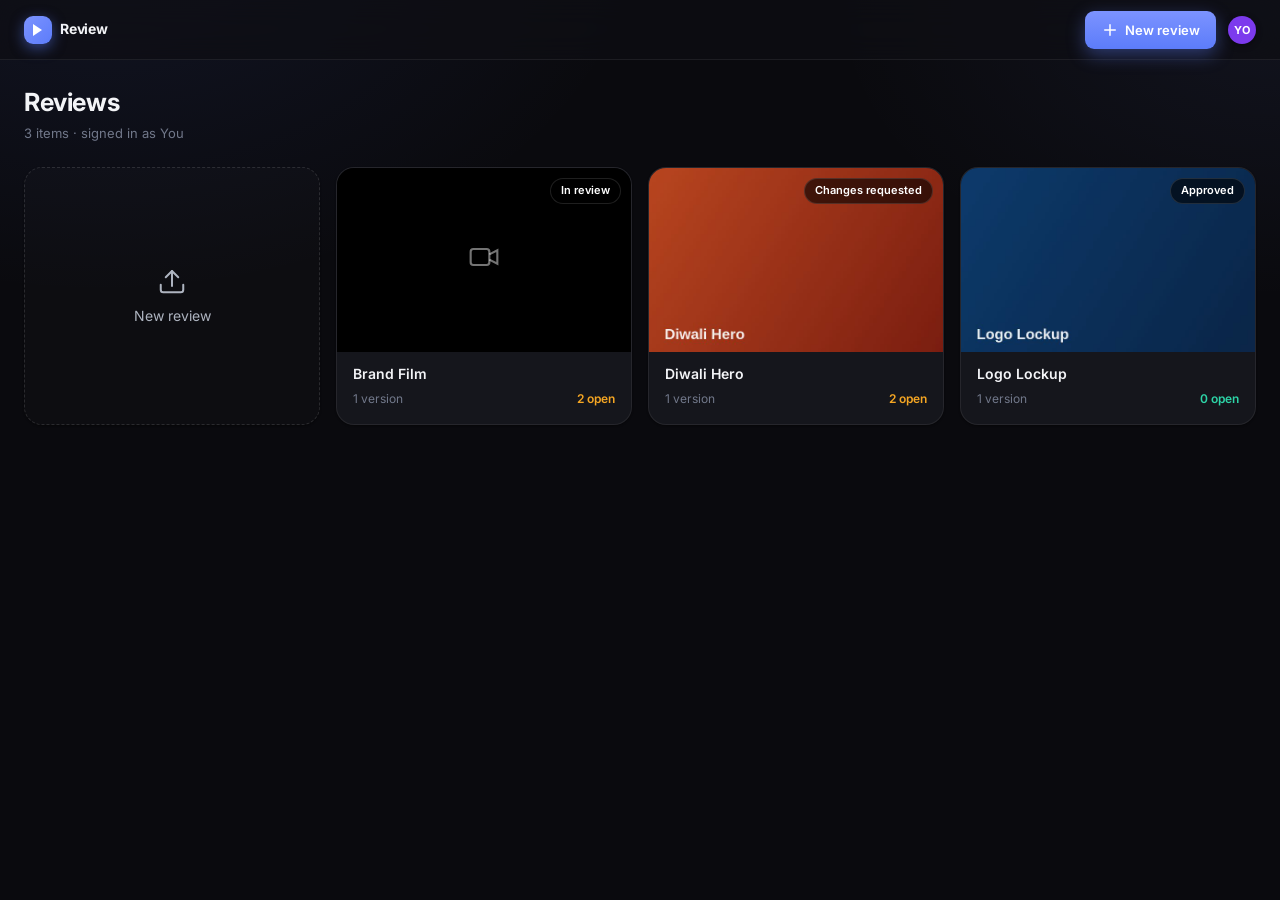
==== index.html @ 48eca4a6 "Add files via upload" ====
<!DOCTYPE html>
<html lang="en">
<head>
<meta charset="UTF-8" />
<meta name="viewport" content="width=device-width, initial-scale=1.0" />
<title>Review — collect feedback on every frame</title>
<link rel="preconnect" href="https://fonts.googleapis.com" />
<link rel="preconnect" href="https://fonts.gstatic.com" crossorigin />
<link href="https://fonts.googleapis.com/css2?family=Inter:wght@400;500;600;700&display=swap" rel="stylesheet" />
<link rel="stylesheet" href="app.css" />
</head>
<body>

<header class="topbar">
  <div class="tb-left">
    <button id="backBtn" class="icon-btn" hidden aria-label="Back"></button>
    <div class="brand"><span class="brand-mark" aria-hidden="true"></span><span class="brand-name">Review</span></div>
    <span id="crumb" class="crumb"></span>
  </div>
  <div class="tb-right">
    <div id="presence" class="presence" hidden></div>
    <div id="reviewActions" class="review-actions" hidden>
      <span id="statusBadge" class="status-badge"></span>
      <button id="shareBtn" class="btn btn-ghost"></button>
      <button id="requestBtn" class="btn btn-soft"></button>
      <button id="approveBtn" class="btn btn-primary"></button>
    </div>
    <button id="newBtn" class="btn btn-primary"></button>
    <div class="user-wrap">
      <button id="userBtn" class="avatar-btn" aria-haspopup="true"></button>
      <div id="userMenu" class="menu" hidden></div>
    </div>
  </div>
</header>

<!-- ============ Library ============ -->
<main id="libraryView" class="view">
  <div class="lib-head">
    <div><h1>Reviews</h1><p id="libSub" class="muted"></p></div>
  </div>
  <div id="libGrid" class="lib-grid"></div>
  <div id="libEmpty" class="empty" hidden></div>
</main>

<!-- ============ Review ============ -->
<main id="reviewView" class="view review" hidden>
  <div class="rv-grid">
    <section class="stage-col">
      <div class="version-bar">
        <div id="versionTabs" class="version-tabs"></div>
        <div class="vbar-right">
          <button id="compareBtn" class="chip-btn" hidden></button>
          <label class="chip-btn" id="addVersionLabel"><input id="addVersionInput" type="file" accept="image/*,video/*" hidden /><span></span></label>
        </div>
      </div>

      <div id="stageRow" class="stage-row">
        <div class="stage-cell">
          <div id="stage" class="stage"></div>
        </div>
        <div class="stage-cell" id="stage2Cell" hidden>
          <div id="stage2" class="stage"></div>
          <div class="stage2-label" id="stage2Label"></div>
        </div>
      </div>

      <div id="controls" class="controls" hidden>
        <button id="playBtn" class="ctl" aria-label="Play / pause"></button>
        <span id="timecode" class="timecode">00:00:00:00</span>
        <div id="timeline" class="timeline" role="slider" tabindex="0" aria-label="Timeline" aria-valuemin="0">
          <div id="timeProgress" class="time-progress"></div>
          <div id="markers" class="markers"></div>
          <div id="playhead" class="playhead"></div>
          <div id="timeHover" class="time-hover" hidden></div>
        </div>
        <button id="frameBack" class="ctl" aria-label="Previous frame" title="Previous frame (,)"></button>
        <button id="frameFwd" class="ctl" aria-label="Next frame" title="Next frame (.)"></button>
        <button id="speedBtn" class="ctl ctl-text" aria-label="Playback speed">1×</button>
        <button id="muteBtn" class="ctl" aria-label="Mute"></button>
        <input id="volume" class="volume" type="range" min="0" max="1" step="0.05" value="1" aria-label="Volume" />
        <button id="loopBtn" class="ctl" aria-label="Loop" title="Loop"></button>
        <button id="fsBtn" class="ctl" aria-label="Fullscreen"></button>
      </div>
    </section>

    <aside class="comments-col">
      <div class="comments-head">
        <div id="filters" class="filters" role="tablist"></div>
        <button id="exportBtn" class="icon-btn" aria-label="Export feedback" title="Export feedback"></button>
      </div>
      <div id="threadList" class="thread-list"></div>
      <div class="composer">
        <div class="composer-tools">
          <span id="pinChip" class="pin-chip" hidden></span>
          <button id="pinToggle" class="tool-btn" title="Pin a spot on the frame"></button>
          <button id="drawToggle" class="tool-btn" title="Draw on the frame"></button>
          <button id="rangeToggle" class="tool-btn" title="Mark an in → out range"></button>
        </div>
        <div class="composer-box">
          <textarea id="commentInput" rows="2" placeholder="Leave a comment… @ to mention"></textarea>
          <div id="mentionMenu" class="mention-menu" hidden></div>
        </div>
        <div class="composer-foot">
          <span class="hint">⌘/Ctrl + Enter</span>
          <button id="postBtn" class="btn btn-primary btn-sm" disabled>Comment</button>
        </div>
      </div>
    </aside>
  </div>
</main>

<div id="modalRoot" class="modal-root" hidden>
  <div class="modal-scrim" data-close></div>
  <div id="modalCard" class="modal-card" role="dialog" aria-modal="true"></div>
</div>
<div id="toastHost" class="toast-host" aria-live="polite"></div>

<script src="app.js"></script>
</body>
</html>
---- app.css ----
/* ============================================================
   Review — premium dark theme (Frame.io-inspired)
   ============================================================ */
:root{
  --bg:#0A0A0E;
  --bg-2:#0F0F14;
  --panel:#15161C;
  --panel-2:#1B1C24;
  --panel-3:#23252F;
  --line:rgba(255,255,255,.07);
  --line-2:rgba(255,255,255,.12);
  --ink:#F3F4F7;
  --ink-2:#AEB4C0;
  --muted:#71788A;
  --accent:#5C7CFA;
  --accent-2:#7C93FF;
  --accent-ink:#0A0E1F;
  --accent-soft:rgba(92,124,250,.16);
  --ok:#2DD4A7; --ok-soft:rgba(45,212,167,.14);
  --warn:#F5A623; --warn-soft:rgba(245,166,35,.14);
  --danger:#FF5C5C; --danger-soft:rgba(255,92,92,.14);
  --stage:#000;

  --r-sm:9px; --r:13px; --r-lg:18px; --r-pill:999px;
  --s1:4px; --s2:8px; --s3:12px; --s4:16px; --s5:24px; --s6:32px;
  --shadow-sm:0 1px 2px rgba(0,0,0,.4);
  --shadow:0 8px 28px rgba(0,0,0,.45);
  --shadow-lg:0 24px 70px rgba(0,0,0,.6);
  --glow:0 0 0 1px rgba(92,124,250,.4),0 8px 24px rgba(92,124,250,.35);
  --font:'Inter',-apple-system,BlinkMacSystemFont,'Segoe UI',Roboto,sans-serif;
  --ease:cubic-bezier(.4,0,.2,1);
}
*{box-sizing:border-box;}
[hidden]{display:none !important;}
html,body{height:100%;}
body{margin:0;font-family:var(--font);font-size:14px;line-height:1.45;color:var(--ink);-webkit-font-smoothing:antialiased;
  background:
    radial-gradient(1000px 700px at 8% -10%, rgba(92,124,250,.10), transparent 55%),
    radial-gradient(900px 600px at 100% 0%, rgba(124,147,255,.07), transparent 50%),
    var(--bg);
  background-attachment:fixed;}
h1{font-size:25px;font-weight:700;letter-spacing:-.4px;margin:0;}
p{margin:0;} .muted{color:var(--muted);font-size:13px;}
button{font-family:inherit;}
:focus-visible{outline:2px solid var(--accent);outline-offset:2px;border-radius:6px;}
::selection{background:rgba(92,124,250,.32);}
::-webkit-scrollbar{width:10px;height:10px;} ::-webkit-scrollbar-thumb{background:var(--panel-3);border-radius:8px;border:2px solid transparent;background-clip:content-box;} ::-webkit-scrollbar-track{background:transparent;}

@keyframes fadeUp{from{opacity:0;transform:translateY(12px);}to{opacity:1;transform:none;}}
@keyframes pop{from{opacity:0;transform:scale(.92);}to{opacity:1;transform:none;}}
@keyframes pinDrop{0%{opacity:0;transform:translate(-50%,-130%) scale(.6);}60%{transform:translate(-50%,-95%) scale(1.08);}100%{opacity:1;transform:translate(-50%,-100%) scale(1);}}
@keyframes pulse{0%,100%{box-shadow:0 0 0 0 rgba(92,124,250,.5);}50%{box-shadow:0 0 0 10px rgba(92,124,250,0);}}
@keyframes shimmer{from{background-position:-400px 0;}to{background-position:400px 0;}}

/* buttons */
.btn{display:inline-flex;align-items:center;justify-content:center;gap:6px;height:38px;padding:0 16px;border-radius:var(--r-sm);
  border:1px solid var(--line);font-size:13px;font-weight:600;cursor:pointer;transition:.16s var(--ease);white-space:nowrap;
  background:var(--panel-2);color:var(--ink);}
.btn:hover{transform:translateY(-1px);border-color:var(--line-2);}
.btn:active{transform:translateY(0);}
.btn-sm{height:32px;padding:0 12px;}
.btn-primary{background:linear-gradient(180deg,var(--accent-2),var(--accent));color:#fff;border:none;box-shadow:0 6px 18px rgba(92,124,250,.4);}
.btn-primary:hover{box-shadow:0 10px 26px rgba(92,124,250,.55);filter:brightness(1.05);}
.btn-primary:disabled{opacity:.45;cursor:not-allowed;box-shadow:none;transform:none;}
.btn-ghost{background:rgba(255,255,255,.03);color:var(--ink-2);}
.btn-ghost:hover{background:rgba(255,255,255,.07);color:var(--ink);}
.btn-soft{background:var(--panel-2);color:var(--ink-2);}
.btn-soft:hover{background:var(--panel-3);color:var(--ink);}
.btn svg,.icon-btn svg,.ctl svg{width:18px;height:18px;display:block;}

.icon-btn{display:inline-flex;align-items:center;justify-content:center;width:38px;height:38px;border-radius:var(--r-sm);
  background:transparent;border:1px solid transparent;color:var(--ink-2);cursor:pointer;transition:.16s var(--ease);}
.icon-btn:hover{background:rgba(255,255,255,.06);color:var(--ink);}
.icon-btn:active{transform:scale(.93);}

.avatar{width:28px;height:28px;border-radius:50%;display:inline-flex;align-items:center;justify-content:center;font-size:11px;font-weight:700;color:#fff;flex:none;box-shadow:0 2px 6px rgba(0,0,0,.4);}
.avatar-sm{width:22px;height:22px;font-size:10px;}
.avatar-btn{padding:0;border:none;background:none;cursor:pointer;border-radius:50%;transition:.16s;}
.avatar-btn:hover{transform:scale(1.06);}

/* topbar */
.topbar{display:flex;align-items:center;justify-content:space-between;height:60px;padding:0 var(--s5);
  background:rgba(15,15,20,.72);backdrop-filter:blur(14px);border-bottom:1px solid var(--line);position:sticky;top:0;z-index:30;}
.tb-left,.tb-right{display:flex;align-items:center;gap:var(--s3);}
.brand{display:flex;align-items:center;gap:var(--s2);font-weight:700;letter-spacing:-.2px;}
.brand-mark{width:28px;height:28px;border-radius:9px;background:linear-gradient(135deg,var(--accent-2),var(--accent));position:relative;box-shadow:0 4px 14px rgba(92,124,250,.5);}
.brand-mark::after{content:"";position:absolute;left:9px;top:8px;width:0;height:0;border-left:9px solid #fff;border-top:6px solid transparent;border-bottom:6px solid transparent;}
.crumb{color:var(--ink-2);font-size:14px;font-weight:500;padding-left:var(--s3);border-left:1px solid var(--line);}
.review-actions{display:flex;align-items:center;gap:var(--s2);}
.presence{display:flex;align-items:center;}
.presence .avatar{margin-left:-7px;box-shadow:0 0 0 2px var(--bg-2);}
.presence .avatar:first-child{margin-left:0;}

.status-badge{display:inline-flex;align-items:center;gap:6px;height:30px;padding:0 13px;border-radius:var(--r-pill);font-size:12px;font-weight:600;border:1px solid transparent;}
.status-badge .dot{width:7px;height:7px;border-radius:50%;box-shadow:0 0 8px currentColor;}
.st-review{background:var(--accent-soft);color:var(--accent-2);border-color:rgba(92,124,250,.3);}
.st-changes{background:var(--warn-soft);color:var(--warn);border-color:rgba(245,166,35,.3);}
.st-approved{background:var(--ok-soft);color:var(--ok);border-color:rgba(45,212,167,.3);}

.user-wrap{position:relative;}
.menu{position:absolute;right:0;top:calc(100% + 8px);background:var(--panel);border:1px solid var(--line-2);border-radius:var(--r);box-shadow:var(--shadow-lg);width:230px;overflow:hidden;z-index:40;animation:pop .15s var(--ease);}
.menu-head{padding:10px 14px;font-size:11px;text-transform:uppercase;letter-spacing:.5px;color:var(--muted);border-bottom:1px solid var(--line);}
.menu-row{display:flex;align-items:center;gap:8px;padding:9px 14px;cursor:pointer;font-size:13px;transition:.12s;}
.menu-row:hover{background:var(--panel-2);}
.menu-row.active{color:var(--accent-2);font-weight:600;}

/* views */
.view{max-width:1340px;margin:0 auto;padding:var(--s5);}
.lib-head{margin-bottom:var(--s5);animation:fadeUp .35s var(--ease) both;}
.lib-head .muted{margin-top:4px;}

/* library */
.lib-grid{display:grid;grid-template-columns:repeat(auto-fill,minmax(272px,1fr));gap:var(--s4);}
.lib-card{background:var(--panel);border:1px solid var(--line);border-radius:var(--r-lg);overflow:hidden;cursor:pointer;
  transition:transform .18s var(--ease),box-shadow .18s var(--ease),border-color .18s;box-shadow:var(--shadow-sm);animation:fadeUp .4s var(--ease) both;}
.lib-card:hover{transform:translateY(-4px);box-shadow:var(--shadow);border-color:var(--line-2);}
.lib-card:nth-child(1){animation-delay:.02s}.lib-card:nth-child(2){animation-delay:.06s}.lib-card:nth-child(3){animation-delay:.10s}.lib-card:nth-child(4){animation-delay:.14s}.lib-card:nth-child(5){animation-delay:.18s}.lib-card:nth-child(6){animation-delay:.22s}.lib-card:nth-child(7){animation-delay:.26s}.lib-card:nth-child(8){animation-delay:.30s}
.lib-card.new{border-style:dashed;border-color:var(--line-2);display:flex;align-items:center;justify-content:center;min-height:240px;color:var(--ink-2);flex-direction:column;gap:10px;background:rgba(255,255,255,.015);}
.lib-card.new:hover{border-color:var(--accent);color:var(--accent-2);background:var(--accent-soft);}
.lib-card.new svg{width:30px;height:30px;}
.lc-media{aspect-ratio:16/10;background:var(--stage);position:relative;display:flex;align-items:center;justify-content:center;overflow:hidden;}
.lc-media img{width:100%;height:100%;object-fit:cover;transition:transform .4s var(--ease);}
.lib-card:hover .lc-media img{transform:scale(1.05);}
.lc-media .ph{color:rgba(255,255,255,.45);} .lc-media .ph svg{width:32px;height:32px;}
.lc-badge{position:absolute;top:10px;right:10px;background:rgba(0,0,0,.6);color:#fff;border-radius:var(--r-pill);font-size:11px;font-weight:600;padding:4px 10px;backdrop-filter:blur(6px);border:1px solid rgba(255,255,255,.12);}
.lc-play{position:absolute;left:50%;top:50%;transform:translate(-50%,-50%);width:46px;height:46px;border-radius:50%;background:rgba(0,0,0,.4);display:flex;align-items:center;justify-content:center;color:#fff;border:1px solid rgba(255,255,255,.35);backdrop-filter:blur(4px);transition:.2s;}
.lib-card:hover .lc-play{transform:translate(-50%,-50%) scale(1.1);background:var(--accent);border-color:transparent;}
.lc-play svg{width:18px;height:18px;}
.lc-body{padding:var(--s3) var(--s4) var(--s4);}
.lc-title{font-weight:600;margin-bottom:6px;}
.lc-meta{display:flex;align-items:center;gap:8px;font-size:12px;color:var(--muted);}
.lc-open{margin-left:auto;color:var(--warn);font-weight:600;} .lc-open.zero{color:var(--ok);}

.empty{text-align:center;padding:80px var(--s5);color:var(--muted);}
.empty h3{color:var(--ink);font-size:18px;margin-bottom:8px;}

/* review */
.review{max-width:1500px;}
.rv-grid{display:grid;grid-template-columns:1fr 384px;gap:var(--s5);align-items:start;}
.stage-col{min-width:0;animation:fadeUp .35s var(--ease) both;}
.comments-col{animation:fadeUp .4s var(--ease) both;animation-delay:.06s;}
.version-bar{display:flex;align-items:center;justify-content:space-between;gap:var(--s3);margin-bottom:var(--s3);}
.version-tabs{display:flex;gap:6px;flex-wrap:wrap;}
.vtab{height:32px;padding:0 14px;border-radius:var(--r-pill);border:1px solid var(--line);background:var(--panel);color:var(--ink-2);font-size:12px;font-weight:600;cursor:pointer;display:flex;align-items:center;gap:6px;transition:.15s;}
.vtab:hover{border-color:var(--line-2);color:var(--ink);}
.vtab.active{background:var(--accent);border-color:transparent;color:#fff;box-shadow:0 4px 14px rgba(92,124,250,.4);}
.vtab .vdot{width:6px;height:6px;border-radius:50%;background:var(--warn);box-shadow:0 0 6px var(--warn);}
.vtab.active .vdot{background:#fff;box-shadow:none;}
.vbar-right{display:flex;gap:var(--s2);}
.chip-btn{height:32px;padding:0 12px;border-radius:var(--r-sm);border:1px solid var(--line);background:var(--panel);color:var(--ink-2);font-size:12px;font-weight:600;cursor:pointer;display:inline-flex;align-items:center;gap:6px;transition:.15s;}
.chip-btn:hover{background:var(--panel-2);color:var(--ink);border-color:var(--line-2);}
.chip-btn.active{background:var(--accent-soft);border-color:var(--accent);color:var(--accent-2);}
.chip-btn svg{width:15px;height:15px;}

.stage-row{display:flex;gap:var(--s3);}
.stage-cell{flex:1;min-width:0;position:relative;}
.stage2-label{position:absolute;top:10px;left:10px;background:rgba(0,0,0,.6);color:#fff;font-size:11px;font-weight:600;padding:4px 10px;border-radius:var(--r-pill);backdrop-filter:blur(6px);}
.stage{position:relative;background:var(--stage);border-radius:var(--r);overflow:hidden;display:flex;align-items:center;justify-content:center;aspect-ratio:16/9;border:1px solid var(--line);box-shadow:var(--shadow);}
.stage::after{content:"";position:absolute;left:0;right:0;bottom:0;height:42%;background:linear-gradient(transparent,rgba(0,0,0,.5));opacity:0;transition:.25s;pointer-events:none;}
.stage.has-video:not(.playing)::after{opacity:1;}
.stage.is-canvas{cursor:crosshair;}
.stage img,.stage video{max-width:100%;max-height:72vh;display:block;}
.stage-empty{text-align:center;color:rgba(255,255,255,.55);padding:var(--s5);}
.stage-empty .up{width:42px;height:42px;margin:0 auto 12px;opacity:.7;}
.stage-empty .btn{margin-top:16px;}
.upload-row{display:flex;gap:8px;justify-content:center;margin-top:16px;flex-wrap:wrap;}
.drawCanvas{position:absolute;inset:0;width:100%;height:100%;z-index:2;}
.center-play{position:absolute;left:50%;top:50%;transform:translate(-50%,-50%);width:72px;height:72px;border-radius:50%;z-index:3;
  background:rgba(92,124,250,.92);border:none;color:#fff;display:flex;align-items:center;justify-content:center;cursor:pointer;
  box-shadow:0 10px 30px rgba(0,0,0,.5);animation:pop .2s var(--ease);transition:.18s;}
.center-play svg{width:30px;height:30px;margin-left:3px;}
.center-play:hover{transform:translate(-50%,-50%) scale(1.08);background:var(--accent);}
.stage.playing .center-play{display:none;}
.point-pin{position:absolute;transform:translate(-50%,-100%);width:26px;height:26px;border-radius:50% 50% 50% 3px;
  background:var(--accent);color:#fff;display:flex;align-items:center;justify-content:center;font-size:11px;font-weight:700;cursor:pointer;
  box-shadow:0 3px 10px rgba(0,0,0,.5);z-index:4;animation:pinDrop .28s var(--ease) both;transition:transform .14s;}
.point-pin:hover{transform:translate(-50%,-100%) scale(1.14);}
.point-pin.resolved{background:var(--ok);}
.point-pin.pending{background:#fff;color:var(--accent);box-shadow:0 0 0 3px var(--accent-soft),0 3px 10px rgba(0,0,0,.5);}
.stage.has-video video{cursor:pointer;}
.stage.tool-active{cursor:crosshair;}
.stage.tool-active .center-play{display:none;}
.stage.tool-active .point-pin{pointer-events:none;}

/* controls */
.controls{display:flex;align-items:center;gap:var(--s3);margin-top:var(--s3);background:var(--panel);border:1px solid var(--line);border-radius:var(--r);padding:9px 14px;box-shadow:var(--shadow-sm);}
.ctl{width:34px;height:34px;border-radius:var(--r-sm);border:none;background:transparent;color:var(--ink-2);cursor:pointer;display:flex;align-items:center;justify-content:center;transition:.14s;}
.ctl:hover{background:rgba(255,255,255,.07);color:var(--ink);}
.ctl:active{transform:scale(.92);}
.ctl.active{color:var(--accent-2);background:var(--accent-soft);}
.ctl-text{width:auto;padding:0 10px;font-size:12px;font-weight:700;}
.timecode{font-variant-numeric:tabular-nums;font-size:12px;color:var(--ink-2);min-width:96px;font-weight:600;letter-spacing:.3px;}
.timeline{position:relative;flex:1;height:6px;background:rgba(255,255,255,.10);border-radius:var(--r-pill);cursor:pointer;margin:0 4px;transition:height .15s;}
.timeline:hover{height:9px;}
.time-progress{position:absolute;left:0;top:0;bottom:0;background:linear-gradient(90deg,var(--accent),var(--accent-2));border-radius:var(--r-pill);width:0;}
.playhead{position:absolute;top:50%;width:14px;height:14px;border-radius:50%;background:#fff;transform:translate(-50%,-50%);left:0;box-shadow:0 0 0 4px rgba(92,124,250,.4),0 2px 6px rgba(0,0,0,.5);}
.markers{position:absolute;inset:0;}
.marker{position:absolute;top:50%;transform:translate(-50%,-50%);width:13px;height:13px;border-radius:50%;background:var(--accent-2);border:2px solid var(--panel);cursor:pointer;box-shadow:0 0 8px rgba(92,124,250,.6);transition:transform .14s;}
.marker:hover{transform:translate(-50%,-50%) scale(1.3);}
.marker.resolved{background:var(--ok);box-shadow:0 0 8px rgba(45,212,167,.5);}
.marker::after{content:"";position:absolute;inset:-12px;}
.marker .tip{position:absolute;bottom:22px;left:50%;transform:translateX(-50%);white-space:nowrap;background:var(--panel-3);color:#fff;font-size:11px;padding:4px 8px;border-radius:7px;display:none;max-width:220px;overflow:hidden;text-overflow:ellipsis;box-shadow:var(--shadow);border:1px solid var(--line-2);}
.marker:hover .tip{display:block;}
.time-hover{position:absolute;bottom:20px;transform:translateX(-50%);background:var(--panel-3);color:#fff;font-size:11px;font-weight:600;padding:3px 7px;border-radius:6px;pointer-events:none;border:1px solid var(--line-2);font-variant-numeric:tabular-nums;}
.volume{-webkit-appearance:none;appearance:none;width:70px;height:5px;border-radius:var(--r-pill);background:rgba(255,255,255,.14);cursor:pointer;}
.volume::-webkit-slider-thumb{-webkit-appearance:none;width:13px;height:13px;border-radius:50%;background:var(--ink);box-shadow:0 0 0 3px rgba(92,124,250,.3);}
.volume::-moz-range-thumb{width:13px;height:13px;border:none;border-radius:50%;background:var(--ink);}

/* comments */
.comments-col{background:var(--panel);border:1px solid var(--line);border-radius:var(--r-lg);display:flex;flex-direction:column;max-height:calc(100vh - 132px);position:sticky;top:84px;box-shadow:var(--shadow);}
.comments-head{display:flex;align-items:center;gap:var(--s2);padding:12px;border-bottom:1px solid var(--line);}
.filters{display:flex;gap:3px;background:var(--bg-2);border-radius:var(--r-sm);padding:3px;flex:1;border:1px solid var(--line);}
.filter{flex:1;height:28px;border:none;background:none;border-radius:6px;font-size:12px;font-weight:600;color:var(--ink-2);cursor:pointer;display:flex;align-items:center;justify-content:center;gap:5px;transition:.14s;}
.filter:hover{color:var(--ink);}
.filter.active{background:var(--panel-3);color:var(--ink);box-shadow:var(--shadow-sm);}
.filter .cnt{font-size:10px;background:rgba(255,255,255,.1);border-radius:var(--r-pill);padding:0 5px;min-width:16px;}
.filter.active .cnt{background:var(--accent);color:#fff;}

.thread-list{flex:1;overflow:auto;padding:12px;display:flex;flex-direction:column;gap:10px;}
.thread-empty{text-align:center;color:var(--muted);font-size:13px;padding:44px 16px;line-height:1.7;}
.note{border:1px solid var(--line);border-radius:var(--r);padding:12px;transition:.16s var(--ease);background:var(--panel-2);animation:fadeUp .22s var(--ease) both;}
.note:hover{border-color:var(--line-2);background:var(--panel-3);}
.note.active{border-color:var(--accent);box-shadow:var(--glow);}
.note.resolved{opacity:.55;}
.note-top{display:flex;align-items:center;gap:8px;margin-bottom:6px;}
.note-author{font-weight:600;font-size:13px;}
.note-chip{display:inline-flex;align-items:center;gap:4px;background:var(--accent-soft);color:var(--accent-2);border-radius:var(--r-pill);padding:2px 9px;font-size:11px;font-weight:700;cursor:pointer;font-variant-numeric:tabular-nums;transition:.13s;}
.note-chip:hover{background:var(--accent);color:#fff;}
.note-chip svg{width:10px;height:10px;}
.note-chip.point{background:rgba(255,255,255,.07);color:var(--ink-2);}
.note-when{margin-left:auto;font-size:11px;color:var(--muted);}
.note-body{font-size:13px;line-height:1.55;white-space:pre-wrap;word-break:break-word;color:var(--ink);}
.note-body .mention{color:var(--accent-2);font-weight:600;}
.note-thumb{margin-top:8px;border-radius:8px;overflow:hidden;border:1px solid var(--line);max-height:120px;background:#000;}
.note-thumb svg{display:block;width:100%;}
.note-foot{display:flex;align-items:center;gap:10px;margin-top:10px;}
.react-row{display:flex;gap:4px;flex-wrap:wrap;}
.react{border:1px solid var(--line);background:var(--panel);border-radius:var(--r-pill);height:24px;padding:0 8px;font-size:12px;cursor:pointer;display:inline-flex;align-items:center;gap:3px;transition:.13s;color:var(--ink);}
.react:hover{background:var(--panel-3);border-color:var(--line-2);}
.react.on{background:var(--accent-soft);border-color:var(--accent);color:var(--accent-2);}
.react .rc{font-weight:700;}
.add-react{color:var(--muted);}
.note-foot .spacer{flex:1;}
.note-foot button.txt{background:none;border:none;color:var(--ink-2);font-size:12px;font-weight:600;cursor:pointer;display:inline-flex;align-items:center;gap:4px;transition:.13s;}
.note-foot button.txt:hover{color:var(--ink);}
.note-foot .resolve.done{color:var(--ok);}
.note-foot button.txt svg{width:13px;height:13px;}
.replies{margin-top:8px;padding-left:10px;border-left:2px solid var(--line-2);display:flex;flex-direction:column;gap:6px;}
.reply{font-size:12px;color:var(--ink-2);} .reply b{font-weight:600;color:var(--ink);}
.reply-box{display:flex;gap:6px;margin-top:6px;}
.reply-box input{flex:1;border:1px solid var(--line);border-radius:6px;padding:6px 8px;font-size:12px;font-family:inherit;background:var(--bg-2);color:var(--ink);}
.reply-box input:focus{outline:none;border-color:var(--accent);}

/* composer */
.composer{border-top:1px solid var(--line);padding:12px;position:relative;}
.composer-tools{display:flex;align-items:center;gap:6px;margin-bottom:8px;min-height:24px;flex-wrap:wrap;}
.pin-chip{display:inline-flex;align-items:center;gap:6px;font-size:11px;font-weight:600;color:var(--accent-2);background:var(--accent-soft);border-radius:var(--r-pill);padding:4px 11px;animation:pop .15s var(--ease);}
.pin-chip button{background:none;border:none;color:var(--ink-2);text-decoration:underline;cursor:pointer;font-size:11px;}
.tool-btn{height:26px;padding:0 9px;border-radius:var(--r-sm);border:1px solid var(--line);background:var(--panel-2);color:var(--ink-2);font-size:12px;font-weight:600;cursor:pointer;display:inline-flex;align-items:center;gap:5px;transition:.13s;}
.tool-btn:hover{background:var(--panel-3);color:var(--ink);}
.tool-btn.on{background:var(--accent-soft);border-color:var(--accent);color:var(--accent-2);}
.tool-btn svg{width:14px;height:14px;}
.composer-box{position:relative;}
.composer textarea{width:100%;resize:vertical;border:1px solid var(--line);border-radius:var(--r-sm);padding:10px 12px;font-family:inherit;font-size:13px;min-height:54px;outline:none;color:var(--ink);background:var(--bg-2);transition:.15s;}
.composer textarea:focus{border-color:var(--accent);box-shadow:0 0 0 3px var(--accent-soft);}
.composer textarea::placeholder{color:var(--muted);}
.composer-foot{display:flex;align-items:center;justify-content:space-between;margin-top:8px;}
.hint{font-size:11px;color:var(--muted);}
.mention-menu{position:absolute;left:0;right:0;bottom:calc(100% + 4px);background:var(--panel-2);border:1px solid var(--line-2);border-radius:var(--r-sm);box-shadow:var(--shadow-lg);overflow:hidden;z-index:5;max-height:200px;overflow-y:auto;animation:pop .14s var(--ease);}
.mention-opt{display:flex;align-items:center;gap:8px;padding:8px 12px;cursor:pointer;font-size:13px;}
.mention-opt:hover,.mention-opt.active{background:var(--accent-soft);}

/* modal + toast */
.modal-root{position:fixed;inset:0;z-index:60;display:flex;align-items:center;justify-content:center;padding:16px;}
.modal-scrim{position:absolute;inset:0;background:rgba(0,0,0,.6);backdrop-filter:blur(4px);}
.modal-card{position:relative;background:var(--panel);border:1px solid var(--line-2);border-radius:var(--r-lg);width:480px;max-width:100%;box-shadow:var(--shadow-lg);overflow:hidden;animation:pop .18s var(--ease);}
.modal-head{padding:18px 20px;border-bottom:1px solid var(--line);display:flex;justify-content:space-between;align-items:center;font-weight:700;font-size:16px;}
.modal-body{padding:20px;font-size:14px;color:var(--ink-2);line-height:1.6;}
.modal-body .field{margin-bottom:14px;}
.modal-body label{display:block;font-size:12px;font-weight:600;color:var(--ink-2);margin-bottom:5px;}
.modal-body input{width:100%;height:38px;border:1px solid var(--line);border-radius:var(--r-sm);padding:0 12px;font-size:14px;font-family:inherit;background:var(--bg-2);color:var(--ink);}
.modal-body input:focus{outline:none;border-color:var(--accent);}
.share-link{display:flex;gap:8px;} .share-link input{flex:1;}
.modal-foot{padding:16px 20px;border-top:1px solid var(--line);display:flex;justify-content:flex-end;gap:8px;}

.toast-host{position:fixed;bottom:24px;left:50%;transform:translateX(-50%);z-index:80;display:flex;flex-direction:column;gap:8px;align-items:center;}
.toast{display:flex;align-items:center;gap:8px;background:var(--panel-3);color:#fff;border:1px solid var(--line-2);border-radius:var(--r);padding:11px 16px;font-size:13px;box-shadow:var(--shadow-lg);animation:fadeUp .22s var(--ease);}
.toast svg{width:15px;height:15px;color:var(--accent-2);}

@media (max-width:900px){
  .rv-grid{grid-template-columns:1fr;}
  .comments-col{position:static;max-height:none;}
  .stage-row{flex-direction:column;}
}
.fps-row{display:flex;gap:8px;}
.fps-btn{flex:1;height:36px;border:1px solid var(--line);background:var(--panel-2);color:var(--ink-2);border-radius:8px;font-weight:600;font-size:13px;cursor:pointer;font-family:inherit;transition:.13s;}
.fps-btn:hover{color:var(--ink);}
.fps-btn.on{background:var(--accent-soft);border-color:var(--accent);color:var(--accent-2);}
.exp-list{display:flex;flex-direction:column;gap:8px;margin-top:16px;}
.exp-opt{display:flex;align-items:center;justify-content:space-between;gap:12px;padding:12px 14px;border:1px solid var(--line);background:var(--panel-2);border-radius:10px;cursor:pointer;text-align:left;color:var(--ink);font-family:inherit;transition:.13s;}
.exp-opt:hover{border-color:var(--accent);background:var(--panel-3);}
.exp-opt .eo-t{font-weight:600;font-size:14px;}
.exp-opt .eo-h{font-size:12px;color:var(--muted);margin-top:2px;}
.exp-opt>span{color:var(--accent-2);font-weight:700;font-size:16px;}

@media (prefers-reduced-motion:reduce){*{animation-duration:.001ms !important;transition-duration:.001ms !important;}}
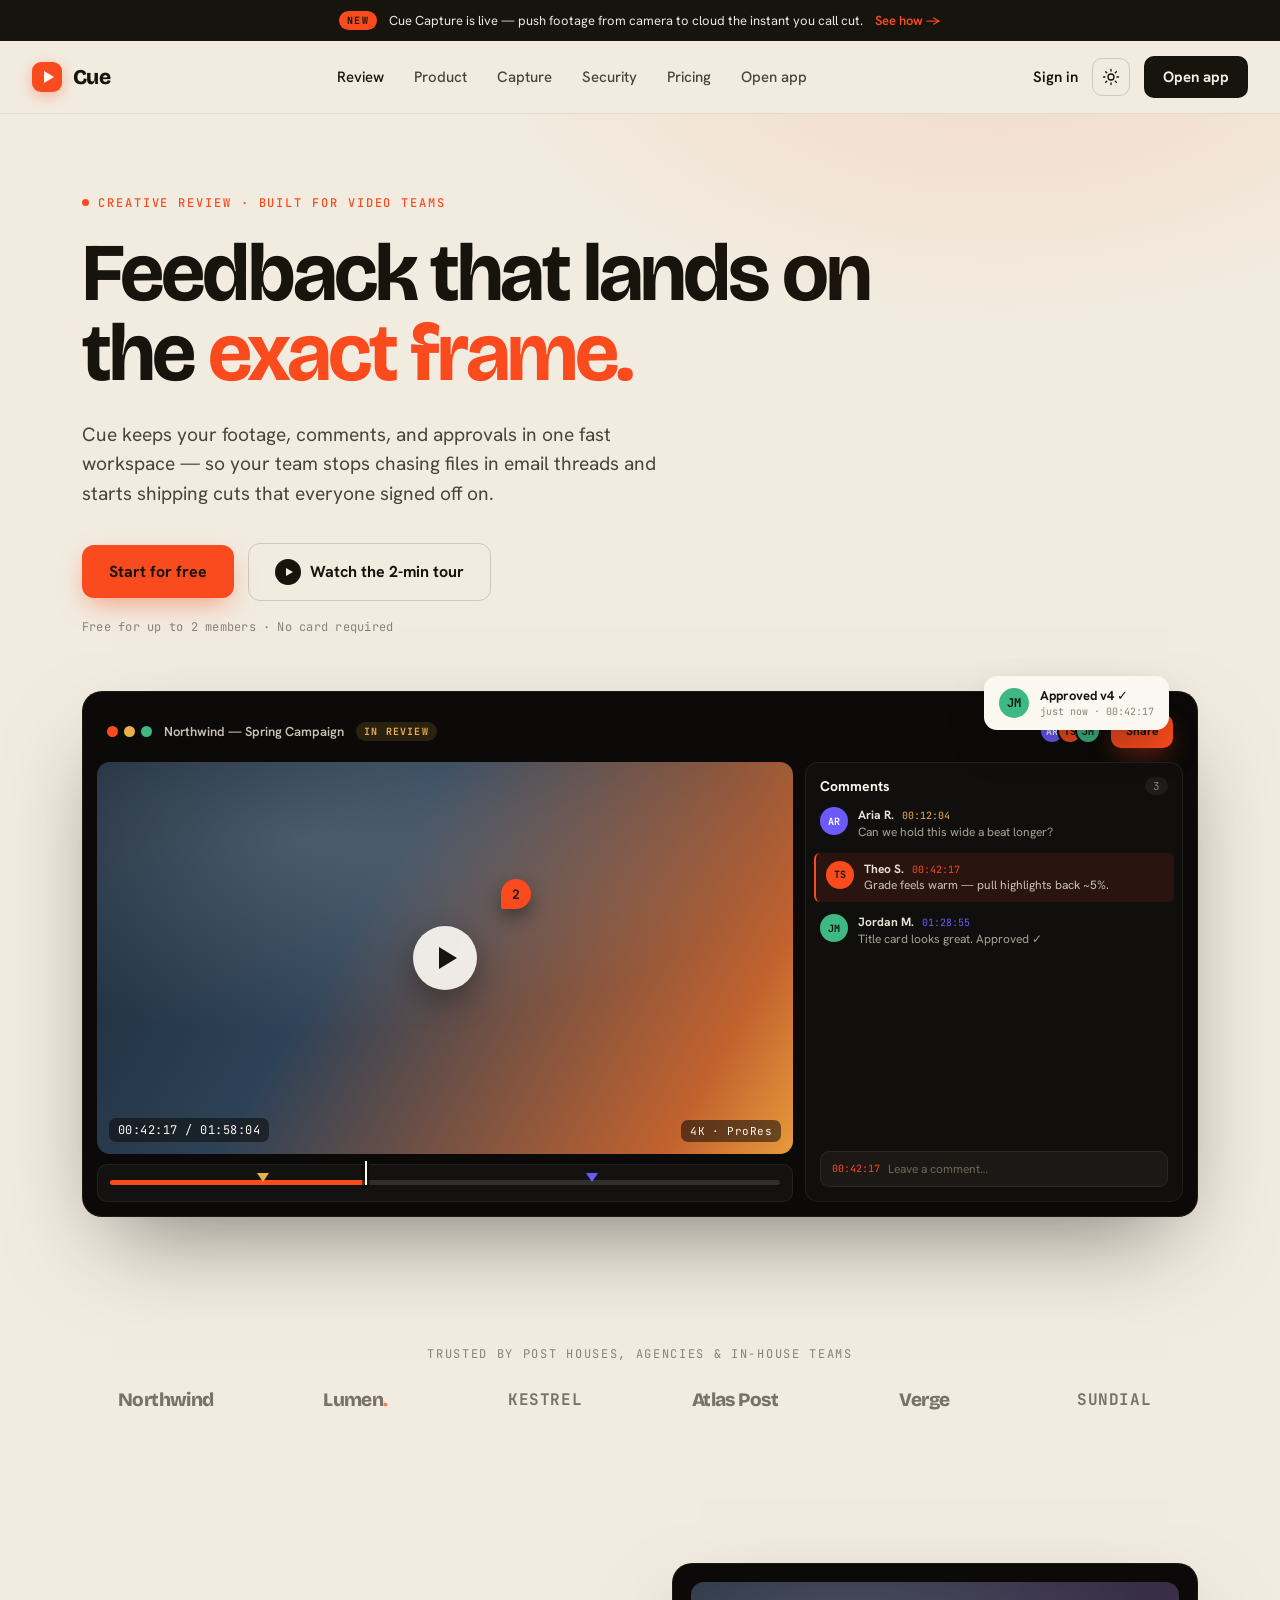
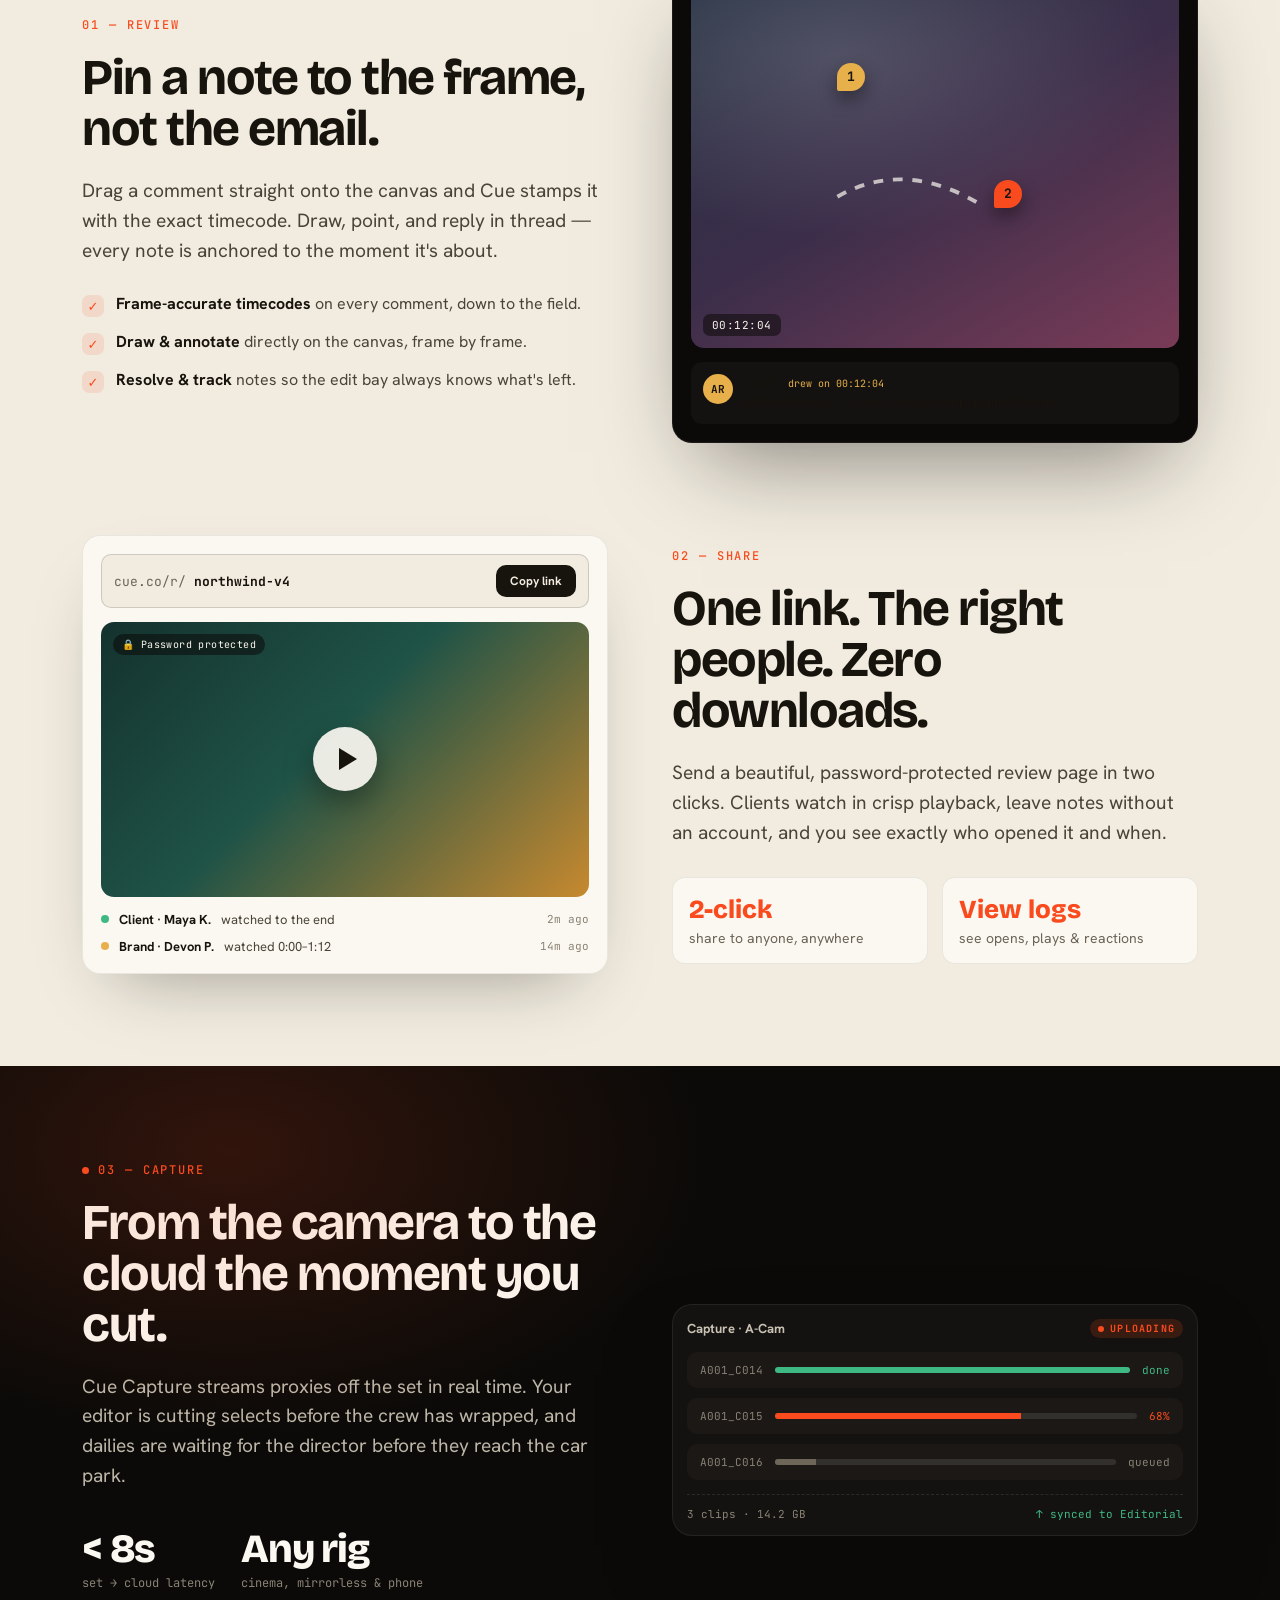
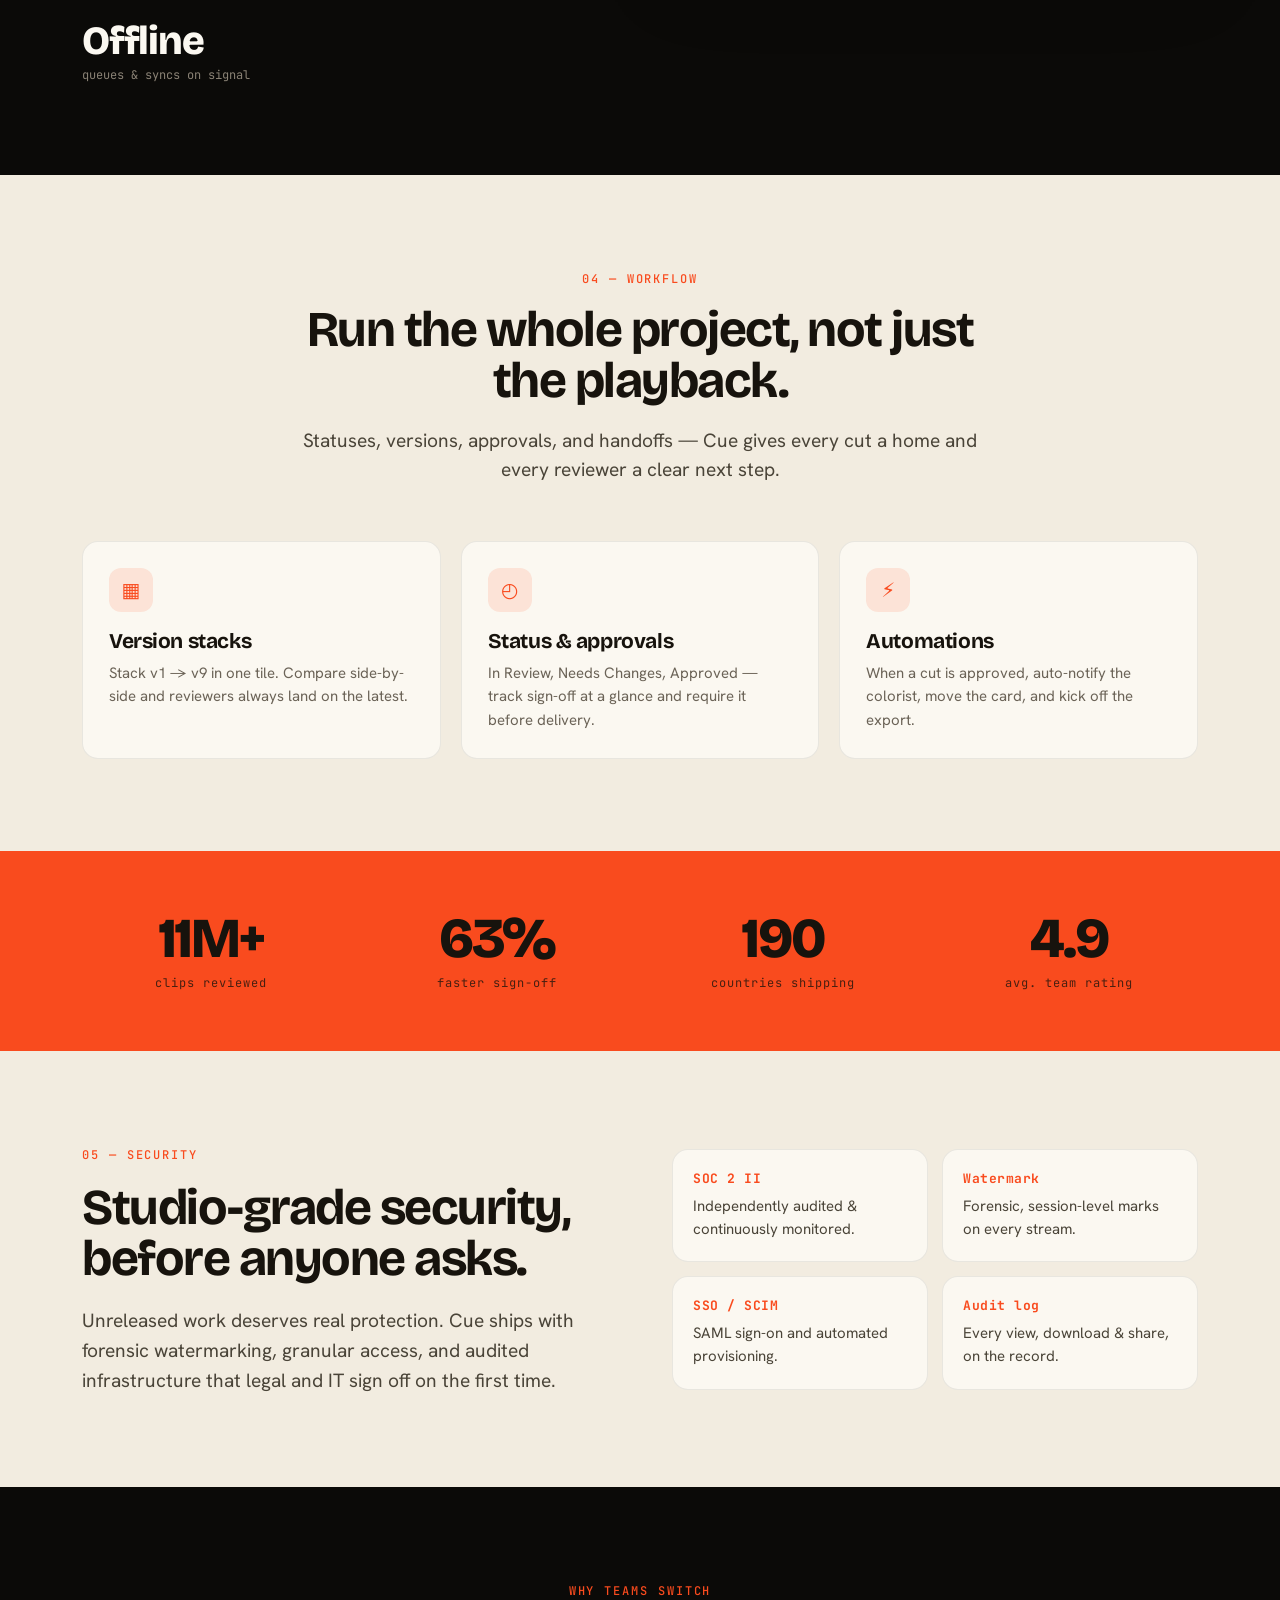
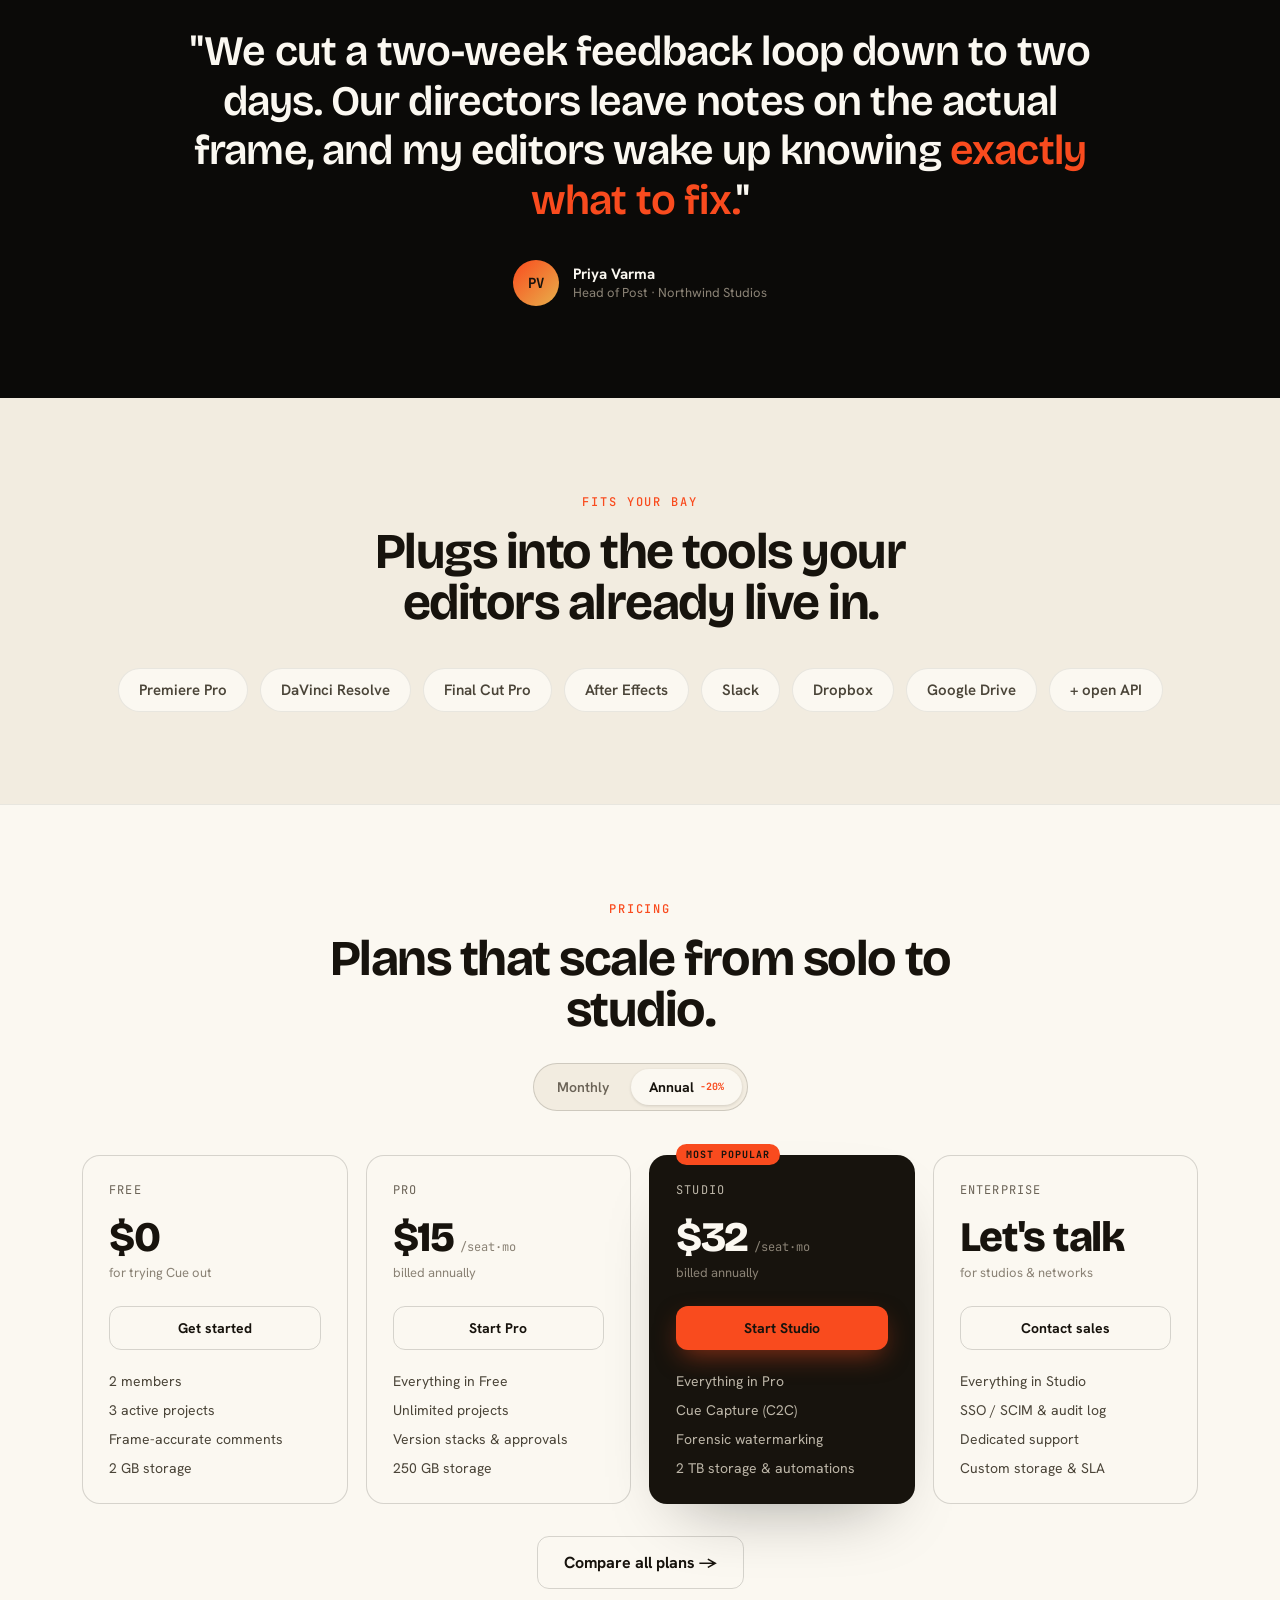
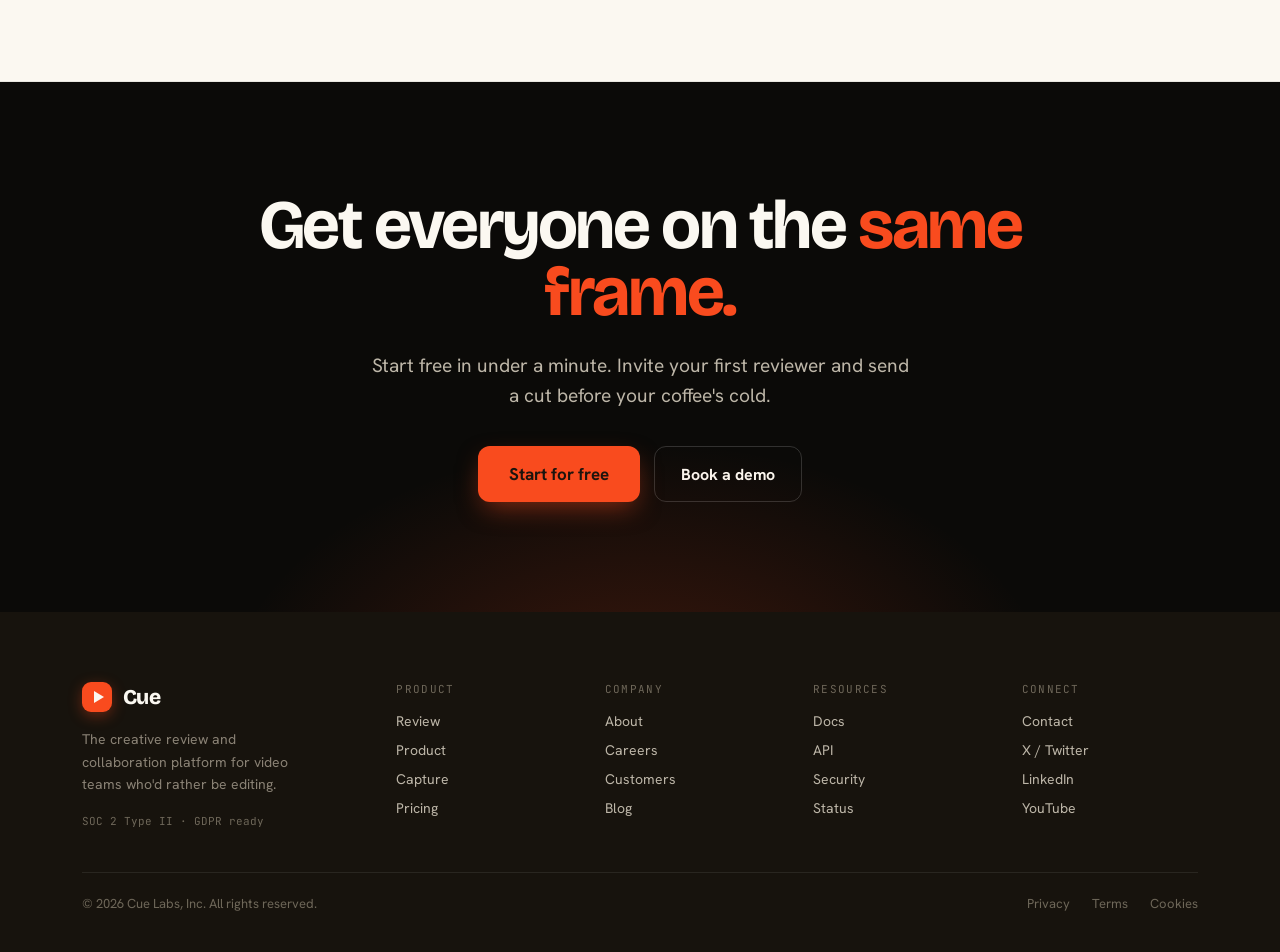
==== commit 1ad4e581: "Add files via upload" ====
--- a/index.html
+++ b/index.html
@@ -1,120 +1,297 @@
 <!DOCTYPE html>
-<html lang="en">
+<html lang="en" data-theme="light">
 <head>
-<meta charset="UTF-8" />
-<meta name="viewport" content="width=device-width, initial-scale=1.0" />
-<title>Review — collect feedback on every frame</title>
+<meta charset="utf-8" />
+<meta name="viewport" content="width=device-width, initial-scale=1" />
+<title>Cue — Feedback that lands on the exact frame</title>
 <link rel="preconnect" href="https://fonts.googleapis.com" />
 <link rel="preconnect" href="https://fonts.gstatic.com" crossorigin />
-<link href="https://fonts.googleapis.com/css2?family=Inter:wght@400;500;600;700&display=swap" rel="stylesheet" />
-<link rel="stylesheet" href="app.css" />
+<link href="https://fonts.googleapis.com/css2?family=Bricolage+Grotesque:opsz,wght@12..96,500;12..96,600;12..96,700;12..96,800&family=Hanken+Grotesk:wght@400;500;600;700&family=JetBrains+Mono:wght@400;500;700&display=swap" rel="stylesheet" />
+<link rel="stylesheet" href="cue.css" />
 </head>
 <body>
 
-<header class="topbar">
-  <div class="tb-left">
-    <button id="backBtn" class="icon-btn" hidden aria-label="Back"></button>
-    <div class="brand"><span class="brand-mark" aria-hidden="true"></span><span class="brand-name">Review</span></div>
-    <span id="crumb" class="crumb"></span>
-  </div>
-  <div class="tb-right">
-    <div id="presence" class="presence" hidden></div>
-    <div id="reviewActions" class="review-actions" hidden>
-      <span id="statusBadge" class="status-badge"></span>
-      <button id="shareBtn" class="btn btn-ghost"></button>
-      <button id="requestBtn" class="btn btn-soft"></button>
-      <button id="approveBtn" class="btn btn-primary"></button>
-    </div>
-    <button id="newBtn" class="btn btn-primary"></button>
-    <div class="user-wrap">
-      <button id="userBtn" class="avatar-btn" aria-haspopup="true"></button>
-      <div id="userMenu" class="menu" hidden></div>
-    </div>
-  </div>
-</header>
-
-<!-- ============ Library ============ -->
-<main id="libraryView" class="view">
-  <div class="lib-head">
-    <div><h1>Reviews</h1><p id="libSub" class="muted"></p></div>
-  </div>
-  <div id="libGrid" class="lib-grid"></div>
-  <div id="libEmpty" class="empty" hidden></div>
-</main>
-
-<!-- ============ Review ============ -->
-<main id="reviewView" class="view review" hidden>
-  <div class="rv-grid">
-    <section class="stage-col">
-      <div class="version-bar">
-        <div id="versionTabs" class="version-tabs"></div>
-        <div class="vbar-right">
-          <button id="compareBtn" class="chip-btn" hidden></button>
-          <label class="chip-btn" id="addVersionLabel"><input id="addVersionInput" type="file" accept="image/*,video/*" hidden /><span></span></label>
-        </div>
-      </div>
-
-      <div id="stageRow" class="stage-row">
-        <div class="stage-cell">
-          <div id="stage" class="stage"></div>
-        </div>
-        <div class="stage-cell" id="stage2Cell" hidden>
-          <div id="stage2" class="stage"></div>
-          <div class="stage2-label" id="stage2Label"></div>
-        </div>
-      </div>
-
-      <div id="controls" class="controls" hidden>
-        <button id="playBtn" class="ctl" aria-label="Play / pause"></button>
-        <span id="timecode" class="timecode">00:00:00:00</span>
-        <div id="timeline" class="timeline" role="slider" tabindex="0" aria-label="Timeline" aria-valuemin="0">
-          <div id="timeProgress" class="time-progress"></div>
-          <div id="markers" class="markers"></div>
-          <div id="playhead" class="playhead"></div>
-          <div id="timeHover" class="time-hover" hidden></div>
-        </div>
-        <button id="frameBack" class="ctl" aria-label="Previous frame" title="Previous frame (,)"></button>
-        <button id="frameFwd" class="ctl" aria-label="Next frame" title="Next frame (.)"></button>
-        <button id="speedBtn" class="ctl ctl-text" aria-label="Playback speed">1×</button>
-        <button id="muteBtn" class="ctl" aria-label="Mute"></button>
-        <input id="volume" class="volume" type="range" min="0" max="1" step="0.05" value="1" aria-label="Volume" />
-        <button id="loopBtn" class="ctl" aria-label="Loop" title="Loop"></button>
-        <button id="fsBtn" class="ctl" aria-label="Fullscreen"></button>
-      </div>
-    </section>
-
-    <aside class="comments-col">
-      <div class="comments-head">
-        <div id="filters" class="filters" role="tablist"></div>
-        <button id="exportBtn" class="icon-btn" aria-label="Export feedback" title="Export feedback"></button>
-      </div>
-      <div id="threadList" class="thread-list"></div>
-      <div class="composer">
-        <div class="composer-tools">
-          <span id="pinChip" class="pin-chip" hidden></span>
-          <button id="pinToggle" class="tool-btn" title="Pin a spot on the frame"></button>
-          <button id="drawToggle" class="tool-btn" title="Draw on the frame"></button>
-          <button id="rangeToggle" class="tool-btn" title="Mark an in → out range"></button>
-        </div>
-        <div class="composer-box">
-          <textarea id="commentInput" rows="2" placeholder="Leave a comment… @ to mention"></textarea>
-          <div id="mentionMenu" class="mention-menu" hidden></div>
-        </div>
-        <div class="composer-foot">
-          <span class="hint">⌘/Ctrl + Enter</span>
-          <button id="postBtn" class="btn btn-primary btn-sm" disabled>Comment</button>
-        </div>
-      </div>
-    </aside>
-  </div>
-</main>
-
-<div id="modalRoot" class="modal-root" hidden>
-  <div class="modal-scrim" data-close></div>
-  <div id="modalCard" class="modal-card" role="dialog" aria-modal="true"></div>
-</div>
-<div id="toastHost" class="toast-host" aria-live="polite"></div>
-
-<script src="app.js"></script>
+<!-- RIBBON -->
+<div class="ribbon"><div class="wrap">
+  <span class="tag">New</span>
+  <span style="opacity:.92">Cue Capture is live — push footage from camera to cloud the instant you call cut.</span>
+  <a href="#capture">See how &rarr;</a>
+</div></div>
+
+<!-- NAV -->
+<header class="nav"><div class="nav-inner">
+  <a href="index.html" class="brand"><span class="brand-mark"></span><span class="brand-name">Cue</span></a>
+  <nav class="nav-links" id="navLinks">
+    <a href="#review" class="active">Review</a>
+    <a href="product.html">Product</a>
+    <a href="#capture">Capture</a>
+    <a href="#security">Security</a>
+    <a href="pricing.html">Pricing</a>
+    <a href="app.html">Open app</a>
+  </nav>
+  <div class="nav-right">
+    <a href="#" class="signin">Sign in</a>
+    <button class="theme-toggle" id="themeToggle" aria-label="Toggle theme">
+      <svg class="sun" viewBox="0 0 24 24" fill="none" stroke="currentColor" stroke-width="1.8" stroke-linecap="round"><circle cx="12" cy="12" r="4"/><path d="M12 2v2M12 20v2M4.9 4.9l1.4 1.4M17.7 17.7l1.4 1.4M2 12h2M20 12h2M4.9 19.1l1.4-1.4M17.7 6.3l1.4-1.4"/></svg>
+      <svg class="moon" viewBox="0 0 24 24" fill="none" stroke="currentColor" stroke-width="1.8" stroke-linecap="round" stroke-linejoin="round"><path d="M21 12.8A9 9 0 1 1 11.2 3a7 7 0 0 0 9.8 9.8z"/></svg>
+    </button>
+    <a href="app.html" class="btn btn-dark btn-sm">Open app</a>
+    <button class="hamburger" id="hamburger" aria-label="Menu">☰</button>
+  </div>
+</div></header>
+
+<!-- HERO -->
+<section class="hero" id="top"><div class="glow glow-hero"></div>
+  <div class="wrap" data-tilt>
+    <div class="eyebrow"><span class="dot"></span>Creative review · built for video teams</div>
+    <h1 class="h1">Feedback that lands on the <span class="accent">exact frame.</span></h1>
+    <p class="lead">Cue keeps your footage, comments, and approvals in one fast workspace — so your team stops chasing files in email threads and starts shipping cuts that everyone signed off on.</p>
+    <div class="hero-cta">
+      <a href="app.html" class="btn btn-primary">Start for free</a>
+      <a href="product.html" class="btn btn-outline"><span class="play-dot"></span>Watch the 2-min tour</a>
+    </div>
+    <div class="hero-note">Free for up to 2 members · No card required</div>
+
+    <div style="margin-top:56px;">
+      <div class="device">
+        <div class="float-card">
+          <span class="av" style="width:30px;height:30px;background:#3FB984;color:#07150F;font-size:12px;">JM</span>
+          <div style="line-height:1.3"><div style="font-size:13px;font-weight:700;">Approved v4 ✓</div><div class="mono" style="font-size:10px;color:#8A8275;">just now · 00:42:17</div></div>
+        </div>
+        <div class="device-bar">
+          <div style="display:flex;align-items:center;gap:12px;min-width:0;">
+            <div class="dots"><span style="background:#F94B1E"></span><span style="background:#E8B04B"></span><span style="background:#3FB984"></span></div>
+            <span class="proj">Northwind — Spring Campaign</span>
+            <span class="chip-rev">In Review</span>
+          </div>
+          <div style="display:flex;align-items:center;gap:10px;">
+            <div style="display:flex;">
+              <span class="av" style="width:26px;height:26px;background:#6B5BFF;color:#fff;font-size:10px;border:2px solid #0B0A08;">AR</span>
+              <span class="av" style="width:26px;height:26px;background:#F94B1E;color:#17130D;font-size:10px;border:2px solid #0B0A08;margin-left:-8px;">TS</span>
+              <span class="av" style="width:26px;height:26px;background:#3FB984;color:#07150F;font-size:10px;border:2px solid #0B0A08;margin-left:-8px;">JM</span>
+            </div>
+            <button class="btn btn-primary btn-sm" style="padding:8px 14px;font-size:12px;">Share</button>
+          </div>
+        </div>
+        <div style="display:flex;gap:12px;align-items:stretch;">
+          <div style="flex:2 1 0;min-width:0;display:flex;flex-direction:column;gap:10px;">
+            <div class="screen" style="background:linear-gradient(120deg,#1B2A3A 0%,#2E4257 38%,#C2622E 86%,#E89A3C 100%);">
+              <div class="sheen"></div>
+              <div class="bigplay"><span></span></div>
+              <div class="pin" style="top:30%;left:58%;background:#F94B1E;animation:cuePinPop .5s ease-out both;">2</div>
+              <div class="tc" style="bottom:12px;left:12px;">00:42:17 / 01:58:04</div>
+              <div class="tc" style="bottom:12px;right:12px;font-size:11px;">4K · ProRes</div>
+            </div>
+            <div style="position:relative;height:38px;background:#141210;border:1px solid var(--dev-line);border-radius:10px;padding:0 12px;display:flex;align-items:center;">
+              <div style="position:relative;width:100%;height:5px;background:rgba(255,255,255,0.12);border-radius:999px;">
+                <div style="position:absolute;left:0;top:0;height:5px;width:38%;background:#F94B1E;border-radius:999px;"></div>
+                <span style="position:absolute;top:-19px;width:2px;height:24px;background:#FBF8F1;left:38%;box-shadow:0 0 0 3px rgba(11,10,8,0.6);"></span>
+                <span style="position:absolute;top:-7px;left:22%;border-left:6px solid transparent;border-right:6px solid transparent;border-top:9px solid #E8B04B;"></span>
+                <span style="position:absolute;top:-7px;left:71%;border-left:6px solid transparent;border-right:6px solid transparent;border-top:9px solid #6B5BFF;"></span>
+              </div>
+            </div>
+          </div>
+          <div style="flex:1 1 0;min-width:220px;background:#110F0D;border:1px solid var(--dev-line);border-radius:13px;padding:14px;display:flex;flex-direction:column;gap:12px;">
+            <div style="display:flex;align-items:center;justify-content:space-between;"><span style="color:#FBF8F1;font-weight:700;font-size:14px;">Comments</span><span class="mono" style="font-size:11px;color:#8A8275;background:rgba(255,255,255,0.06);padding:2px 8px;border-radius:999px;">3</span></div>
+            <div class="cmt"><span class="av" style="flex:none;width:28px;height:28px;background:#6B5BFF;color:#fff;font-size:10px;">AR</span><div class="ct"><div style="display:flex;gap:8px;align-items:baseline;"><span class="nm">Aria R.</span><span class="mono" style="font-size:10px;color:#E8B04B;">00:12:04</span></div><div class="tx">Can we hold this wide a beat longer?</div></div></div>
+            <div class="cmt" style="background:rgba(249,75,30,0.10);border-left:2px solid #F94B1E;margin:0 -6px;padding:8px 6px 8px 10px;border-radius:6px;"><span class="av" style="flex:none;width:28px;height:28px;background:#F94B1E;color:#17130D;font-size:10px;">TS</span><div class="ct"><div style="display:flex;gap:8px;align-items:baseline;"><span class="nm">Theo S.</span><span class="mono" style="font-size:10px;color:#F94B1E;">00:42:17</span></div><div class="tx" style="color:#C9C2B4;">Grade feels warm — pull highlights back ~5%.</div></div></div>
+            <div class="cmt"><span class="av" style="flex:none;width:28px;height:28px;background:#3FB984;color:#07150F;font-size:10px;">JM</span><div class="ct"><div style="display:flex;gap:8px;align-items:baseline;"><span class="nm">Jordan M.</span><span class="mono" style="font-size:10px;color:#6B5BFF;">01:28:55</span></div><div class="tx">Title card looks great. Approved ✓</div></div></div>
+            <div style="margin-top:auto;display:flex;align-items:center;gap:8px;background:#1B1815;border:1px solid var(--dev-line);border-radius:9px;padding:9px 11px;"><span class="mono" style="font-size:10px;color:#F94B1E;">00:42:17</span><span style="color:#6E6759;font-size:12px;">Leave a comment…</span></div>
+          </div>
+        </div>
+      </div>
+    </div>
+  </div>
+</section>
+
+<!-- LOGO WALL -->
+<section class="section-sm"><div class="wrap">
+  <p class="center mono" style="font-size:12px;letter-spacing:.14em;text-transform:uppercase;color:var(--muted);margin:0 0 26px;">Trusted by post houses, agencies &amp; in-house teams</p>
+  <div class="logos">
+    <div>Northwind</div><div>Lumen<span class="accent">.</span></div><div class="m">KESTREL</div><div>Atlas Post</div><div>Verge</div><div class="m">SUNDIAL</div>
+  </div>
+</div></section>
+
+<!-- REVIEW -->
+<section class="section" id="review"><div class="wrap"><div class="split">
+  <div>
+    <div class="eyebrow">01 — Review</div>
+    <h2 class="h2" style="margin-top:18px;">Pin a note to the frame, not the email.</h2>
+    <p class="lead">Drag a comment straight onto the canvas and Cue stamps it with the exact timecode. Draw, point, and reply in thread — every note is anchored to the moment it's about.</p>
+    <ul class="checks">
+      <li><span class="ck">✓</span><span><strong>Frame-accurate timecodes</strong> on every comment, down to the field.</span></li>
+      <li><span class="ck">✓</span><span><strong>Draw &amp; annotate</strong> directly on the canvas, frame by frame.</span></li>
+      <li><span class="ck">✓</span><span><strong>Resolve &amp; track</strong> notes so the edit bay always knows what's left.</span></li>
+    </ul>
+  </div>
+  <div class="tilt-zone" data-tilt>
+    <div class="device" style="padding:18px;">
+      <div class="screen" style="aspect-ratio:4/3;background:linear-gradient(150deg,#243042 0%,#3C2E4A 50%,#7A3B57 100%);">
+        <div class="sheen"></div>
+        <div class="pin" style="top:22%;left:30%;width:28px;height:28px;background:#E8B04B;">1</div>
+        <div class="pin" style="top:54%;left:62%;width:28px;height:28px;background:#F94B1E;">2</div>
+        <svg viewBox="0 0 100 75" preserveAspectRatio="none" style="position:absolute;inset:0;width:100%;height:100%;pointer-events:none;"><path d="M30 44 q14 -8 30 2" fill="none" stroke="#FBF8F1" stroke-width="0.8" stroke-dasharray="2 2" opacity="0.7"/></svg>
+        <div class="tc" style="bottom:12px;left:12px;font-size:11px;">00:12:04</div>
+      </div>
+      <div style="margin-top:14px;display:flex;gap:10px;align-items:flex-start;background:#141210;border-radius:11px;padding:12px;">
+        <span class="av" style="flex:none;width:30px;height:30px;background:#E8B04B;color:#17130D;font-size:11px;">AR</span>
+        <div style="line-height:1.45"><div style="display:flex;gap:8px;align-items:baseline;"><span class="nm" style="font-size:13px;">Aria R.</span><span class="mono" style="font-size:10px;color:#E8B04B;">drew on 00:12:04</span></div><div class="tx" style="font-size:13px;">Soften this edge — feels a touch sharp against the sky.</div></div>
+      </div>
+    </div>
+  </div>
+</div></div></section>
+
+<!-- SHARE -->
+<section class="section" style="padding-top:0;"><div class="wrap"><div class="split">
+  <div style="background:var(--surface);border:1px solid var(--line);border-radius:18px;padding:18px;box-shadow:var(--shadow);">
+    <div style="display:flex;align-items:center;gap:8px;background:var(--surface-2);border:1px solid var(--line-2);border-radius:10px;padding:10px 12px;">
+      <span class="mono" style="font-size:13px;color:var(--ink-3);">cue.co/r/</span><span class="mono" style="font-size:13px;color:var(--ink);font-weight:700;">northwind-v4</span>
+      <button class="btn btn-dark btn-sm" style="margin-left:auto;padding:7px 13px;font-size:12px;">Copy link</button>
+    </div>
+    <div class="screen" style="margin-top:14px;background:linear-gradient(135deg,#14322E 0%,#1F5347 45%,#C7892F 100%);">
+      <div class="bigplay"><span></span></div>
+      <div class="tc" style="top:12px;left:12px;font-size:10px;border-radius:999px;">🔒 Password protected</div>
+    </div>
+    <div style="margin-top:14px;display:flex;flex-direction:column;gap:10px;">
+      <div style="display:flex;align-items:center;gap:10px;font-size:13px;color:var(--ink-2);"><span style="width:8px;height:8px;border-radius:50%;background:#3FB984;"></span><strong style="color:var(--ink);">Client · Maya K.</strong> watched to the end<span class="mono" style="margin-left:auto;font-size:11px;color:var(--muted);">2m ago</span></div>
+      <div style="display:flex;align-items:center;gap:10px;font-size:13px;color:var(--ink-2);"><span style="width:8px;height:8px;border-radius:50%;background:#E8B04B;"></span><strong style="color:var(--ink);">Brand · Devon P.</strong> watched 0:00–1:12<span class="mono" style="margin-left:auto;font-size:11px;color:var(--muted);">14m ago</span></div>
+    </div>
+  </div>
+  <div>
+    <div class="eyebrow">02 — Share</div>
+    <h2 class="h2" style="margin-top:18px;">One link. The right people. Zero downloads.</h2>
+    <p class="lead">Send a beautiful, password-protected review page in two clicks. Clients watch in crisp playback, leave notes without an account, and you see exactly who opened it and when.</p>
+    <div style="display:grid;grid-template-columns:1fr 1fr;gap:14px;margin-top:30px;">
+      <div class="stat-mini"><div class="big">2-click</div><div class="lbl">share to anyone, anywhere</div></div>
+      <div class="stat-mini"><div class="big">View logs</div><div class="lbl">see opens, plays &amp; reactions</div></div>
+    </div>
+  </div>
+</div></div></section>
+
+<!-- CAPTURE (dark) -->
+<section class="section section--contrast" id="capture"><div class="glow glow-tl"></div>
+  <div class="wrap"><div class="split">
+    <div>
+      <div class="eyebrow"><span class="dot"></span>03 — Capture</div>
+      <h2 class="h2" style="margin-top:18px;">From the camera to the cloud the moment you cut.</h2>
+      <p class="lead">Cue Capture streams proxies off the set in real time. Your editor is cutting selects before the crew has wrapped, and dailies are waiting for the director before they reach the car park.</p>
+      <div style="display:flex;flex-wrap:wrap;gap:26px;margin-top:34px;">
+        <div><div style="font-family:var(--f-display);font-weight:800;font-size:40px;letter-spacing:-0.03em;color:var(--cream);">&lt; 8s</div><div class="mono" style="font-size:12px;color:#8A8275;margin-top:2px;">set → cloud latency</div></div>
+        <div><div style="font-family:var(--f-display);font-weight:800;font-size:40px;letter-spacing:-0.03em;color:var(--cream);">Any rig</div><div class="mono" style="font-size:12px;color:#8A8275;margin-top:2px;">cinema, mirrorless &amp; phone</div></div>
+        <div><div style="font-family:var(--f-display);font-weight:800;font-size:40px;letter-spacing:-0.03em;color:var(--cream);">Offline</div><div class="mono" style="font-size:12px;color:#8A8275;margin-top:2px;">queues &amp; syncs on signal</div></div>
+      </div>
+    </div>
+    <div class="tilt-zone" data-tilt>
+      <div class="device" style="background:#141210;">
+        <div style="display:flex;align-items:center;justify-content:space-between;margin-bottom:14px;"><span style="color:#C9C2B4;font-size:13px;font-weight:700;">Capture · A-Cam</span><span class="chip-rev" style="color:#F94B1E;background:rgba(249,75,30,0.16);display:inline-flex;align-items:center;gap:6px;"><span style="width:6px;height:6px;border-radius:50%;background:#F94B1E;animation:cuePulse 1.4s ease-in-out infinite;"></span>Uploading</span></div>
+        <div style="display:flex;flex-direction:column;gap:10px;">
+          <div style="background:#1B1815;border-radius:10px;padding:11px 13px;display:flex;align-items:center;gap:12px;"><span class="mono" style="font-size:11px;color:#8A8275;flex:none;">A001_C014</span><div style="flex:1;height:6px;background:rgba(255,255,255,0.10);border-radius:999px;overflow:hidden;"><div style="height:100%;width:100%;background:#3FB984;"></div></div><span class="mono" style="font-size:11px;color:#3FB984;flex:none;">done</span></div>
+          <div style="background:#1B1815;border-radius:10px;padding:11px 13px;display:flex;align-items:center;gap:12px;"><span class="mono" style="font-size:11px;color:#8A8275;flex:none;">A001_C015</span><div style="flex:1;height:6px;background:rgba(255,255,255,0.10);border-radius:999px;overflow:hidden;"><div style="height:100%;width:68%;background:#F94B1E;"></div></div><span class="mono" style="font-size:11px;color:#F94B1E;flex:none;">68%</span></div>
+          <div style="background:#1B1815;border-radius:10px;padding:11px 13px;display:flex;align-items:center;gap:12px;"><span class="mono" style="font-size:11px;color:#8A8275;flex:none;">A001_C016</span><div style="flex:1;height:6px;background:rgba(255,255,255,0.10);border-radius:999px;overflow:hidden;"><div style="height:100%;width:12%;background:#6E6759;"></div></div><span class="mono" style="font-size:11px;color:#8A8275;flex:none;">queued</span></div>
+        </div>
+        <div style="margin-top:14px;border-top:1px dashed rgba(255,255,255,0.10);padding-top:12px;display:flex;justify-content:space-between;" class="mono"><span style="font-size:11px;color:#8A8275;">3 clips · 14.2 GB</span><span style="font-size:11px;color:#3FB984;">↑ synced to Editorial</span></div>
+      </div>
+    </div>
+  </div></div>
+</section>
+
+<!-- WORKFLOW -->
+<section class="section" id="workflow"><div class="wrap">
+  <div class="center" style="max-width:720px;margin:0 auto 56px;">
+    <div class="eyebrow">04 — Workflow</div>
+    <h2 class="h2" style="margin-top:16px;">Run the whole project, not just the playback.</h2>
+    <p class="lead" style="margin-top:20px;">Statuses, versions, approvals, and handoffs — Cue gives every cut a home and every reviewer a clear next step.</p>
+  </div>
+  <div class="grid-3">
+    <div class="card"><div class="ico">▦</div><h3 class="h3">Version stacks</h3><p>Stack v1 → v9 in one tile. Compare side-by-side and reviewers always land on the latest.</p></div>
+    <div class="card"><div class="ico">◴</div><h3 class="h3">Status &amp; approvals</h3><p>In Review, Needs Changes, Approved — track sign-off at a glance and require it before delivery.</p></div>
+    <div class="card"><div class="ico">⚡</div><h3 class="h3">Automations</h3><p>When a cut is approved, auto-notify the colorist, move the card, and kick off the export.</p></div>
+  </div>
+</div></section>
+
+<!-- STATS -->
+<section class="section-sm section--accent"><div class="wrap"><div class="stats">
+  <div><div class="n">11M+</div><div class="l">clips reviewed</div></div>
+  <div><div class="n">63%</div><div class="l">faster sign-off</div></div>
+  <div><div class="n">190</div><div class="l">countries shipping</div></div>
+  <div><div class="n">4.9</div><div class="l">avg. team rating</div></div>
+</div></div></section>
+
+<!-- SECURITY -->
+<section class="section" id="security"><div class="wrap"><div class="split">
+  <div>
+    <div class="eyebrow">05 — Security</div>
+    <h2 class="h2" style="margin-top:18px;">Studio-grade security, before anyone asks.</h2>
+    <p class="lead">Unreleased work deserves real protection. Cue ships with forensic watermarking, granular access, and audited infrastructure that legal and IT sign off on the first time.</p>
+  </div>
+  <div style="display:grid;grid-template-columns:1fr 1fr;gap:14px;">
+    <div class="card" style="padding:20px;"><div class="mono accent" style="font-weight:700;font-size:13px;letter-spacing:.04em;">SOC 2 II</div><p style="color:var(--ink-2);">Independently audited &amp; continuously monitored.</p></div>
+    <div class="card" style="padding:20px;"><div class="mono accent" style="font-weight:700;font-size:13px;letter-spacing:.04em;">Watermark</div><p style="color:var(--ink-2);">Forensic, session-level marks on every stream.</p></div>
+    <div class="card" style="padding:20px;"><div class="mono accent" style="font-weight:700;font-size:13px;letter-spacing:.04em;">SSO / SCIM</div><p style="color:var(--ink-2);">SAML sign-on and automated provisioning.</p></div>
+    <div class="card" style="padding:20px;"><div class="mono accent" style="font-weight:700;font-size:13px;letter-spacing:.04em;">Audit log</div><p style="color:var(--ink-2);">Every view, download &amp; share, on the record.</p></div>
+  </div>
+</div></div></section>
+
+<!-- TESTIMONIAL -->
+<section class="section section--contrast"><div class="wrap center" style="max-width:980px;">
+  <div class="eyebrow" style="justify-content:center;margin-bottom:28px;">Why teams switch</div>
+  <blockquote class="quote">"We cut a two-week feedback loop down to two days. Our directors leave notes on the actual frame, and my editors wake up knowing <span class="accent">exactly what to fix.</span>"</blockquote>
+  <div class="byline"><span class="av">PV</span><div style="text-align:left;"><div style="font-weight:700;font-size:15px;color:var(--cream);">Priya Varma</div><div style="font-size:13px;color:#8A8275;">Head of Post · Northwind Studios</div></div></div>
+</div></section>
+
+<!-- INTEGRATIONS -->
+<section class="section"><div class="wrap center">
+  <div class="eyebrow" style="justify-content:center;margin-bottom:16px;">Fits your bay</div>
+  <h2 class="h2" style="margin:0 auto;max-width:18ch;">Plugs into the tools your editors already live in.</h2>
+  <div class="pills">
+    <span class="pill">Premiere Pro</span><span class="pill">DaVinci Resolve</span><span class="pill">Final Cut Pro</span><span class="pill">After Effects</span><span class="pill">Slack</span><span class="pill">Dropbox</span><span class="pill">Google Drive</span><span class="pill">+ open API</span>
+  </div>
+</div></section>
+
+<!-- PRICING (preview → full page) -->
+<section class="section" style="background:var(--surface);border-top:1px solid var(--line);border-bottom:1px solid var(--line);"><div class="wrap">
+  <div class="center" style="max-width:640px;margin:0 auto 44px;">
+    <div class="eyebrow" style="justify-content:center;margin-bottom:16px;">Pricing</div>
+    <h2 class="h2">Plans that scale from solo to studio.</h2>
+    <div class="bill-toggle" id="billing"><button data-bill="monthly">Monthly</button><button data-bill="annual" class="on">Annual <span class="mono accent" style="font-size:10px;">−20%</span></button></div>
+  </div>
+  <div class="price-grid">
+    <div class="price"><div class="tier">Free</div><div class="amt">$0</div><div class="sub">for trying Cue out</div><a href="#" class="btn btn-outline" style="margin-top:22px;justify-content:center;width:100%;font-size:14px;padding:12px;">Get started</a><ul><li>2 members</li><li>3 active projects</li><li>Frame-accurate comments</li><li>2 GB storage</li></ul></div>
+    <div class="price"><div class="tier">Pro</div><div style="display:flex;align-items:baseline;gap:6px;margin:14px 0 2px;"><span class="amt" style="margin:0;" data-monthly="$19" data-annual="$15">$15</span><span class="per">/seat·mo</span></div><div class="sub" data-billnote>billed annually</div><a href="#" class="btn btn-outline" style="margin-top:22px;justify-content:center;width:100%;font-size:14px;padding:12px;">Start Pro</a><ul><li>Everything in Free</li><li>Unlimited projects</li><li>Version stacks &amp; approvals</li><li>250 GB storage</li></ul></div>
+    <div class="price featured"><span class="badge">Most popular</span><div class="tier">Studio</div><div style="display:flex;align-items:baseline;gap:6px;margin:14px 0 2px;"><span class="amt" style="margin:0;" data-monthly data-monthly="$39" data-annual="$32">$32</span><span class="per">/seat·mo</span></div><div class="sub" data-billnote>billed annually</div><a href="#" class="btn btn-primary" style="margin-top:22px;justify-content:center;width:100%;font-size:14px;padding:12px;">Start Studio</a><ul><li>Everything in Pro</li><li>Cue Capture (C2C)</li><li>Forensic watermarking</li><li>2 TB storage &amp; automations</li></ul></div>
+    <div class="price"><div class="tier">Enterprise</div><div class="amt">Let's talk</div><div class="sub">for studios &amp; networks</div><a href="#" class="btn btn-outline" style="margin-top:22px;justify-content:center;width:100%;font-size:14px;padding:12px;">Contact sales</a><ul><li>Everything in Studio</li><li>SSO / SCIM &amp; audit log</li><li>Dedicated support</li><li>Custom storage &amp; SLA</li></ul></div>
+  </div>
+  <div class="center" style="margin-top:32px;"><a href="pricing.html" class="btn btn-outline">Compare all plans &rarr;</a></div>
+</div></section>
+
+<!-- FINAL CTA -->
+<section class="section section--contrast" style="padding:110px 0;"><div class="glow glow-b"></div>
+  <div class="wrap center" style="max-width:860px;">
+    <h2 class="h1" style="font-size:clamp(38px,5.4vw,72px);">Get everyone on the <span class="accent">same frame.</span></h2>
+    <p class="lead" style="margin:24px auto 0;max-width:50ch;">Start free in under a minute. Invite your first reviewer and send a cut before your coffee's cold.</p>
+    <div style="display:flex;flex-wrap:wrap;justify-content:center;gap:14px;margin-top:36px;">
+      <a href="pricing.html" class="btn btn-primary" style="font-size:17px;padding:16px 30px;">Start for free</a>
+      <a href="product.html" class="btn btn-outline" style="color:var(--cream);border-color:rgba(255,255,255,0.16);">Book a demo</a>
+    </div>
+  </div>
+</section>
+
+<!-- FOOTER -->
+<footer class="footer"><div class="wrap">
+  <div class="footer-grid">
+    <div>
+      <a href="index.html" class="brand"><span class="brand-mark"></span><span class="brand-name">Cue</span></a>
+      <p style="font-size:14px;line-height:1.6;color:#8A8275;max-width:30ch;margin:0 0 18px;">The creative review and collaboration platform for video teams who'd rather be editing.</p>
+      <div class="mono" style="font-size:11px;color:#6E6759;">SOC 2 Type II · GDPR ready</div>
+    </div>
+    <div class="col"><div class="col-h">Product</div><a href="#review">Review</a><a href="product.html">Product</a><a href="#capture">Capture</a><a href="pricing.html">Pricing</a></div>
+    <div class="col"><div class="col-h">Company</div><a href="#">About</a><a href="#">Careers</a><a href="#">Customers</a><a href="#">Blog</a></div>
+    <div class="col"><div class="col-h">Resources</div><a href="#">Docs</a><a href="#">API</a><a href="#security">Security</a><a href="#">Status</a></div>
+    <div class="col"><div class="col-h">Connect</div><a href="#">Contact</a><a href="#">X / Twitter</a><a href="#">LinkedIn</a><a href="#">YouTube</a></div>
+  </div>
+  <div class="footer-bottom"><span>© 2026 Cue Labs, Inc. All rights reserved.</span><div><a href="#">Privacy</a><a href="#">Terms</a><a href="#">Cookies</a></div></div>
+</div></footer>
+
+<script src="cue.js"></script>
 </body>
 </html>
--- a/cue.css
+++ b/cue.css
@@ -0,0 +1,251 @@
+/* ============================================================
+   Cue — design system (light + dark). Fonts: Bricolage Grotesque,
+   Hanken Grotesk, JetBrains Mono.
+   ============================================================ */
+:root,[data-theme="light"]{
+  --bg:#F2ECE0; --surface:#FBF8F1; --surface-2:#F2ECE0; --surface-3:#EBE4D6;
+  --ink:#17130D; --ink-2:#4A4438; --ink-3:#6B6357; --muted:#8A8275;
+  --line:rgba(23,19,13,0.08); --line-2:rgba(23,19,13,0.16);
+  --accent:#F94B1E; --accent-ink:#17130D; --accent-soft:rgba(249,75,30,0.12);
+  --nav-bg:rgba(242,236,224,0.82);
+  --shadow:0 30px 70px -34px rgba(11,10,8,0.40);
+  --shadow-lg:0 40px 90px -30px rgba(11,10,8,0.50);
+}
+[data-theme="dark"]{
+  --bg:#100E0B; --surface:#1A1713; --surface-2:#15120F; --surface-3:#221E18;
+  --ink:#F4EFE6; --ink-2:#C2BBAD; --ink-3:#A9A293; --muted:#857E70;
+  --line:rgba(255,255,255,0.09); --line-2:rgba(255,255,255,0.16);
+  --accent:#FB6038; --accent-ink:#17130D; --accent-soft:rgba(251,96,56,0.18);
+  --nav-bg:rgba(16,14,11,0.80);
+  --shadow:0 30px 70px -34px rgba(0,0,0,0.6);
+  --shadow-lg:0 40px 90px -30px rgba(0,0,0,0.7);
+}
+/* companion + fixed colors (both themes) */
+:root{ --green:#3FB984; --amber:#E8B04B; --purple:#6B5BFF; --cream:#FBF8F1;
+  --dev:#0B0A08; --dev-2:#141210; --dev-3:#110F0D; --dev-line:rgba(255,255,255,0.07);
+  --contrast:#17130D; --contrast-2:#0B0A08;
+  --f-display:'Bricolage Grotesque',sans-serif; --f-body:'Hanken Grotesk',system-ui,sans-serif; --f-mono:'JetBrains Mono',monospace; }
+
+*,*::before,*::after{box-sizing:border-box;}
+html{scroll-behavior:smooth;}
+body{margin:0;background:var(--bg);color:var(--ink);font-family:var(--f-body);
+  -webkit-font-smoothing:antialiased;text-rendering:optimizeLegibility;transition:background .3s ease,color .3s ease;}
+::selection{background:var(--accent);color:var(--cream);}
+a{color:inherit;}
+img{max-width:100%;display:block;}
+
+.wrap{max-width:1180px;margin:0 auto;padding:0 32px;}
+.eyebrow{font-family:var(--f-mono);font-size:12px;font-weight:500;letter-spacing:.16em;text-transform:uppercase;color:var(--accent);display:inline-flex;align-items:center;gap:9px;}
+.eyebrow .dot{width:7px;height:7px;border-radius:50%;background:var(--accent);animation:cuePulse 2.2s ease-in-out infinite;}
+.h1{font-family:var(--f-display);font-weight:700;font-size:clamp(44px,6.4vw,88px);line-height:.98;letter-spacing:-0.035em;margin:0;}
+.h2{font-family:var(--f-display);font-weight:700;font-size:clamp(32px,4vw,50px);line-height:1.02;letter-spacing:-0.03em;margin:0;}
+.h3{font-family:var(--f-display);font-weight:700;font-size:21px;letter-spacing:-0.02em;margin:0;}
+.lead{font-size:clamp(17px,1.5vw,21px);line-height:1.55;color:var(--ink-2);}
+.accent{color:var(--accent);}
+.mono{font-family:var(--f-mono);}
+.muted{color:var(--muted);}
+.center{text-align:center;}
+
+/* buttons */
+.btn{display:inline-flex;align-items:center;gap:9px;text-decoration:none;font-weight:700;font-size:16px;
+  padding:15px 26px;border-radius:12px;border:1.5px solid transparent;cursor:pointer;transition:.18s ease;font-family:inherit;}
+.btn-sm{padding:10px 18px;font-size:15px;border-radius:10px;}
+.btn-primary{background:var(--accent);color:var(--accent-ink);box-shadow:0 10px 26px -6px rgba(249,75,30,0.5);}
+.btn-primary:hover{transform:translateY(-2px);box-shadow:0 18px 36px -8px rgba(249,75,30,0.55);}
+.btn-outline{background:transparent;color:var(--ink);border-color:var(--line-2);}
+.btn-outline:hover{border-color:var(--ink);}
+.btn-dark{background:var(--ink);color:var(--bg);}
+.btn-dark:hover{background:var(--accent);color:var(--accent-ink);}
+.play-dot{width:26px;height:26px;border-radius:50%;background:var(--ink);display:inline-flex;align-items:center;justify-content:center;}
+.play-dot::after{content:"";width:0;height:0;border-top:4px solid transparent;border-bottom:4px solid transparent;border-left:7px solid var(--bg);margin-left:2px;}
+
+/* ribbon */
+.ribbon{background:var(--contrast);color:var(--cream);font-size:13px;}
+.ribbon .wrap{padding:11px 32px;display:flex;align-items:center;justify-content:center;gap:12px;text-align:center;}
+.ribbon .tag{font-family:var(--f-mono);font-size:10px;font-weight:700;letter-spacing:.16em;text-transform:uppercase;background:var(--accent);color:var(--accent-ink);padding:3px 8px;border-radius:999px;}
+.ribbon a{color:var(--accent);text-decoration:none;font-weight:600;white-space:nowrap;}
+
+/* nav */
+.nav{position:sticky;top:0;z-index:50;background:var(--nav-bg);backdrop-filter:blur(14px);-webkit-backdrop-filter:blur(14px);border-bottom:1px solid var(--line);}
+.nav-inner{display:flex;align-items:center;justify-content:space-between;gap:24px;padding:15px 32px;}
+.brand{display:flex;align-items:center;gap:11px;text-decoration:none;color:var(--ink);}
+.brand-mark{width:30px;height:30px;border-radius:9px;background:var(--accent);display:inline-flex;align-items:center;justify-content:center;box-shadow:0 4px 14px rgba(249,75,30,0.35);}
+.brand-mark::after{content:"";width:0;height:0;border-top:6px solid transparent;border-bottom:6px solid transparent;border-left:10px solid var(--cream);margin-left:3px;}
+.brand-name{font-family:var(--f-display);font-weight:800;font-size:21px;letter-spacing:-0.03em;}
+.nav-links{display:flex;align-items:center;gap:30px;font-size:15px;font-weight:500;}
+.nav-links a{color:var(--ink-2);text-decoration:none;transition:.15s;}
+.nav-links a:hover,.nav-links a.active{color:var(--ink);}
+.nav-right{display:flex;align-items:center;gap:14px;}
+.nav-right a.signin{color:var(--ink);text-decoration:none;font-weight:600;font-size:15px;white-space:nowrap;}
+.theme-toggle{width:38px;height:38px;border-radius:10px;border:1px solid var(--line-2);background:transparent;color:var(--ink);cursor:pointer;display:inline-flex;align-items:center;justify-content:center;transition:.15s;}
+.theme-toggle:hover{background:var(--surface);}
+.theme-toggle svg{width:18px;height:18px;}
+.theme-toggle .moon{display:none;} .theme-toggle .sun{display:block;}
+[data-theme="dark"] .theme-toggle .moon{display:block;} [data-theme="dark"] .theme-toggle .sun{display:none;}
+.hamburger{display:none;width:38px;height:38px;border-radius:10px;border:1px solid var(--line-2);background:transparent;color:var(--ink);cursor:pointer;}
+
+/* sections */
+section{position:relative;}
+.section{padding:92px 0;}
+.section-sm{padding:60px 0;}
+.section--contrast{background:var(--contrast-2);color:var(--cream);}
+.section--contrast .h2,.section--contrast .h1{color:var(--cream);}
+.section--contrast .lead{color:#BDB6A8;}
+.section--accent{background:var(--accent);color:var(--accent-ink);}
+.glow{position:absolute;inset:0;pointer-events:none;}
+.glow-hero{background:radial-gradient(900px 520px at 78% -8%,var(--accent-soft),transparent 60%);}
+.glow-tl{background:radial-gradient(800px 480px at 18% 12%,rgba(249,75,30,0.16),transparent 60%);}
+.glow-b{background:radial-gradient(700px 460px at 50% 120%,rgba(249,75,30,0.22),transparent 60%);}
+
+/* hero */
+.hero{padding:76px 0 70px;}
+.hero h1{max-width:16ch;margin-top:22px;}
+.hero .lead{max-width:56ch;margin:26px 0 0;}
+.hero-cta{display:flex;flex-wrap:wrap;align-items:center;gap:14px;margin-top:34px;}
+.hero-note{font-family:var(--f-mono);font-size:12px;color:var(--muted);margin-top:18px;letter-spacing:.02em;}
+
+/* two-column feature */
+.split{display:grid;grid-template-columns:1fr 1fr;gap:64px;align-items:center;}
+.split .lead{margin:22px 0 0;}
+.checks{list-style:none;padding:0;margin:28px 0 0;display:flex;flex-direction:column;gap:14px;}
+.checks li{display:flex;gap:12px;align-items:flex-start;font-size:16px;color:var(--ink-2);}
+.checks .ck{flex:none;margin-top:2px;width:22px;height:22px;border-radius:7px;background:var(--accent-soft);color:var(--accent);display:inline-flex;align-items:center;justify-content:center;font-weight:800;font-size:13px;}
+.checks strong{color:var(--ink);}
+
+/* cards */
+.grid-3{display:grid;grid-template-columns:repeat(3,1fr);gap:20px;}
+.grid-4{display:grid;grid-template-columns:repeat(4,1fr);gap:18px;}
+.card{background:var(--surface);border:1px solid var(--line);border-radius:16px;padding:26px;transition:.18s ease;}
+.card:hover{transform:translateY(-3px);box-shadow:var(--shadow);border-color:var(--line-2);}
+.card .ico{width:44px;height:44px;border-radius:12px;background:var(--accent-soft);color:var(--accent);display:inline-flex;align-items:center;justify-content:center;font-size:20px;margin-bottom:16px;}
+.card p{font-size:15px;line-height:1.55;color:var(--ink-3);margin:8px 0 0;}
+.stat-mini{background:var(--surface);border:1px solid var(--line);border-radius:13px;padding:16px;}
+.stat-mini .big{font-family:var(--f-display);font-weight:800;font-size:26px;color:var(--accent);}
+.stat-mini .lbl{font-size:14px;color:var(--ink-3);margin-top:4px;}
+
+/* logo wall */
+.logos{display:grid;grid-template-columns:repeat(6,1fr);gap:22px;align-items:center;opacity:.72;}
+.logos div{text-align:center;font-family:var(--f-display);font-weight:800;font-size:19px;letter-spacing:-0.03em;color:var(--ink-2);}
+.logos .m{font-family:var(--f-mono);font-weight:700;font-size:16px;letter-spacing:.04em;}
+
+/* stats band */
+.stats{display:grid;grid-template-columns:repeat(4,1fr);gap:28px;text-align:center;}
+.stats .n{font-family:var(--f-display);font-weight:800;font-size:clamp(38px,4.4vw,58px);letter-spacing:-0.04em;line-height:1;}
+.stats .l{font-family:var(--f-mono);font-size:12px;letter-spacing:.08em;margin-top:8px;color:rgba(23,19,13,0.78);}
+
+/* pills */
+.pills{display:flex;flex-wrap:wrap;justify-content:center;gap:12px;margin-top:40px;}
+.pill{background:var(--surface);border:1px solid var(--line);border-radius:999px;padding:11px 20px;font-weight:600;font-size:15px;color:var(--ink-2);}
+
+/* testimonial */
+.quote{font-family:var(--f-display);font-weight:600;font-size:clamp(26px,3.4vw,42px);line-height:1.18;letter-spacing:-0.02em;margin:0;color:var(--cream);}
+.byline{display:flex;align-items:center;justify-content:center;gap:14px;margin-top:34px;}
+.byline .av{width:46px;height:46px;border-radius:50%;background:linear-gradient(135deg,var(--accent),var(--amber));color:var(--accent-ink);font-family:var(--f-mono);font-weight:700;font-size:14px;display:inline-flex;align-items:center;justify-content:center;}
+
+/* pricing */
+.price-grid{display:grid;grid-template-columns:repeat(4,1fr);gap:18px;align-items:stretch;}
+.price{background:var(--surface);border:1px solid var(--line-2);border-radius:18px;padding:26px;display:flex;flex-direction:column;position:relative;}
+.price.featured{background:var(--contrast);color:var(--cream);box-shadow:var(--shadow);}
+.price .tier{font-family:var(--f-mono);font-size:12px;letter-spacing:.1em;text-transform:uppercase;color:var(--ink-3);}
+.price.featured .tier{color:#BDB6A8;}
+.price .amt{font-family:var(--f-display);font-weight:800;font-size:42px;letter-spacing:-0.03em;margin:14px 0 2px;}
+.price.featured .amt{color:var(--cream);}
+.price .per{font-family:var(--f-mono);font-size:12px;color:var(--muted);}
+.price .sub{font-size:13px;color:var(--muted);min-height:20px;}
+.price ul{list-style:none;padding:0;margin:22px 0 0;display:flex;flex-direction:column;gap:11px;font-size:14px;color:var(--ink-2);}
+.price.featured ul{color:#BDB6A8;}
+.price .badge{position:absolute;top:-12px;left:26px;background:var(--accent);color:var(--accent-ink);font-family:var(--f-mono);font-size:10px;font-weight:700;letter-spacing:.1em;text-transform:uppercase;padding:4px 10px;border-radius:999px;}
+.bill-toggle{display:inline-flex;align-items:center;gap:4px;background:var(--surface-2);border:1px solid var(--line-2);border-radius:999px;padding:5px;margin-top:28px;}
+.bill-toggle button{background:transparent;color:var(--ink-3);border:none;font-weight:600;font-size:14px;padding:9px 18px;border-radius:999px;cursor:pointer;font-family:inherit;display:inline-flex;align-items:center;gap:6px;}
+.bill-toggle button.on{background:var(--surface);color:var(--ink);box-shadow:0 1px 3px rgba(23,19,13,0.14);font-weight:700;}
+[data-theme="dark"] .bill-toggle button.on{background:var(--surface-3);}
+
+/* comparison table */
+.cmp{width:100%;border-collapse:collapse;font-size:15px;}
+.cmp th,.cmp td{padding:16px 18px;text-align:left;border-bottom:1px solid var(--line);}
+.cmp thead th{font-family:var(--f-mono);font-size:12px;letter-spacing:.08em;text-transform:uppercase;color:var(--ink-3);}
+.cmp td.c{text-align:center;} .cmp .yes{color:var(--green);font-weight:800;} .cmp .no{color:var(--muted);}
+.cmp tbody tr:hover{background:var(--surface);}
+
+/* faq */
+.faq{max-width:760px;margin:0 auto;}
+.faq details{border-bottom:1px solid var(--line);padding:20px 0;}
+.faq summary{font-family:var(--f-display);font-weight:700;font-size:19px;cursor:pointer;list-style:none;display:flex;justify-content:space-between;align-items:center;gap:16px;letter-spacing:-0.01em;}
+.faq summary::-webkit-details-marker{display:none;}
+.faq summary::after{content:"+";font-family:var(--f-mono);color:var(--accent);font-size:22px;transition:.2s;}
+.faq details[open] summary::after{transform:rotate(45deg);}
+.faq p{margin:14px 0 0;color:var(--ink-3);line-height:1.6;font-size:16px;}
+
+/* page hero (inside pages) */
+.page-hero{padding:64px 0 40px;text-align:center;}
+.page-hero h1{max-width:18ch;margin:18px auto 0;font-size:clamp(38px,5vw,68px);}
+.page-hero .lead{max-width:60ch;margin:22px auto 0;}
+
+/* steps */
+.steps{display:grid;grid-template-columns:repeat(3,1fr);gap:20px;counter-reset:step;}
+.step{background:var(--surface);border:1px solid var(--line);border-radius:16px;padding:26px;position:relative;}
+.step::before{counter-increment:step;content:"0" counter(step);font-family:var(--f-mono);font-weight:700;color:var(--accent);font-size:14px;letter-spacing:.1em;}
+.step h3{margin:10px 0 8px;}
+.step p{color:var(--ink-3);font-size:15px;line-height:1.55;margin:0;}
+
+/* ============================================================
+   Device mockups — always dark (the "app" screenshot)
+   ============================================================ */
+.tilt-zone{perspective:1600px;}
+.device{background:var(--dev);border:1px solid var(--dev-line);border-radius:20px;padding:14px;box-shadow:var(--shadow-lg);position:relative;transform-style:preserve-3d;transition:transform .35s cubic-bezier(.22,.61,.36,1);will-change:transform;}
+.device-bar{display:flex;align-items:center;justify-content:space-between;gap:16px;padding:8px 10px 14px;}
+.dots{display:flex;gap:6px;}.dots span{width:11px;height:11px;border-radius:50%;}
+.proj{color:#C9C2B4;font-size:13px;font-weight:600;white-space:nowrap;overflow:hidden;text-overflow:ellipsis;}
+.chip-rev{font-family:var(--f-mono);font-size:10px;font-weight:700;letter-spacing:.12em;text-transform:uppercase;color:var(--amber);background:rgba(232,176,75,0.14);padding:3px 8px;border-radius:999px;}
+.av{border-radius:50%;font-family:var(--f-mono);font-weight:700;display:inline-flex;align-items:center;justify-content:center;}
+.screen{position:relative;border-radius:13px;overflow:hidden;aspect-ratio:16/9;}
+.screen .sheen{position:absolute;inset:0;background:radial-gradient(120% 90% at 30% 20%,rgba(255,255,255,0.16),transparent 55%);}
+.bigplay{position:absolute;inset:0;display:flex;align-items:center;justify-content:center;}
+.bigplay span{width:64px;height:64px;border-radius:50%;background:rgba(251,248,241,0.92);display:inline-flex;align-items:center;justify-content:center;box-shadow:0 12px 30px rgba(0,0,0,0.35);}
+.bigplay span::after{content:"";width:0;height:0;border-top:11px solid transparent;border-bottom:11px solid transparent;border-left:18px solid #17130D;margin-left:5px;}
+.pin{position:absolute;width:30px;height:30px;border-radius:50% 50% 50% 2px;color:#17130D;font-family:var(--f-mono);font-weight:700;font-size:13px;display:inline-flex;align-items:center;justify-content:center;box-shadow:0 8px 18px rgba(0,0,0,0.4);}
+.tc{position:absolute;font-family:var(--f-mono);font-size:12px;color:#FBF8F1;background:rgba(11,10,8,0.55);padding:4px 9px;border-radius:7px;letter-spacing:.04em;}
+.cmt{display:flex;gap:10px;}
+.cmt .ct{line-height:1.4;}
+.cmt .nm{color:#E7E1D4;font-size:12px;font-weight:700;}
+.cmt .tx{color:#A9A293;font-size:12px;}
+.float-card{position:absolute;top:-16px;right:28px;background:#FBF8F1;color:#17130D;border-radius:13px;padding:12px 15px;box-shadow:0 18px 40px -12px rgba(11,10,8,0.5);display:flex;align-items:center;gap:11px;animation:cueFloat 5s ease-in-out infinite;z-index:6;}
+
+/* footer (dark both themes) */
+.footer{background:var(--contrast);color:#BDB6A8;padding:70px 0 40px;}
+.footer-grid{display:grid;grid-template-columns:1.6fr 1fr 1fr 1fr 1fr;gap:32px;}
+.footer .brand{color:var(--cream);margin-bottom:16px;}
+.footer .col-h{font-family:var(--f-mono);font-size:11px;letter-spacing:.12em;text-transform:uppercase;color:#6E6759;margin-bottom:16px;}
+.footer .col a{display:block;color:#BDB6A8;text-decoration:none;font-size:14px;margin-bottom:11px;}
+.footer .col a:hover{color:var(--accent);}
+.footer-bottom{border-top:1px solid rgba(255,255,255,0.08);margin-top:44px;padding-top:22px;display:flex;flex-wrap:wrap;align-items:center;justify-content:space-between;gap:14px;font-size:13px;color:#6E6759;}
+.footer-bottom a{color:#6E6759;text-decoration:none;margin-left:22px;}
+
+/* animations */
+@keyframes cuePulse{0%,100%{opacity:1;transform:scale(1);}50%{opacity:.35;transform:scale(.82);}}
+@keyframes cueFloat{0%,100%{transform:translateY(0);}50%{transform:translateY(-9px);}}
+@keyframes cuePinPop{0%{transform:scale(.4);opacity:0;}60%{transform:scale(1.12);}100%{transform:scale(1);opacity:1;}}
+@keyframes fadeUp{from{opacity:0;transform:translateY(16px);}to{opacity:1;transform:none;}}
+.reveal{animation:fadeUp .6s cubic-bezier(.22,.61,.36,1) both;}
+
+/* responsive */
+@media (max-width:920px){
+  .split{grid-template-columns:1fr;gap:36px;}
+  .split .order-1{order:-1;}
+  .grid-3,.steps{grid-template-columns:1fr;}
+  .grid-4{grid-template-columns:1fr 1fr;}
+  .price-grid{grid-template-columns:1fr 1fr;}
+  .logos{grid-template-columns:repeat(3,1fr);row-gap:18px;}
+  .stats{grid-template-columns:1fr 1fr;row-gap:28px;}
+  .footer-grid{grid-template-columns:1fr 1fr;row-gap:28px;}
+}
+@media (max-width:720px){
+  .wrap{padding:0 20px;} .section{padding:64px 0;}
+  .nav-links{display:none;} .hamburger{display:inline-flex;align-items:center;justify-content:center;}
+  .nav-links.open{display:flex;position:absolute;top:100%;left:0;right:0;flex-direction:column;gap:0;background:var(--bg);border-bottom:1px solid var(--line);padding:8px 0;}
+  .nav-links.open a{padding:12px 32px;}
+  .price-grid,.grid-4{grid-template-columns:1fr;}
+  .float-card{display:none;}
+  .nav-right .signin{display:none;}
+}
+@media (prefers-reduced-motion:reduce){*{animation-duration:.001ms!important;transition-duration:.001ms!important;}}
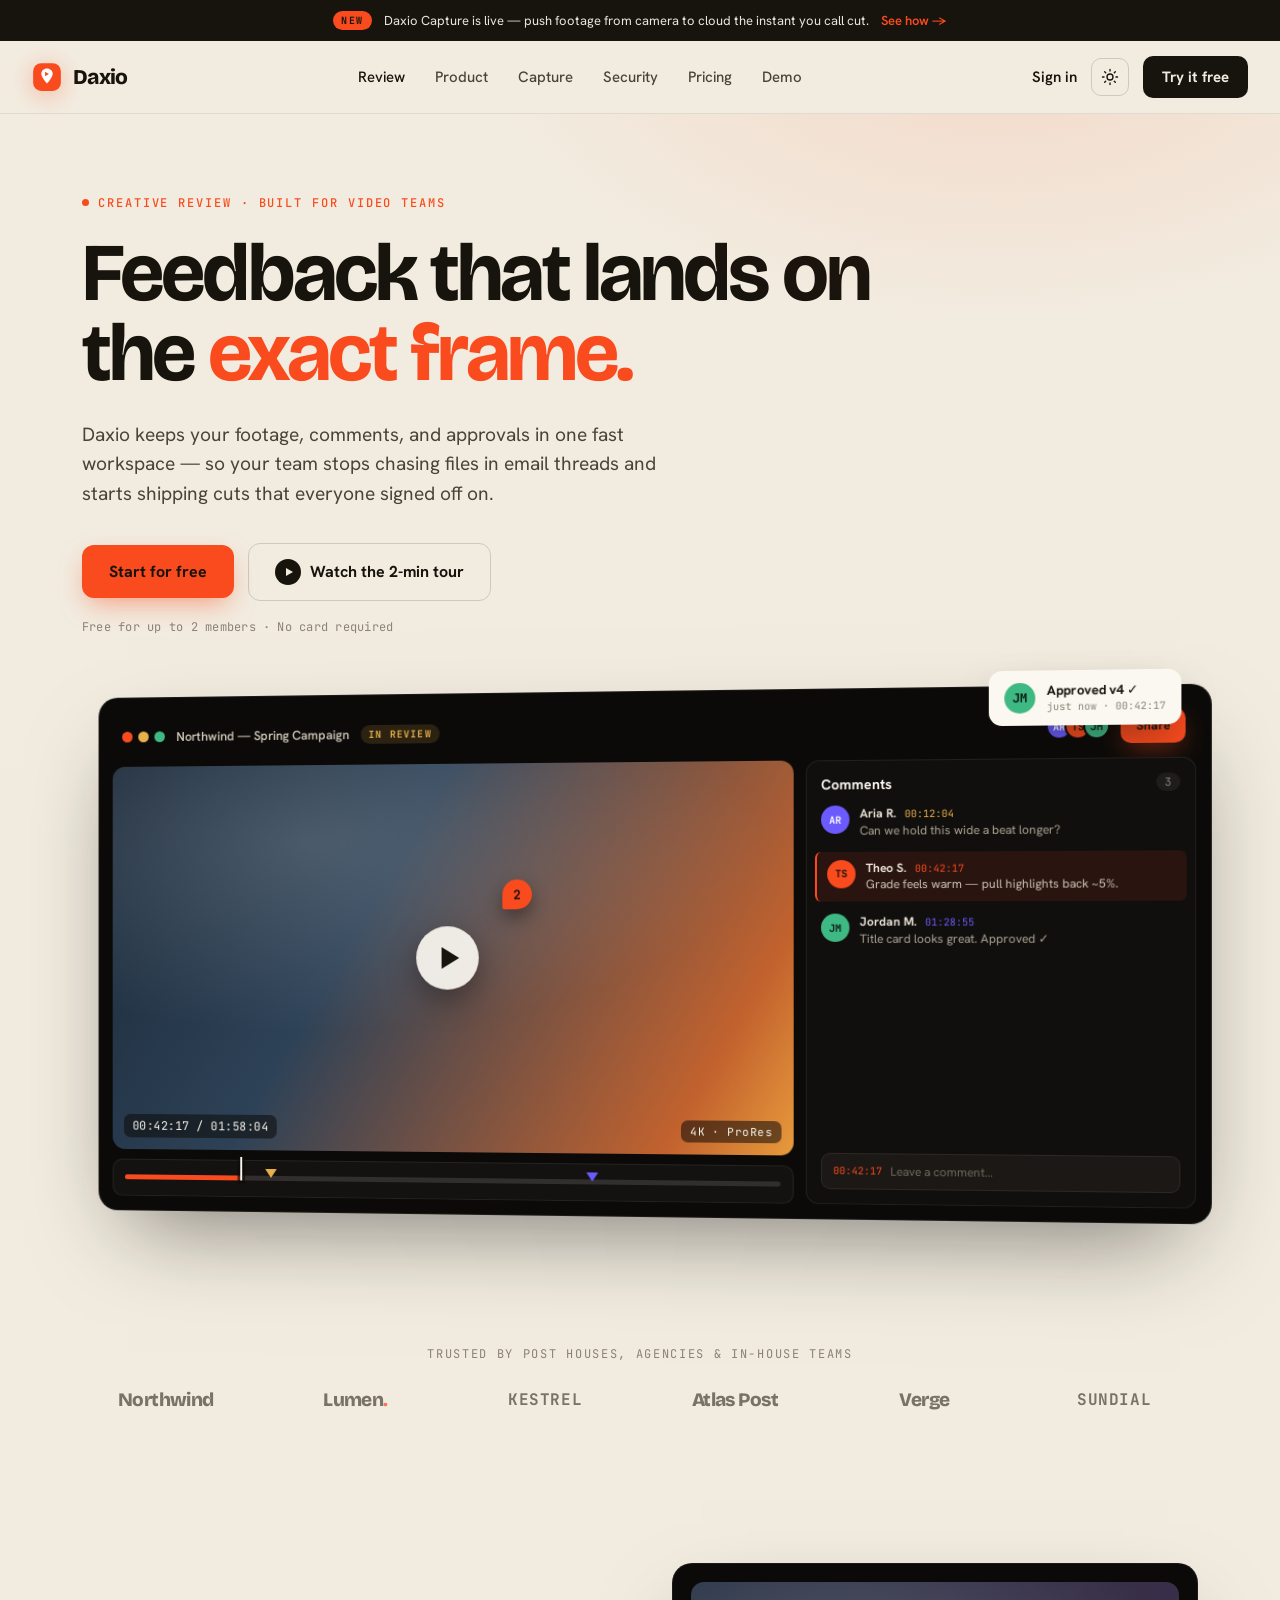
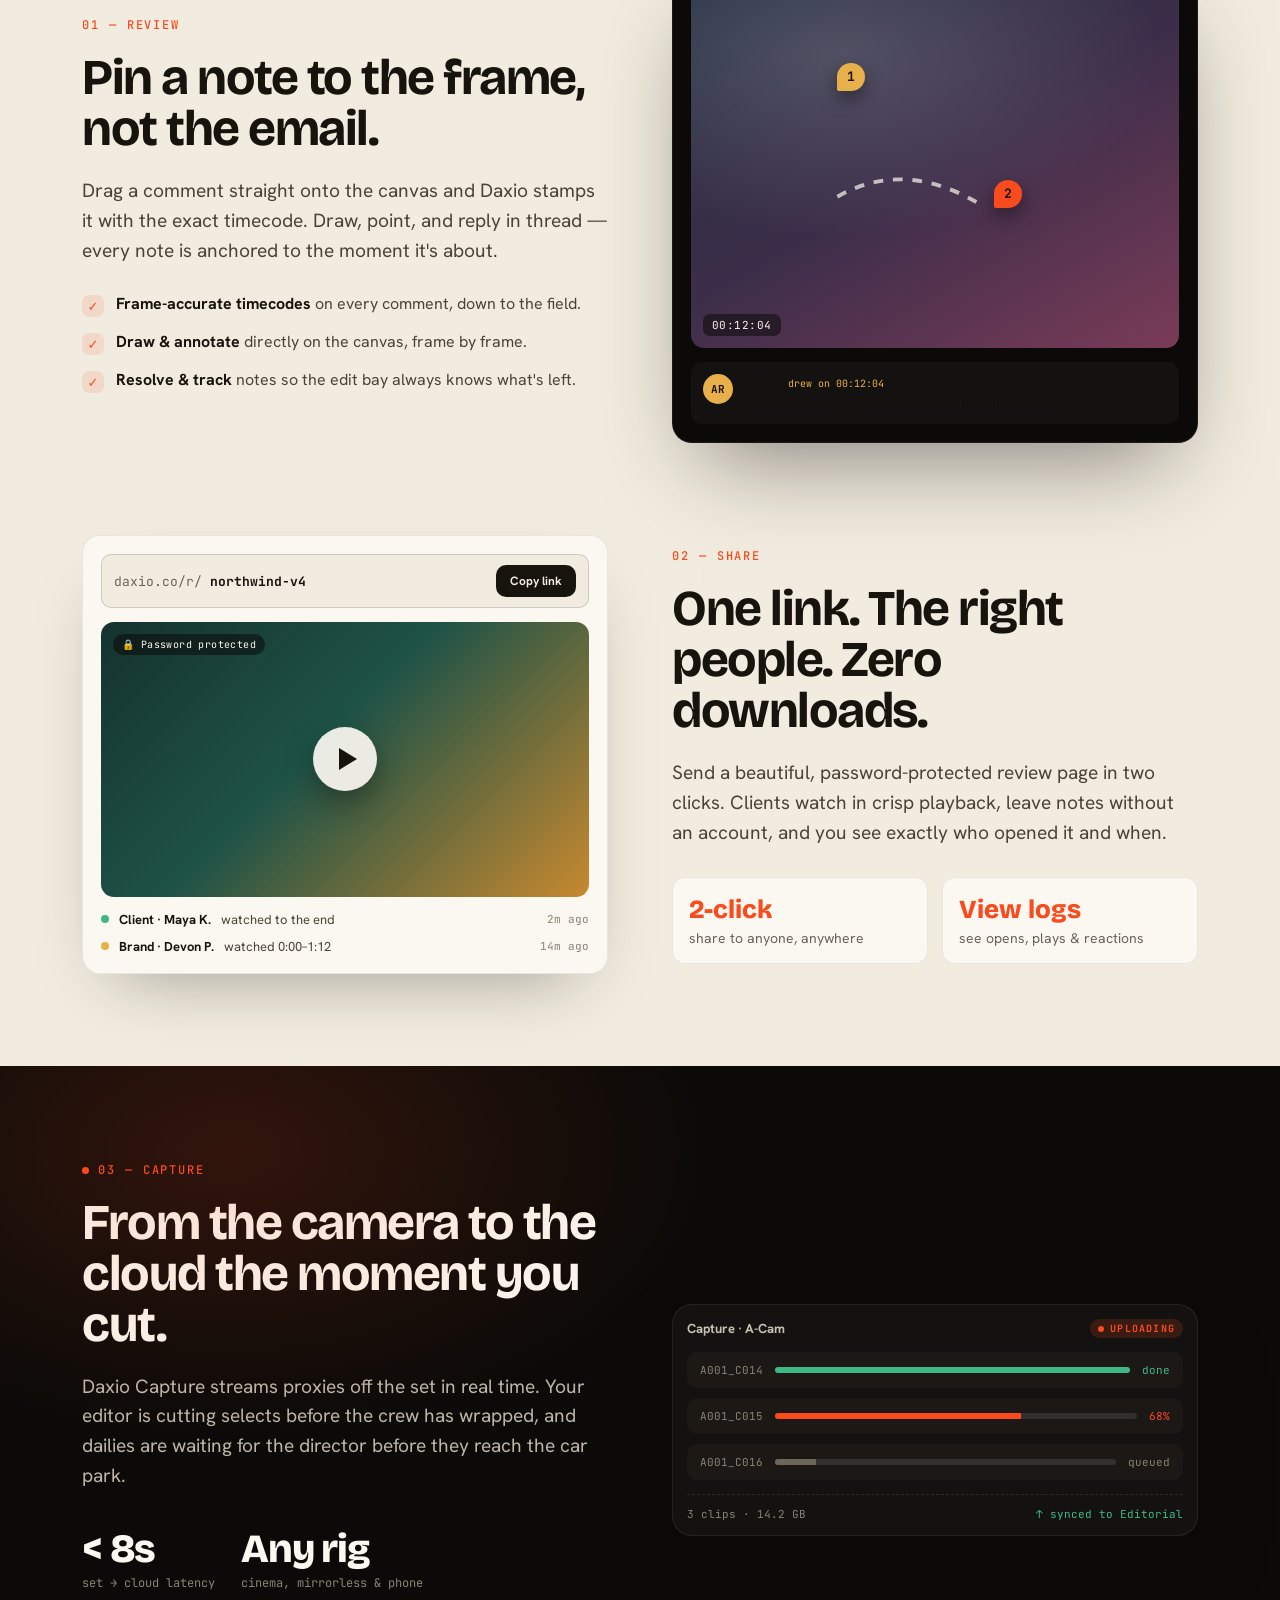
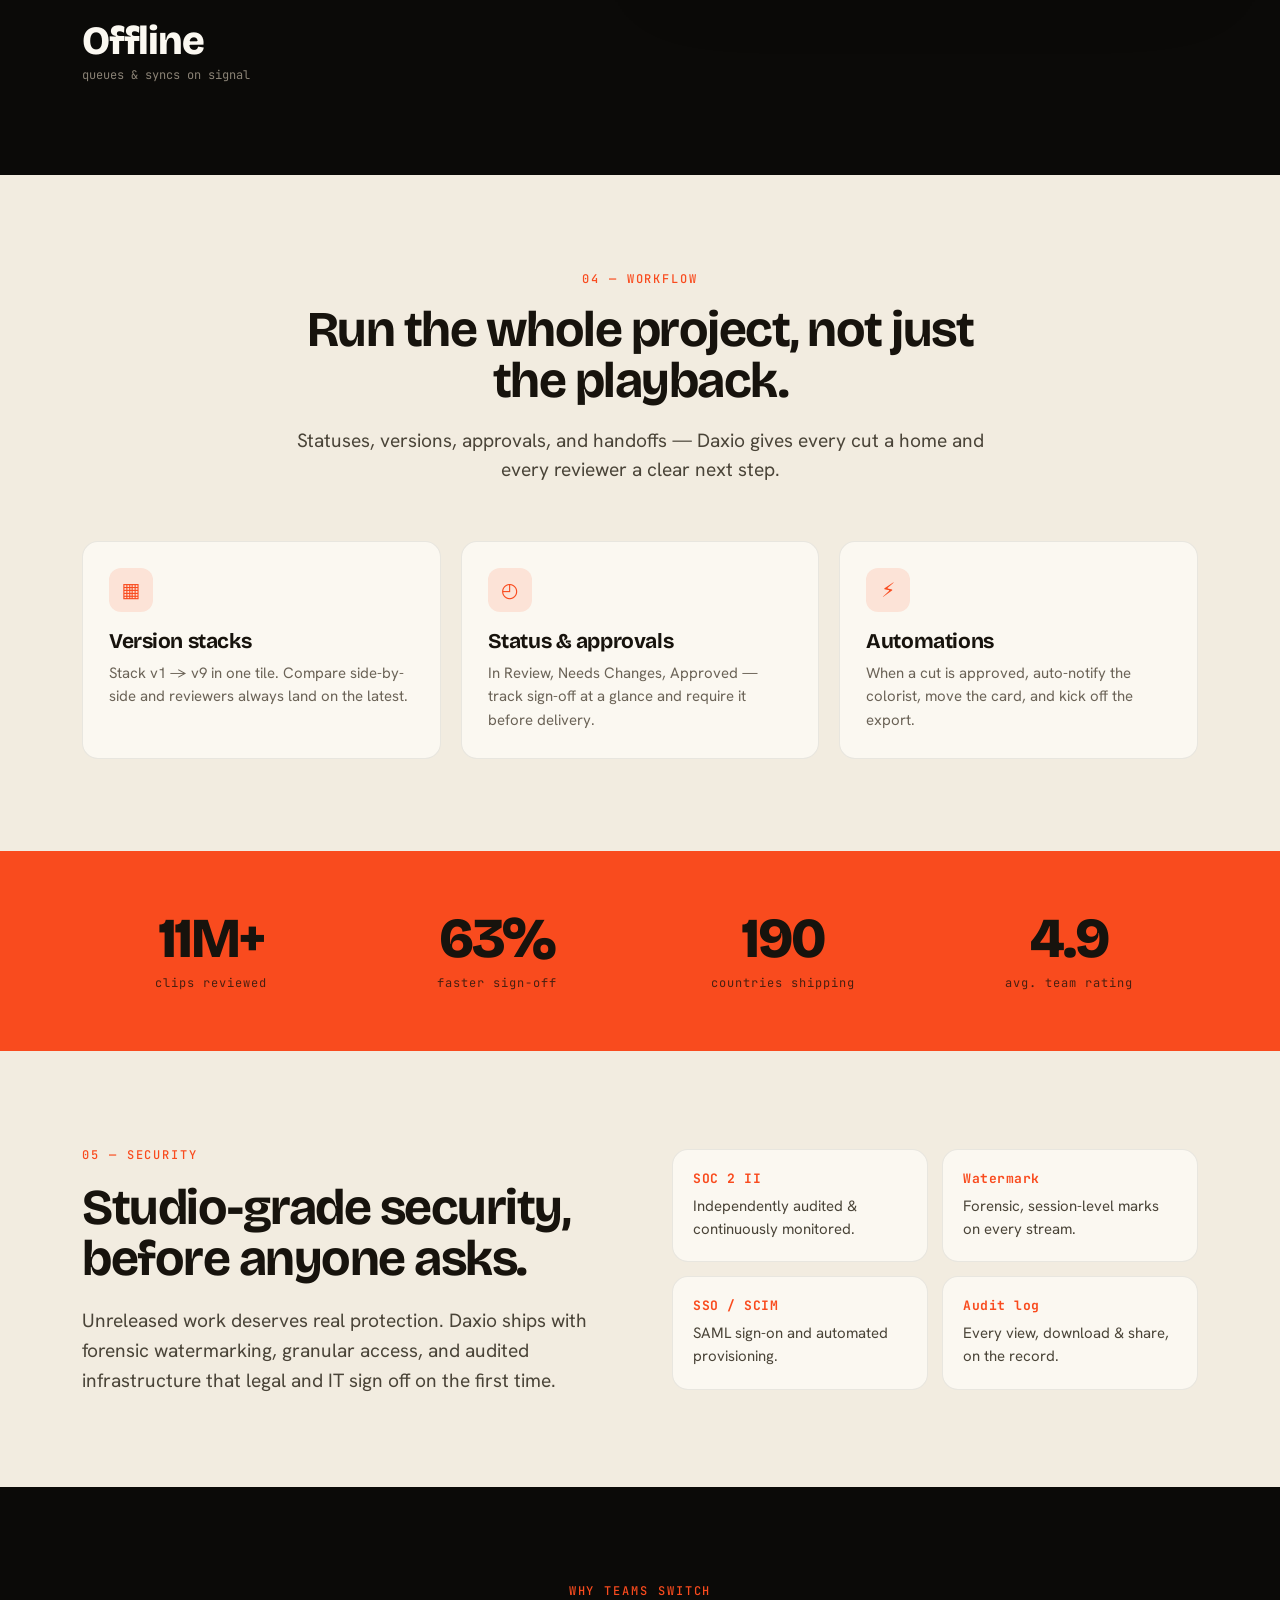
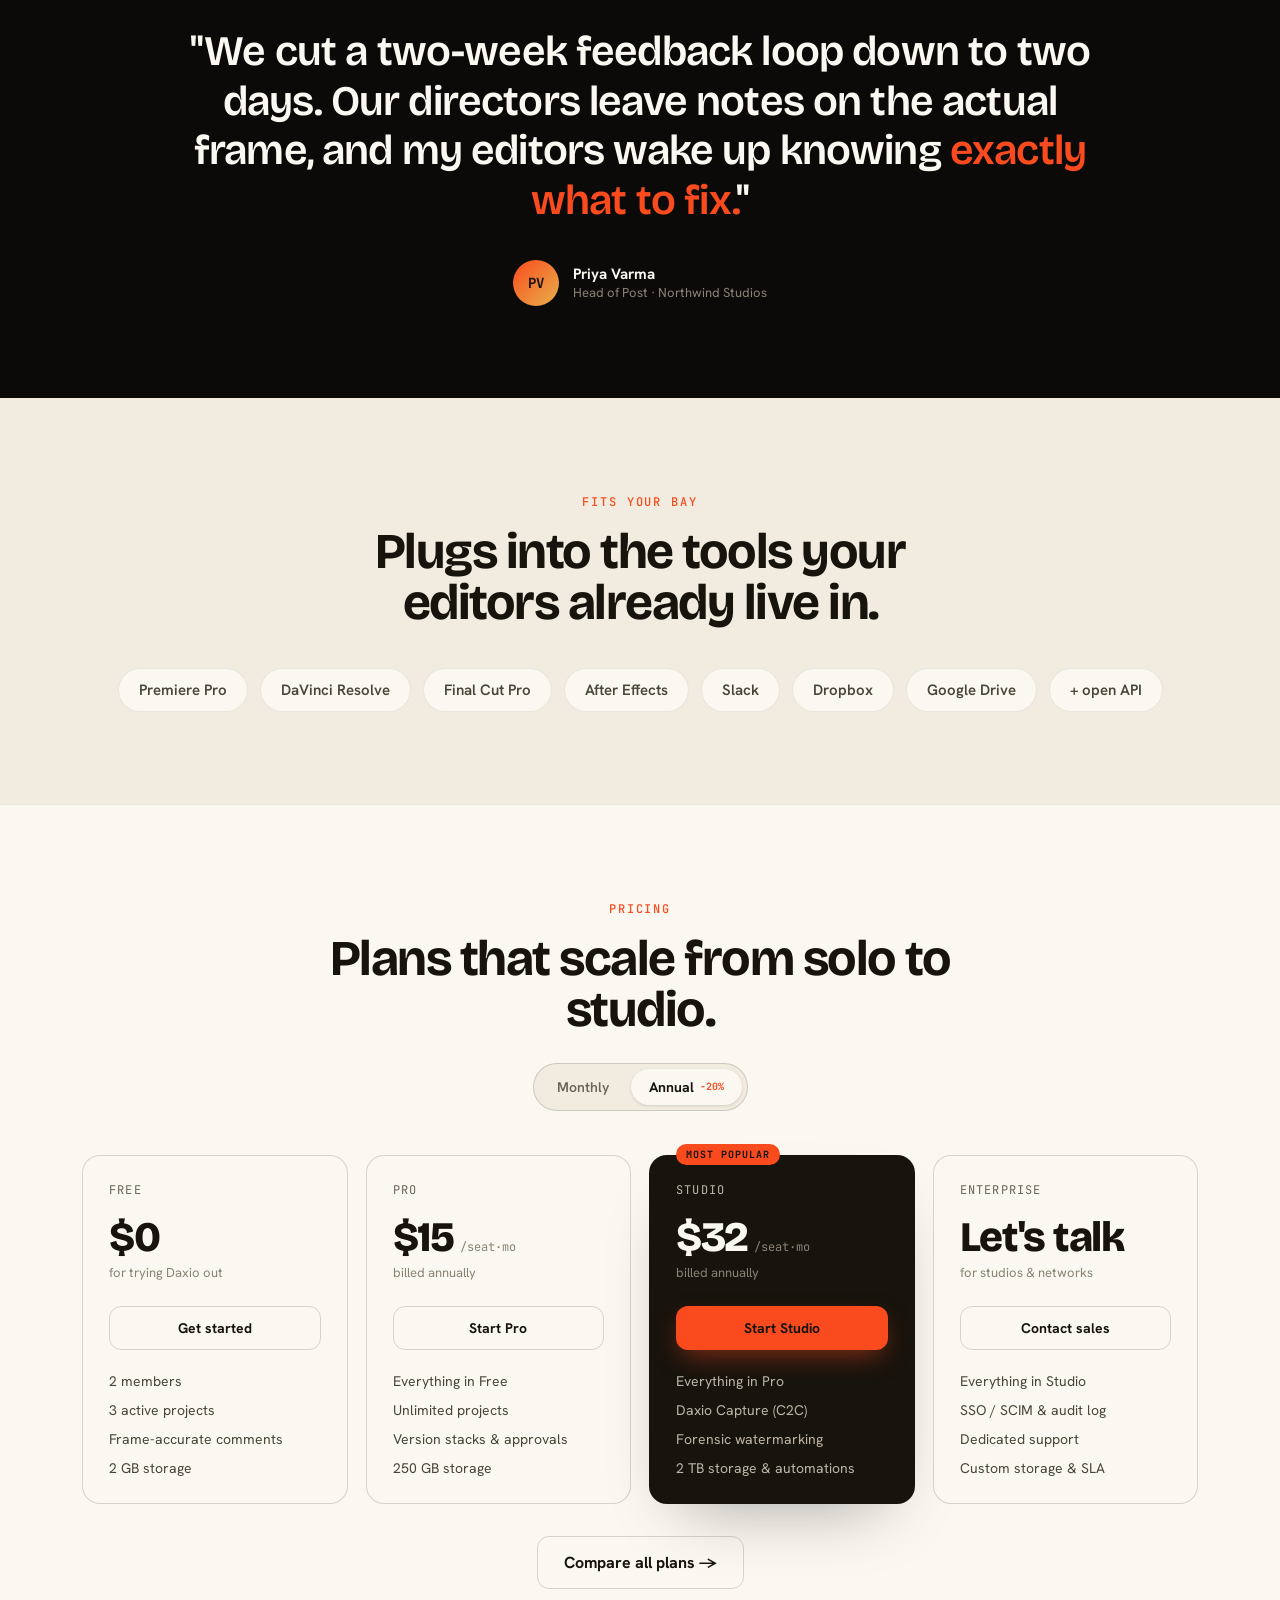
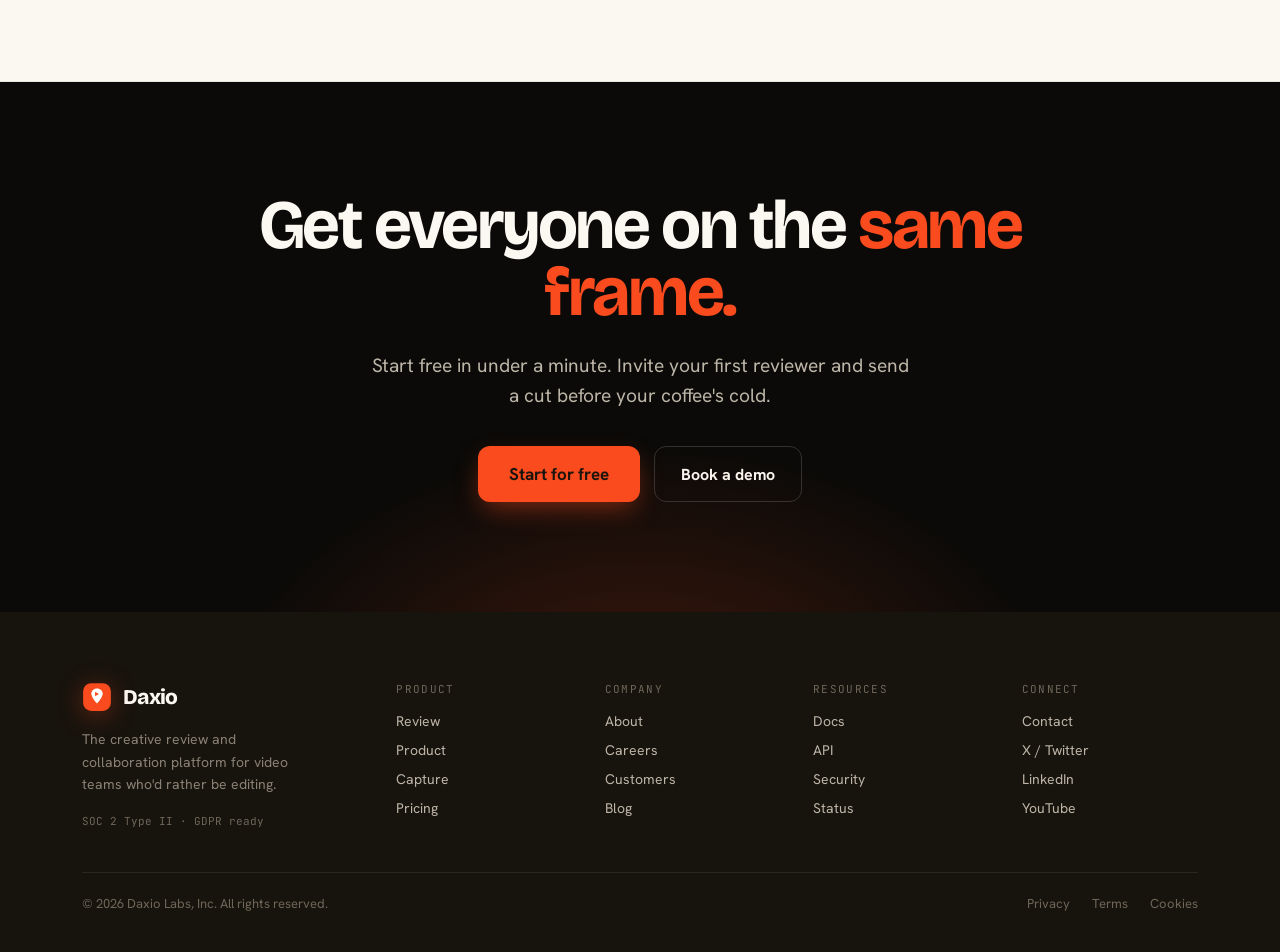
==== commit d22763e8: "Add files via upload" ====
--- a/index.html
+++ b/index.html
@@ -3,31 +3,31 @@
 <head>
 <meta charset="utf-8" />
 <meta name="viewport" content="width=device-width, initial-scale=1" />
-<title>Cue — Feedback that lands on the exact frame</title>
+<title>Daxio — Feedback that lands on the exact frame</title>
 <link rel="preconnect" href="https://fonts.googleapis.com" />
 <link rel="preconnect" href="https://fonts.gstatic.com" crossorigin />
 <link href="https://fonts.googleapis.com/css2?family=Bricolage+Grotesque:opsz,wght@12..96,500;12..96,600;12..96,700;12..96,800&family=Hanken+Grotesk:wght@400;500;600;700&family=JetBrains+Mono:wght@400;500;700&display=swap" rel="stylesheet" />
-<link rel="stylesheet" href="cue.css" />
+<link rel="stylesheet" href="daxio.css" />
 </head>
 <body>
 
 <!-- RIBBON -->
 <div class="ribbon"><div class="wrap">
   <span class="tag">New</span>
-  <span style="opacity:.92">Cue Capture is live — push footage from camera to cloud the instant you call cut.</span>
+  <span style="opacity:.92">Daxio Capture is live — push footage from camera to cloud the instant you call cut.</span>
   <a href="#capture">See how &rarr;</a>
 </div></div>
 
 <!-- NAV -->
 <header class="nav"><div class="nav-inner">
-  <a href="index.html" class="brand"><span class="brand-mark"></span><span class="brand-name">Cue</span></a>
+  <a href="index.html" class="brand"><svg class="logo" viewBox="0 0 40 40" width="30" height="30" aria-hidden="true"><rect x="1.5" y="1.5" width="37" height="37" rx="11" fill="#F94B1E"/><path d="M20 8.6c-4.2 0-7.6 3.2-7.6 7.1 0 5 7.6 13 7.6 13s7.6-8 7.6-13c0-3.9-3.4-7.1-7.6-7.1z" fill="#fff"/><path d="M17.4 13.1l5.2 3-5.2 3z" fill="#F94B1E"/></svg><span class="brand-name">Daxio</span></a>
   <nav class="nav-links" id="navLinks">
     <a href="#review" class="active">Review</a>
     <a href="product.html">Product</a>
     <a href="#capture">Capture</a>
     <a href="#security">Security</a>
     <a href="pricing.html">Pricing</a>
-    <a href="app.html">Open app</a>
+    <a href="app.html">Demo</a>
   </nav>
   <div class="nav-right">
     <a href="#" class="signin">Sign in</a>
@@ -35,17 +35,17 @@
       <svg class="sun" viewBox="0 0 24 24" fill="none" stroke="currentColor" stroke-width="1.8" stroke-linecap="round"><circle cx="12" cy="12" r="4"/><path d="M12 2v2M12 20v2M4.9 4.9l1.4 1.4M17.7 17.7l1.4 1.4M2 12h2M20 12h2M4.9 19.1l1.4-1.4M17.7 6.3l1.4-1.4"/></svg>
       <svg class="moon" viewBox="0 0 24 24" fill="none" stroke="currentColor" stroke-width="1.8" stroke-linecap="round" stroke-linejoin="round"><path d="M21 12.8A9 9 0 1 1 11.2 3a7 7 0 0 0 9.8 9.8z"/></svg>
     </button>
-    <a href="app.html" class="btn btn-dark btn-sm">Open app</a>
+    <a href="app.html" class="btn btn-dark btn-sm">Try it free</a>
     <button class="hamburger" id="hamburger" aria-label="Menu">☰</button>
   </div>
 </div></header>
 
 <!-- HERO -->
 <section class="hero" id="top"><div class="glow glow-hero"></div>
-  <div class="wrap" data-tilt>
+  <div class="wrap" data-hero>
     <div class="eyebrow"><span class="dot"></span>Creative review · built for video teams</div>
     <h1 class="h1">Feedback that lands on the <span class="accent">exact frame.</span></h1>
-    <p class="lead">Cue keeps your footage, comments, and approvals in one fast workspace — so your team stops chasing files in email threads and starts shipping cuts that everyone signed off on.</p>
+    <p class="lead">Daxio keeps your footage, comments, and approvals in one fast workspace — so your team stops chasing files in email threads and starts shipping cuts that everyone signed off on.</p>
     <div class="hero-cta">
       <a href="app.html" class="btn btn-primary">Start for free</a>
       <a href="product.html" class="btn btn-outline"><span class="play-dot"></span>Watch the 2-min tour</a>
@@ -78,14 +78,14 @@
             <div class="screen" style="background:linear-gradient(120deg,#1B2A3A 0%,#2E4257 38%,#C2622E 86%,#E89A3C 100%);">
               <div class="sheen"></div>
               <div class="bigplay"><span></span></div>
-              <div class="pin" style="top:30%;left:58%;background:#F94B1E;animation:cuePinPop .5s ease-out both;">2</div>
+              <div class="pin demo-pin" style="top:30%;left:58%;background:#F94B1E;">2</div>
               <div class="tc" style="bottom:12px;left:12px;">00:42:17 / 01:58:04</div>
               <div class="tc" style="bottom:12px;right:12px;font-size:11px;">4K · ProRes</div>
             </div>
             <div style="position:relative;height:38px;background:#141210;border:1px solid var(--dev-line);border-radius:10px;padding:0 12px;display:flex;align-items:center;">
               <div style="position:relative;width:100%;height:5px;background:rgba(255,255,255,0.12);border-radius:999px;">
-                <div style="position:absolute;left:0;top:0;height:5px;width:38%;background:#F94B1E;border-radius:999px;"></div>
-                <span style="position:absolute;top:-19px;width:2px;height:24px;background:#FBF8F1;left:38%;box-shadow:0 0 0 3px rgba(11,10,8,0.6);"></span>
+                <div class="demo-progress" style="position:absolute;left:0;top:0;height:5px;width:18%;background:#F94B1E;border-radius:999px;"></div>
+                <span class="demo-playhead" style="position:absolute;top:-19px;width:2px;height:24px;background:#FBF8F1;left:18%;box-shadow:0 0 0 3px rgba(11,10,8,0.6);"></span>
                 <span style="position:absolute;top:-7px;left:22%;border-left:6px solid transparent;border-right:6px solid transparent;border-top:9px solid #E8B04B;"></span>
                 <span style="position:absolute;top:-7px;left:71%;border-left:6px solid transparent;border-right:6px solid transparent;border-top:9px solid #6B5BFF;"></span>
               </div>
@@ -94,7 +94,7 @@
           <div style="flex:1 1 0;min-width:220px;background:#110F0D;border:1px solid var(--dev-line);border-radius:13px;padding:14px;display:flex;flex-direction:column;gap:12px;">
             <div style="display:flex;align-items:center;justify-content:space-between;"><span style="color:#FBF8F1;font-weight:700;font-size:14px;">Comments</span><span class="mono" style="font-size:11px;color:#8A8275;background:rgba(255,255,255,0.06);padding:2px 8px;border-radius:999px;">3</span></div>
             <div class="cmt"><span class="av" style="flex:none;width:28px;height:28px;background:#6B5BFF;color:#fff;font-size:10px;">AR</span><div class="ct"><div style="display:flex;gap:8px;align-items:baseline;"><span class="nm">Aria R.</span><span class="mono" style="font-size:10px;color:#E8B04B;">00:12:04</span></div><div class="tx">Can we hold this wide a beat longer?</div></div></div>
-            <div class="cmt" style="background:rgba(249,75,30,0.10);border-left:2px solid #F94B1E;margin:0 -6px;padding:8px 6px 8px 10px;border-radius:6px;"><span class="av" style="flex:none;width:28px;height:28px;background:#F94B1E;color:#17130D;font-size:10px;">TS</span><div class="ct"><div style="display:flex;gap:8px;align-items:baseline;"><span class="nm">Theo S.</span><span class="mono" style="font-size:10px;color:#F94B1E;">00:42:17</span></div><div class="tx" style="color:#C9C2B4;">Grade feels warm — pull highlights back ~5%.</div></div></div>
+            <div class="cmt demo-note" style="background:rgba(249,75,30,0.10);border-left:2px solid #F94B1E;margin:0 -6px;padding:8px 6px 8px 10px;border-radius:6px;"><span class="av" style="flex:none;width:28px;height:28px;background:#F94B1E;color:#17130D;font-size:10px;">TS</span><div class="ct"><div style="display:flex;gap:8px;align-items:baseline;"><span class="nm">Theo S.</span><span class="mono" style="font-size:10px;color:#F94B1E;">00:42:17</span></div><div class="tx" style="color:#C9C2B4;">Grade feels warm — pull highlights back ~5%.</div></div></div>
             <div class="cmt"><span class="av" style="flex:none;width:28px;height:28px;background:#3FB984;color:#07150F;font-size:10px;">JM</span><div class="ct"><div style="display:flex;gap:8px;align-items:baseline;"><span class="nm">Jordan M.</span><span class="mono" style="font-size:10px;color:#6B5BFF;">01:28:55</span></div><div class="tx">Title card looks great. Approved ✓</div></div></div>
             <div style="margin-top:auto;display:flex;align-items:center;gap:8px;background:#1B1815;border:1px solid var(--dev-line);border-radius:9px;padding:9px 11px;"><span class="mono" style="font-size:10px;color:#F94B1E;">00:42:17</span><span style="color:#6E6759;font-size:12px;">Leave a comment…</span></div>
           </div>
@@ -117,7 +117,7 @@
   <div>
     <div class="eyebrow">01 — Review</div>
     <h2 class="h2" style="margin-top:18px;">Pin a note to the frame, not the email.</h2>
-    <p class="lead">Drag a comment straight onto the canvas and Cue stamps it with the exact timecode. Draw, point, and reply in thread — every note is anchored to the moment it's about.</p>
+    <p class="lead">Drag a comment straight onto the canvas and Daxio stamps it with the exact timecode. Draw, point, and reply in thread — every note is anchored to the moment it's about.</p>
     <ul class="checks">
       <li><span class="ck">✓</span><span><strong>Frame-accurate timecodes</strong> on every comment, down to the field.</span></li>
       <li><span class="ck">✓</span><span><strong>Draw &amp; annotate</strong> directly on the canvas, frame by frame.</span></li>
@@ -145,7 +145,7 @@
 <section class="section" style="padding-top:0;"><div class="wrap"><div class="split">
   <div style="background:var(--surface);border:1px solid var(--line);border-radius:18px;padding:18px;box-shadow:var(--shadow);">
     <div style="display:flex;align-items:center;gap:8px;background:var(--surface-2);border:1px solid var(--line-2);border-radius:10px;padding:10px 12px;">
-      <span class="mono" style="font-size:13px;color:var(--ink-3);">cue.co/r/</span><span class="mono" style="font-size:13px;color:var(--ink);font-weight:700;">northwind-v4</span>
+      <span class="mono" style="font-size:13px;color:var(--ink-3);">daxio.co/r/</span><span class="mono" style="font-size:13px;color:var(--ink);font-weight:700;">northwind-v4</span>
       <button class="btn btn-dark btn-sm" style="margin-left:auto;padding:7px 13px;font-size:12px;">Copy link</button>
     </div>
     <div class="screen" style="margin-top:14px;background:linear-gradient(135deg,#14322E 0%,#1F5347 45%,#C7892F 100%);">
@@ -174,7 +174,7 @@
     <div>
       <div class="eyebrow"><span class="dot"></span>03 — Capture</div>
       <h2 class="h2" style="margin-top:18px;">From the camera to the cloud the moment you cut.</h2>
-      <p class="lead">Cue Capture streams proxies off the set in real time. Your editor is cutting selects before the crew has wrapped, and dailies are waiting for the director before they reach the car park.</p>
+      <p class="lead">Daxio Capture streams proxies off the set in real time. Your editor is cutting selects before the crew has wrapped, and dailies are waiting for the director before they reach the car park.</p>
       <div style="display:flex;flex-wrap:wrap;gap:26px;margin-top:34px;">
         <div><div style="font-family:var(--f-display);font-weight:800;font-size:40px;letter-spacing:-0.03em;color:var(--cream);">&lt; 8s</div><div class="mono" style="font-size:12px;color:#8A8275;margin-top:2px;">set → cloud latency</div></div>
         <div><div style="font-family:var(--f-display);font-weight:800;font-size:40px;letter-spacing:-0.03em;color:var(--cream);">Any rig</div><div class="mono" style="font-size:12px;color:#8A8275;margin-top:2px;">cinema, mirrorless &amp; phone</div></div>
@@ -200,7 +200,7 @@
   <div class="center" style="max-width:720px;margin:0 auto 56px;">
     <div class="eyebrow">04 — Workflow</div>
     <h2 class="h2" style="margin-top:16px;">Run the whole project, not just the playback.</h2>
-    <p class="lead" style="margin-top:20px;">Statuses, versions, approvals, and handoffs — Cue gives every cut a home and every reviewer a clear next step.</p>
+    <p class="lead" style="margin-top:20px;">Statuses, versions, approvals, and handoffs — Daxio gives every cut a home and every reviewer a clear next step.</p>
   </div>
   <div class="grid-3">
     <div class="card"><div class="ico">▦</div><h3 class="h3">Version stacks</h3><p>Stack v1 → v9 in one tile. Compare side-by-side and reviewers always land on the latest.</p></div>
@@ -222,7 +222,7 @@
   <div>
     <div class="eyebrow">05 — Security</div>
     <h2 class="h2" style="margin-top:18px;">Studio-grade security, before anyone asks.</h2>
-    <p class="lead">Unreleased work deserves real protection. Cue ships with forensic watermarking, granular access, and audited infrastructure that legal and IT sign off on the first time.</p>
+    <p class="lead">Unreleased work deserves real protection. Daxio ships with forensic watermarking, granular access, and audited infrastructure that legal and IT sign off on the first time.</p>
   </div>
   <div style="display:grid;grid-template-columns:1fr 1fr;gap:14px;">
     <div class="card" style="padding:20px;"><div class="mono accent" style="font-weight:700;font-size:13px;letter-spacing:.04em;">SOC 2 II</div><p style="color:var(--ink-2);">Independently audited &amp; continuously monitored.</p></div>
@@ -256,9 +256,9 @@
     <div class="bill-toggle" id="billing"><button data-bill="monthly">Monthly</button><button data-bill="annual" class="on">Annual <span class="mono accent" style="font-size:10px;">−20%</span></button></div>
   </div>
   <div class="price-grid">
-    <div class="price"><div class="tier">Free</div><div class="amt">$0</div><div class="sub">for trying Cue out</div><a href="#" class="btn btn-outline" style="margin-top:22px;justify-content:center;width:100%;font-size:14px;padding:12px;">Get started</a><ul><li>2 members</li><li>3 active projects</li><li>Frame-accurate comments</li><li>2 GB storage</li></ul></div>
+    <div class="price"><div class="tier">Free</div><div class="amt">$0</div><div class="sub">for trying Daxio out</div><a href="#" class="btn btn-outline" style="margin-top:22px;justify-content:center;width:100%;font-size:14px;padding:12px;">Get started</a><ul><li>2 members</li><li>3 active projects</li><li>Frame-accurate comments</li><li>2 GB storage</li></ul></div>
     <div class="price"><div class="tier">Pro</div><div style="display:flex;align-items:baseline;gap:6px;margin:14px 0 2px;"><span class="amt" style="margin:0;" data-monthly="$19" data-annual="$15">$15</span><span class="per">/seat·mo</span></div><div class="sub" data-billnote>billed annually</div><a href="#" class="btn btn-outline" style="margin-top:22px;justify-content:center;width:100%;font-size:14px;padding:12px;">Start Pro</a><ul><li>Everything in Free</li><li>Unlimited projects</li><li>Version stacks &amp; approvals</li><li>250 GB storage</li></ul></div>
-    <div class="price featured"><span class="badge">Most popular</span><div class="tier">Studio</div><div style="display:flex;align-items:baseline;gap:6px;margin:14px 0 2px;"><span class="amt" style="margin:0;" data-monthly data-monthly="$39" data-annual="$32">$32</span><span class="per">/seat·mo</span></div><div class="sub" data-billnote>billed annually</div><a href="#" class="btn btn-primary" style="margin-top:22px;justify-content:center;width:100%;font-size:14px;padding:12px;">Start Studio</a><ul><li>Everything in Pro</li><li>Cue Capture (C2C)</li><li>Forensic watermarking</li><li>2 TB storage &amp; automations</li></ul></div>
+    <div class="price featured"><span class="badge">Most popular</span><div class="tier">Studio</div><div style="display:flex;align-items:baseline;gap:6px;margin:14px 0 2px;"><span class="amt" style="margin:0;" data-monthly data-monthly="$39" data-annual="$32">$32</span><span class="per">/seat·mo</span></div><div class="sub" data-billnote>billed annually</div><a href="#" class="btn btn-primary" style="margin-top:22px;justify-content:center;width:100%;font-size:14px;padding:12px;">Start Studio</a><ul><li>Everything in Pro</li><li>Daxio Capture (C2C)</li><li>Forensic watermarking</li><li>2 TB storage &amp; automations</li></ul></div>
     <div class="price"><div class="tier">Enterprise</div><div class="amt">Let's talk</div><div class="sub">for studios &amp; networks</div><a href="#" class="btn btn-outline" style="margin-top:22px;justify-content:center;width:100%;font-size:14px;padding:12px;">Contact sales</a><ul><li>Everything in Studio</li><li>SSO / SCIM &amp; audit log</li><li>Dedicated support</li><li>Custom storage &amp; SLA</li></ul></div>
   </div>
   <div class="center" style="margin-top:32px;"><a href="pricing.html" class="btn btn-outline">Compare all plans &rarr;</a></div>
@@ -280,7 +280,7 @@
 <footer class="footer"><div class="wrap">
   <div class="footer-grid">
     <div>
-      <a href="index.html" class="brand"><span class="brand-mark"></span><span class="brand-name">Cue</span></a>
+      <a href="index.html" class="brand"><svg class="logo" viewBox="0 0 40 40" width="30" height="30" aria-hidden="true"><rect x="1.5" y="1.5" width="37" height="37" rx="11" fill="#F94B1E"/><path d="M20 8.6c-4.2 0-7.6 3.2-7.6 7.1 0 5 7.6 13 7.6 13s7.6-8 7.6-13c0-3.9-3.4-7.1-7.6-7.1z" fill="#fff"/><path d="M17.4 13.1l5.2 3-5.2 3z" fill="#F94B1E"/></svg><span class="brand-name">Daxio</span></a>
       <p style="font-size:14px;line-height:1.6;color:#8A8275;max-width:30ch;margin:0 0 18px;">The creative review and collaboration platform for video teams who'd rather be editing.</p>
       <div class="mono" style="font-size:11px;color:#6E6759;">SOC 2 Type II · GDPR ready</div>
     </div>
@@ -289,9 +289,9 @@
     <div class="col"><div class="col-h">Resources</div><a href="#">Docs</a><a href="#">API</a><a href="#security">Security</a><a href="#">Status</a></div>
     <div class="col"><div class="col-h">Connect</div><a href="#">Contact</a><a href="#">X / Twitter</a><a href="#">LinkedIn</a><a href="#">YouTube</a></div>
   </div>
-  <div class="footer-bottom"><span>© 2026 Cue Labs, Inc. All rights reserved.</span><div><a href="#">Privacy</a><a href="#">Terms</a><a href="#">Cookies</a></div></div>
+  <div class="footer-bottom"><span>© 2026 Daxio Labs, Inc. All rights reserved.</span><div><a href="#">Privacy</a><a href="#">Terms</a><a href="#">Cookies</a></div></div>
 </div></footer>
 
-<script src="cue.js"></script>
+<script src="daxio.js"></script>
 </body>
 </html>
--- a/daxio.css
+++ b/daxio.css
@@ -0,0 +1,266 @@
+/* ============================================================
+   Cue — design system (light + dark). Fonts: Bricolage Grotesque,
+   Hanken Grotesk, JetBrains Mono.
+   ============================================================ */
+:root,[data-theme="light"]{
+  --bg:#F2ECE0; --surface:#FBF8F1; --surface-2:#F2ECE0; --surface-3:#EBE4D6;
+  --ink:#17130D; --ink-2:#4A4438; --ink-3:#6B6357; --muted:#8A8275;
+  --line:rgba(23,19,13,0.08); --line-2:rgba(23,19,13,0.16);
+  --accent:#F94B1E; --accent-ink:#17130D; --accent-soft:rgba(249,75,30,0.12);
+  --nav-bg:rgba(242,236,224,0.82);
+  --shadow:0 30px 70px -34px rgba(11,10,8,0.40);
+  --shadow-lg:0 40px 90px -30px rgba(11,10,8,0.50);
+}
+[data-theme="dark"]{
+  --bg:#100E0B; --surface:#1A1713; --surface-2:#15120F; --surface-3:#221E18;
+  --ink:#F4EFE6; --ink-2:#C2BBAD; --ink-3:#A9A293; --muted:#857E70;
+  --line:rgba(255,255,255,0.09); --line-2:rgba(255,255,255,0.16);
+  --accent:#FB6038; --accent-ink:#17130D; --accent-soft:rgba(251,96,56,0.18);
+  --nav-bg:rgba(16,14,11,0.80);
+  --shadow:0 30px 70px -34px rgba(0,0,0,0.6);
+  --shadow-lg:0 40px 90px -30px rgba(0,0,0,0.7);
+}
+/* companion + fixed colors (both themes) */
+:root{ --green:#3FB984; --amber:#E8B04B; --purple:#6B5BFF; --cream:#FBF8F1;
+  --dev:#0B0A08; --dev-2:#141210; --dev-3:#110F0D; --dev-line:rgba(255,255,255,0.07);
+  --contrast:#17130D; --contrast-2:#0B0A08;
+  --f-display:'Bricolage Grotesque',sans-serif; --f-body:'Hanken Grotesk',system-ui,sans-serif; --f-mono:'JetBrains Mono',monospace; }
+
+*,*::before,*::after{box-sizing:border-box;}
+html{scroll-behavior:smooth;}
+body{margin:0;background:var(--bg);color:var(--ink);font-family:var(--f-body);
+  -webkit-font-smoothing:antialiased;text-rendering:optimizeLegibility;transition:background .3s ease,color .3s ease;}
+::selection{background:var(--accent);color:var(--cream);}
+a{color:inherit;}
+img{max-width:100%;display:block;}
+
+.wrap{max-width:1180px;margin:0 auto;padding:0 32px;}
+.eyebrow{font-family:var(--f-mono);font-size:12px;font-weight:500;letter-spacing:.16em;text-transform:uppercase;color:var(--accent);display:inline-flex;align-items:center;gap:9px;}
+.eyebrow .dot{width:7px;height:7px;border-radius:50%;background:var(--accent);animation:cuePulse 2.2s ease-in-out infinite;}
+.h1{font-family:var(--f-display);font-weight:700;font-size:clamp(44px,6.4vw,88px);line-height:.98;letter-spacing:-0.035em;margin:0;}
+.h2{font-family:var(--f-display);font-weight:700;font-size:clamp(32px,4vw,50px);line-height:1.02;letter-spacing:-0.03em;margin:0;}
+.h3{font-family:var(--f-display);font-weight:700;font-size:21px;letter-spacing:-0.02em;margin:0;}
+.lead{font-size:clamp(17px,1.5vw,21px);line-height:1.55;color:var(--ink-2);}
+.accent{color:var(--accent);}
+.mono{font-family:var(--f-mono);}
+.muted{color:var(--muted);}
+.center{text-align:center;}
+
+/* buttons */
+.btn{display:inline-flex;align-items:center;gap:9px;text-decoration:none;font-weight:700;font-size:16px;
+  padding:15px 26px;border-radius:12px;border:1.5px solid transparent;cursor:pointer;transition:.18s ease;font-family:inherit;}
+.btn-sm{padding:10px 18px;font-size:15px;border-radius:10px;}
+.btn-primary{background:var(--accent);color:var(--accent-ink);box-shadow:0 10px 26px -6px rgba(249,75,30,0.5);}
+.btn-primary:hover{transform:translateY(-2px);box-shadow:0 18px 36px -8px rgba(249,75,30,0.55);}
+.btn-outline{background:transparent;color:var(--ink);border-color:var(--line-2);}
+.btn-outline:hover{border-color:var(--ink);}
+.btn-dark{background:var(--ink);color:var(--bg);}
+.btn-dark:hover{background:var(--accent);color:var(--accent-ink);}
+.play-dot{width:26px;height:26px;border-radius:50%;background:var(--ink);display:inline-flex;align-items:center;justify-content:center;}
+.play-dot::after{content:"";width:0;height:0;border-top:4px solid transparent;border-bottom:4px solid transparent;border-left:7px solid var(--bg);margin-left:2px;}
+
+/* ribbon */
+.ribbon{background:var(--contrast);color:var(--cream);font-size:13px;}
+.ribbon .wrap{padding:11px 32px;display:flex;align-items:center;justify-content:center;gap:12px;text-align:center;}
+.ribbon .tag{font-family:var(--f-mono);font-size:10px;font-weight:700;letter-spacing:.16em;text-transform:uppercase;background:var(--accent);color:var(--accent-ink);padding:3px 8px;border-radius:999px;}
+.ribbon a{color:var(--accent);text-decoration:none;font-weight:600;white-space:nowrap;}
+
+/* nav */
+.nav{position:sticky;top:0;z-index:50;background:var(--nav-bg);backdrop-filter:blur(14px);-webkit-backdrop-filter:blur(14px);border-bottom:1px solid var(--line);}
+.nav-inner{display:flex;align-items:center;justify-content:space-between;gap:24px;padding:15px 32px;}
+.brand{display:flex;align-items:center;gap:11px;text-decoration:none;color:var(--ink);}
+.brand-mark{width:30px;height:30px;border-radius:9px;background:var(--accent);display:inline-flex;align-items:center;justify-content:center;box-shadow:0 4px 14px rgba(249,75,30,0.35);}
+.brand-mark::after{content:"";width:0;height:0;border-top:6px solid transparent;border-bottom:6px solid transparent;border-left:10px solid var(--cream);margin-left:3px;}
+.brand-name{font-family:var(--f-display);font-weight:800;font-size:21px;letter-spacing:-0.03em;}
+.nav-links{display:flex;align-items:center;gap:30px;font-size:15px;font-weight:500;}
+.nav-links a{color:var(--ink-2);text-decoration:none;transition:.15s;}
+.nav-links a:hover,.nav-links a.active{color:var(--ink);}
+.nav-right{display:flex;align-items:center;gap:14px;}
+.nav-right a.signin{color:var(--ink);text-decoration:none;font-weight:600;font-size:15px;white-space:nowrap;}
+.theme-toggle{width:38px;height:38px;border-radius:10px;border:1px solid var(--line-2);background:transparent;color:var(--ink);cursor:pointer;display:inline-flex;align-items:center;justify-content:center;transition:.15s;}
+.theme-toggle:hover{background:var(--surface);}
+.theme-toggle svg{width:18px;height:18px;}
+.theme-toggle .moon{display:none;} .theme-toggle .sun{display:block;}
+[data-theme="dark"] .theme-toggle .moon{display:block;} [data-theme="dark"] .theme-toggle .sun{display:none;}
+.hamburger{display:none;width:38px;height:38px;border-radius:10px;border:1px solid var(--line-2);background:transparent;color:var(--ink);cursor:pointer;}
+
+/* sections */
+section{position:relative;}
+.section{padding:92px 0;}
+.section-sm{padding:60px 0;}
+.section--contrast{background:var(--contrast-2);color:var(--cream);}
+.section--contrast .h2,.section--contrast .h1{color:var(--cream);}
+.section--contrast .lead{color:#BDB6A8;}
+.section--accent{background:var(--accent);color:var(--accent-ink);}
+.glow{position:absolute;inset:0;pointer-events:none;}
+.glow-hero{background:radial-gradient(900px 520px at 78% -8%,var(--accent-soft),transparent 60%);}
+.glow-tl{background:radial-gradient(800px 480px at 18% 12%,rgba(249,75,30,0.16),transparent 60%);}
+.glow-b{background:radial-gradient(700px 460px at 50% 120%,rgba(249,75,30,0.22),transparent 60%);}
+
+/* hero */
+.hero{padding:76px 0 70px;}
+.hero h1{max-width:16ch;margin-top:22px;}
+.hero .lead{max-width:56ch;margin:26px 0 0;}
+.hero-cta{display:flex;flex-wrap:wrap;align-items:center;gap:14px;margin-top:34px;}
+.hero-note{font-family:var(--f-mono);font-size:12px;color:var(--muted);margin-top:18px;letter-spacing:.02em;}
+
+/* two-column feature */
+.split{display:grid;grid-template-columns:1fr 1fr;gap:64px;align-items:center;}
+.split .lead{margin:22px 0 0;}
+.checks{list-style:none;padding:0;margin:28px 0 0;display:flex;flex-direction:column;gap:14px;}
+.checks li{display:flex;gap:12px;align-items:flex-start;font-size:16px;color:var(--ink-2);}
+.checks .ck{flex:none;margin-top:2px;width:22px;height:22px;border-radius:7px;background:var(--accent-soft);color:var(--accent);display:inline-flex;align-items:center;justify-content:center;font-weight:800;font-size:13px;}
+.checks strong{color:var(--ink);}
+
+/* cards */
+.grid-3{display:grid;grid-template-columns:repeat(3,1fr);gap:20px;}
+.grid-4{display:grid;grid-template-columns:repeat(4,1fr);gap:18px;}
+.card{background:var(--surface);border:1px solid var(--line);border-radius:16px;padding:26px;transition:.18s ease;}
+.card:hover{transform:translateY(-3px);box-shadow:var(--shadow);border-color:var(--line-2);}
+.card .ico{width:44px;height:44px;border-radius:12px;background:var(--accent-soft);color:var(--accent);display:inline-flex;align-items:center;justify-content:center;font-size:20px;margin-bottom:16px;}
+.card p{font-size:15px;line-height:1.55;color:var(--ink-3);margin:8px 0 0;}
+.stat-mini{background:var(--surface);border:1px solid var(--line);border-radius:13px;padding:16px;}
+.stat-mini .big{font-family:var(--f-display);font-weight:800;font-size:26px;color:var(--accent);}
+.stat-mini .lbl{font-size:14px;color:var(--ink-3);margin-top:4px;}
+
+/* logo wall */
+.logos{display:grid;grid-template-columns:repeat(6,1fr);gap:22px;align-items:center;opacity:.72;}
+.logos div{text-align:center;font-family:var(--f-display);font-weight:800;font-size:19px;letter-spacing:-0.03em;color:var(--ink-2);}
+.logos .m{font-family:var(--f-mono);font-weight:700;font-size:16px;letter-spacing:.04em;}
+
+/* stats band */
+.stats{display:grid;grid-template-columns:repeat(4,1fr);gap:28px;text-align:center;}
+.stats .n{font-family:var(--f-display);font-weight:800;font-size:clamp(38px,4.4vw,58px);letter-spacing:-0.04em;line-height:1;}
+.stats .l{font-family:var(--f-mono);font-size:12px;letter-spacing:.08em;margin-top:8px;color:rgba(23,19,13,0.78);}
+
+/* pills */
+.pills{display:flex;flex-wrap:wrap;justify-content:center;gap:12px;margin-top:40px;}
+.pill{background:var(--surface);border:1px solid var(--line);border-radius:999px;padding:11px 20px;font-weight:600;font-size:15px;color:var(--ink-2);}
+
+/* testimonial */
+.quote{font-family:var(--f-display);font-weight:600;font-size:clamp(26px,3.4vw,42px);line-height:1.18;letter-spacing:-0.02em;margin:0;color:var(--cream);}
+.byline{display:flex;align-items:center;justify-content:center;gap:14px;margin-top:34px;}
+.byline .av{width:46px;height:46px;border-radius:50%;background:linear-gradient(135deg,var(--accent),var(--amber));color:var(--accent-ink);font-family:var(--f-mono);font-weight:700;font-size:14px;display:inline-flex;align-items:center;justify-content:center;}
+
+/* pricing */
+.price-grid{display:grid;grid-template-columns:repeat(4,1fr);gap:18px;align-items:stretch;}
+.price{background:var(--surface);border:1px solid var(--line-2);border-radius:18px;padding:26px;display:flex;flex-direction:column;position:relative;}
+.price.featured{background:var(--contrast);color:var(--cream);box-shadow:var(--shadow);}
+.price .tier{font-family:var(--f-mono);font-size:12px;letter-spacing:.1em;text-transform:uppercase;color:var(--ink-3);}
+.price.featured .tier{color:#BDB6A8;}
+.price .amt{font-family:var(--f-display);font-weight:800;font-size:42px;letter-spacing:-0.03em;margin:14px 0 2px;}
+.price.featured .amt{color:var(--cream);}
+.price .per{font-family:var(--f-mono);font-size:12px;color:var(--muted);}
+.price .sub{font-size:13px;color:var(--muted);min-height:20px;}
+.price ul{list-style:none;padding:0;margin:22px 0 0;display:flex;flex-direction:column;gap:11px;font-size:14px;color:var(--ink-2);}
+.price.featured ul{color:#BDB6A8;}
+.price .badge{position:absolute;top:-12px;left:26px;background:var(--accent);color:var(--accent-ink);font-family:var(--f-mono);font-size:10px;font-weight:700;letter-spacing:.1em;text-transform:uppercase;padding:4px 10px;border-radius:999px;}
+.bill-toggle{display:inline-flex;align-items:center;gap:4px;background:var(--surface-2);border:1px solid var(--line-2);border-radius:999px;padding:5px;margin-top:28px;}
+.bill-toggle button{background:transparent;color:var(--ink-3);border:none;font-weight:600;font-size:14px;padding:9px 18px;border-radius:999px;cursor:pointer;font-family:inherit;display:inline-flex;align-items:center;gap:6px;}
+.bill-toggle button.on{background:var(--surface);color:var(--ink);box-shadow:0 1px 3px rgba(23,19,13,0.14);font-weight:700;}
+[data-theme="dark"] .bill-toggle button.on{background:var(--surface-3);}
+
+/* comparison table */
+.cmp{width:100%;border-collapse:collapse;font-size:15px;}
+.cmp th,.cmp td{padding:16px 18px;text-align:left;border-bottom:1px solid var(--line);}
+.cmp thead th{font-family:var(--f-mono);font-size:12px;letter-spacing:.08em;text-transform:uppercase;color:var(--ink-3);}
+.cmp td.c{text-align:center;} .cmp .yes{color:var(--green);font-weight:800;} .cmp .no{color:var(--muted);}
+.cmp tbody tr:hover{background:var(--surface);}
+
+/* faq */
+.faq{max-width:760px;margin:0 auto;}
+.faq details{border-bottom:1px solid var(--line);padding:20px 0;}
+.faq summary{font-family:var(--f-display);font-weight:700;font-size:19px;cursor:pointer;list-style:none;display:flex;justify-content:space-between;align-items:center;gap:16px;letter-spacing:-0.01em;}
+.faq summary::-webkit-details-marker{display:none;}
+.faq summary::after{content:"+";font-family:var(--f-mono);color:var(--accent);font-size:22px;transition:.2s;}
+.faq details[open] summary::after{transform:rotate(45deg);}
+.faq p{margin:14px 0 0;color:var(--ink-3);line-height:1.6;font-size:16px;}
+
+/* page hero (inside pages) */
+.page-hero{padding:64px 0 40px;text-align:center;}
+.page-hero h1{max-width:18ch;margin:18px auto 0;font-size:clamp(38px,5vw,68px);}
+.page-hero .lead{max-width:60ch;margin:22px auto 0;}
+
+/* steps */
+.steps{display:grid;grid-template-columns:repeat(3,1fr);gap:20px;counter-reset:step;}
+.step{background:var(--surface);border:1px solid var(--line);border-radius:16px;padding:26px;position:relative;}
+.step::before{counter-increment:step;content:"0" counter(step);font-family:var(--f-mono);font-weight:700;color:var(--accent);font-size:14px;letter-spacing:.1em;}
+.step h3{margin:10px 0 8px;}
+.step p{color:var(--ink-3);font-size:15px;line-height:1.55;margin:0;}
+
+/* ============================================================
+   Device mockups — always dark (the "app" screenshot)
+   ============================================================ */
+.tilt-zone{perspective:1600px;}
+.device{background:var(--dev);border:1px solid var(--dev-line);border-radius:20px;padding:14px;box-shadow:var(--shadow-lg);position:relative;transform-style:preserve-3d;transition:transform .35s cubic-bezier(.22,.61,.36,1);will-change:transform;}
+.device-bar{display:flex;align-items:center;justify-content:space-between;gap:16px;padding:8px 10px 14px;}
+.dots{display:flex;gap:6px;}.dots span{width:11px;height:11px;border-radius:50%;}
+.proj{color:#C9C2B4;font-size:13px;font-weight:600;white-space:nowrap;overflow:hidden;text-overflow:ellipsis;}
+.chip-rev{font-family:var(--f-mono);font-size:10px;font-weight:700;letter-spacing:.12em;text-transform:uppercase;color:var(--amber);background:rgba(232,176,75,0.14);padding:3px 8px;border-radius:999px;}
+.av{border-radius:50%;font-family:var(--f-mono);font-weight:700;display:inline-flex;align-items:center;justify-content:center;}
+.screen{position:relative;border-radius:13px;overflow:hidden;aspect-ratio:16/9;}
+.screen .sheen{position:absolute;inset:0;background:radial-gradient(120% 90% at 30% 20%,rgba(255,255,255,0.16),transparent 55%);}
+.bigplay{position:absolute;inset:0;display:flex;align-items:center;justify-content:center;}
+.bigplay span{width:64px;height:64px;border-radius:50%;background:rgba(251,248,241,0.92);display:inline-flex;align-items:center;justify-content:center;box-shadow:0 12px 30px rgba(0,0,0,0.35);}
+.bigplay span::after{content:"";width:0;height:0;border-top:11px solid transparent;border-bottom:11px solid transparent;border-left:18px solid #17130D;margin-left:5px;}
+.pin{position:absolute;width:30px;height:30px;border-radius:50% 50% 50% 2px;color:#17130D;font-family:var(--f-mono);font-weight:700;font-size:13px;display:inline-flex;align-items:center;justify-content:center;box-shadow:0 8px 18px rgba(0,0,0,0.4);}
+.tc{position:absolute;font-family:var(--f-mono);font-size:12px;color:#FBF8F1;background:rgba(11,10,8,0.55);padding:4px 9px;border-radius:7px;letter-spacing:.04em;}
+.cmt{display:flex;gap:10px;}
+.cmt .ct{line-height:1.4;}
+.cmt .nm{color:#E7E1D4;font-size:12px;font-weight:700;}
+.cmt .tx{color:#A9A293;font-size:12px;}
+.float-card{position:absolute;top:-16px;right:28px;background:#FBF8F1;color:#17130D;border-radius:13px;padding:12px 15px;box-shadow:0 18px 40px -12px rgba(11,10,8,0.5);display:flex;align-items:center;gap:11px;animation:cueFloat 5s ease-in-out infinite;z-index:6;}
+
+/* footer (dark both themes) */
+.footer{background:var(--contrast);color:#BDB6A8;padding:70px 0 40px;}
+.footer-grid{display:grid;grid-template-columns:1.6fr 1fr 1fr 1fr 1fr;gap:32px;}
+.footer .brand{color:var(--cream);margin-bottom:16px;}
+.footer .col-h{font-family:var(--f-mono);font-size:11px;letter-spacing:.12em;text-transform:uppercase;color:#6E6759;margin-bottom:16px;}
+.footer .col a{display:block;color:#BDB6A8;text-decoration:none;font-size:14px;margin-bottom:11px;}
+.footer .col a:hover{color:var(--accent);}
+.footer-bottom{border-top:1px solid rgba(255,255,255,0.08);margin-top:44px;padding-top:22px;display:flex;flex-wrap:wrap;align-items:center;justify-content:space-between;gap:14px;font-size:13px;color:#6E6759;}
+.footer-bottom a{color:#6E6759;text-decoration:none;margin-left:22px;}
+
+/* animations */
+@keyframes cuePulse{0%,100%{opacity:1;transform:scale(1);}50%{opacity:.35;transform:scale(.82);}}
+@keyframes cueFloat{0%,100%{transform:translateY(0);}50%{transform:translateY(-9px);}}
+@keyframes cuePinPop{0%{transform:scale(.4);opacity:0;}60%{transform:scale(1.12);}100%{transform:scale(1);opacity:1;}}
+@keyframes fadeUp{from{opacity:0;transform:translateY(16px);}to{opacity:1;transform:none;}}
+.reveal{animation:fadeUp .6s cubic-bezier(.22,.61,.36,1) both;}
+
+/* responsive */
+@media (max-width:920px){
+  .split{grid-template-columns:1fr;gap:36px;}
+  .split .order-1{order:-1;}
+  .grid-3,.steps{grid-template-columns:1fr;}
+  .grid-4{grid-template-columns:1fr 1fr;}
+  .price-grid{grid-template-columns:1fr 1fr;}
+  .logos{grid-template-columns:repeat(3,1fr);row-gap:18px;}
+  .stats{grid-template-columns:1fr 1fr;row-gap:28px;}
+  .footer-grid{grid-template-columns:1fr 1fr;row-gap:28px;}
+}
+@media (max-width:720px){
+  .wrap{padding:0 20px;} .section{padding:64px 0;}
+  .nav-links{display:none;} .hamburger{display:inline-flex;align-items:center;justify-content:center;}
+  .nav-links.open{display:flex;position:absolute;top:100%;left:0;right:0;flex-direction:column;gap:0;background:var(--bg);border-bottom:1px solid var(--line);padding:8px 0;}
+  .nav-links.open a{padding:12px 32px;}
+  .price-grid,.grid-4{grid-template-columns:1fr;}
+  .float-card{display:none;}
+  .nav-right .signin{display:none;}
+}
+@media (prefers-reduced-motion:reduce){*{animation-duration:.001ms!important;transition-duration:.001ms!important;}}
+
+
+/* ===== Daxio logo + interactive hero ===== */
+.logo{display:block;flex:none;filter:drop-shadow(0 4px 12px rgba(249,75,30,.35));}
+.brand{gap:11px;}
+.hero .device{transition:transform .12s ease-out;will-change:transform;}
+@keyframes dxSweep{0%,8%{left:18%}45%{left:60%}55%{left:60%}92%,100%{left:18%}}
+@keyframes dxProg{0%,8%{width:18%}45%{width:60%}55%{width:60%}92%,100%{width:18%}}
+@keyframes dxPin{0%,38%{opacity:0;transform:scale(.3)}46%{opacity:1;transform:scale(1.18)}52%{transform:scale(1)}86%{opacity:1}95%,100%{opacity:0;transform:scale(.3)}}
+@keyframes dxNote{0%,40%{background:rgba(255,255,255,0)}50%{background:rgba(249,75,30,.18)}86%{background:rgba(249,75,30,.10)}100%{background:rgba(255,255,255,0)}}
+.demo-playhead{animation:dxSweep 6.5s ease-in-out infinite;}
+.demo-progress{animation:dxProg 6.5s ease-in-out infinite;}
+.demo-pin{animation:dxPin 6.5s ease-in-out infinite;}
+.demo-note{animation:dxNote 6.5s ease-in-out infinite;}
+@media (prefers-reduced-motion:reduce){.demo-playhead,.demo-progress,.demo-pin,.demo-note{animation:none;}.hero .device{transition:none;}}
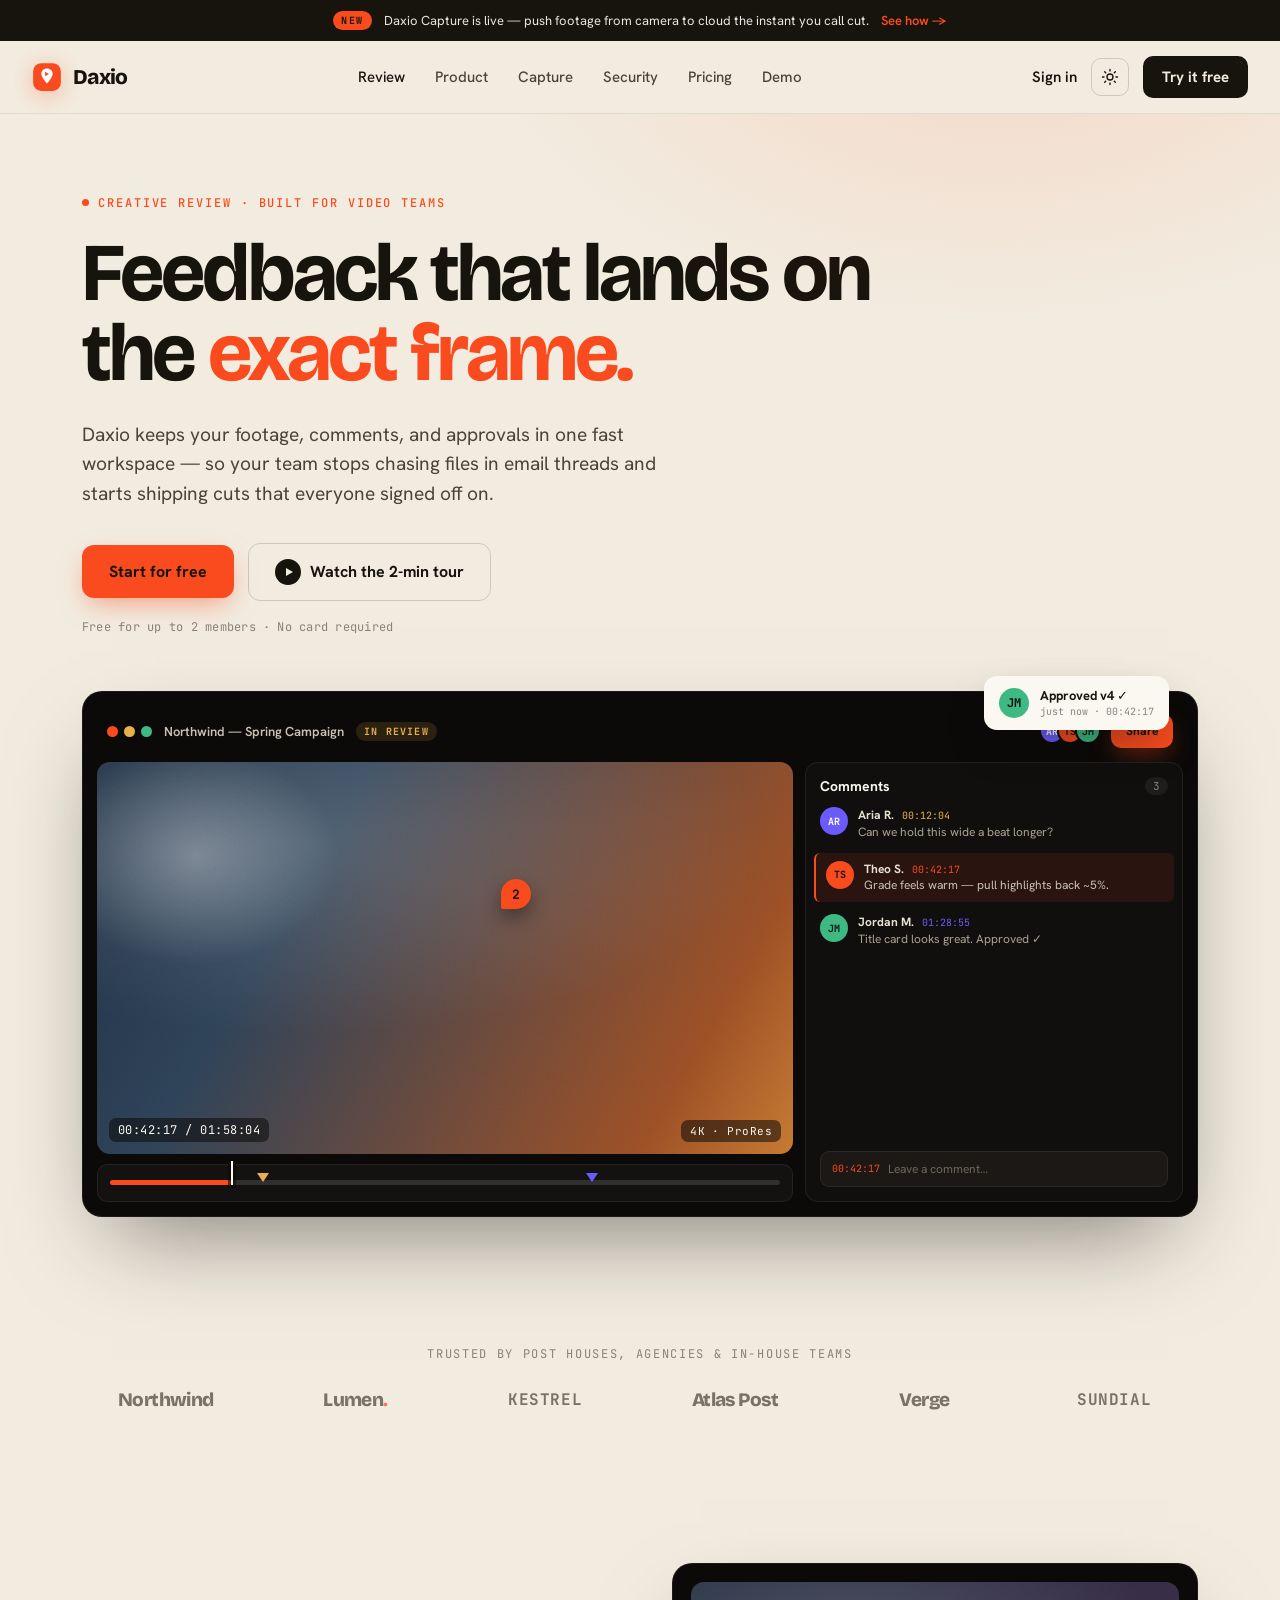
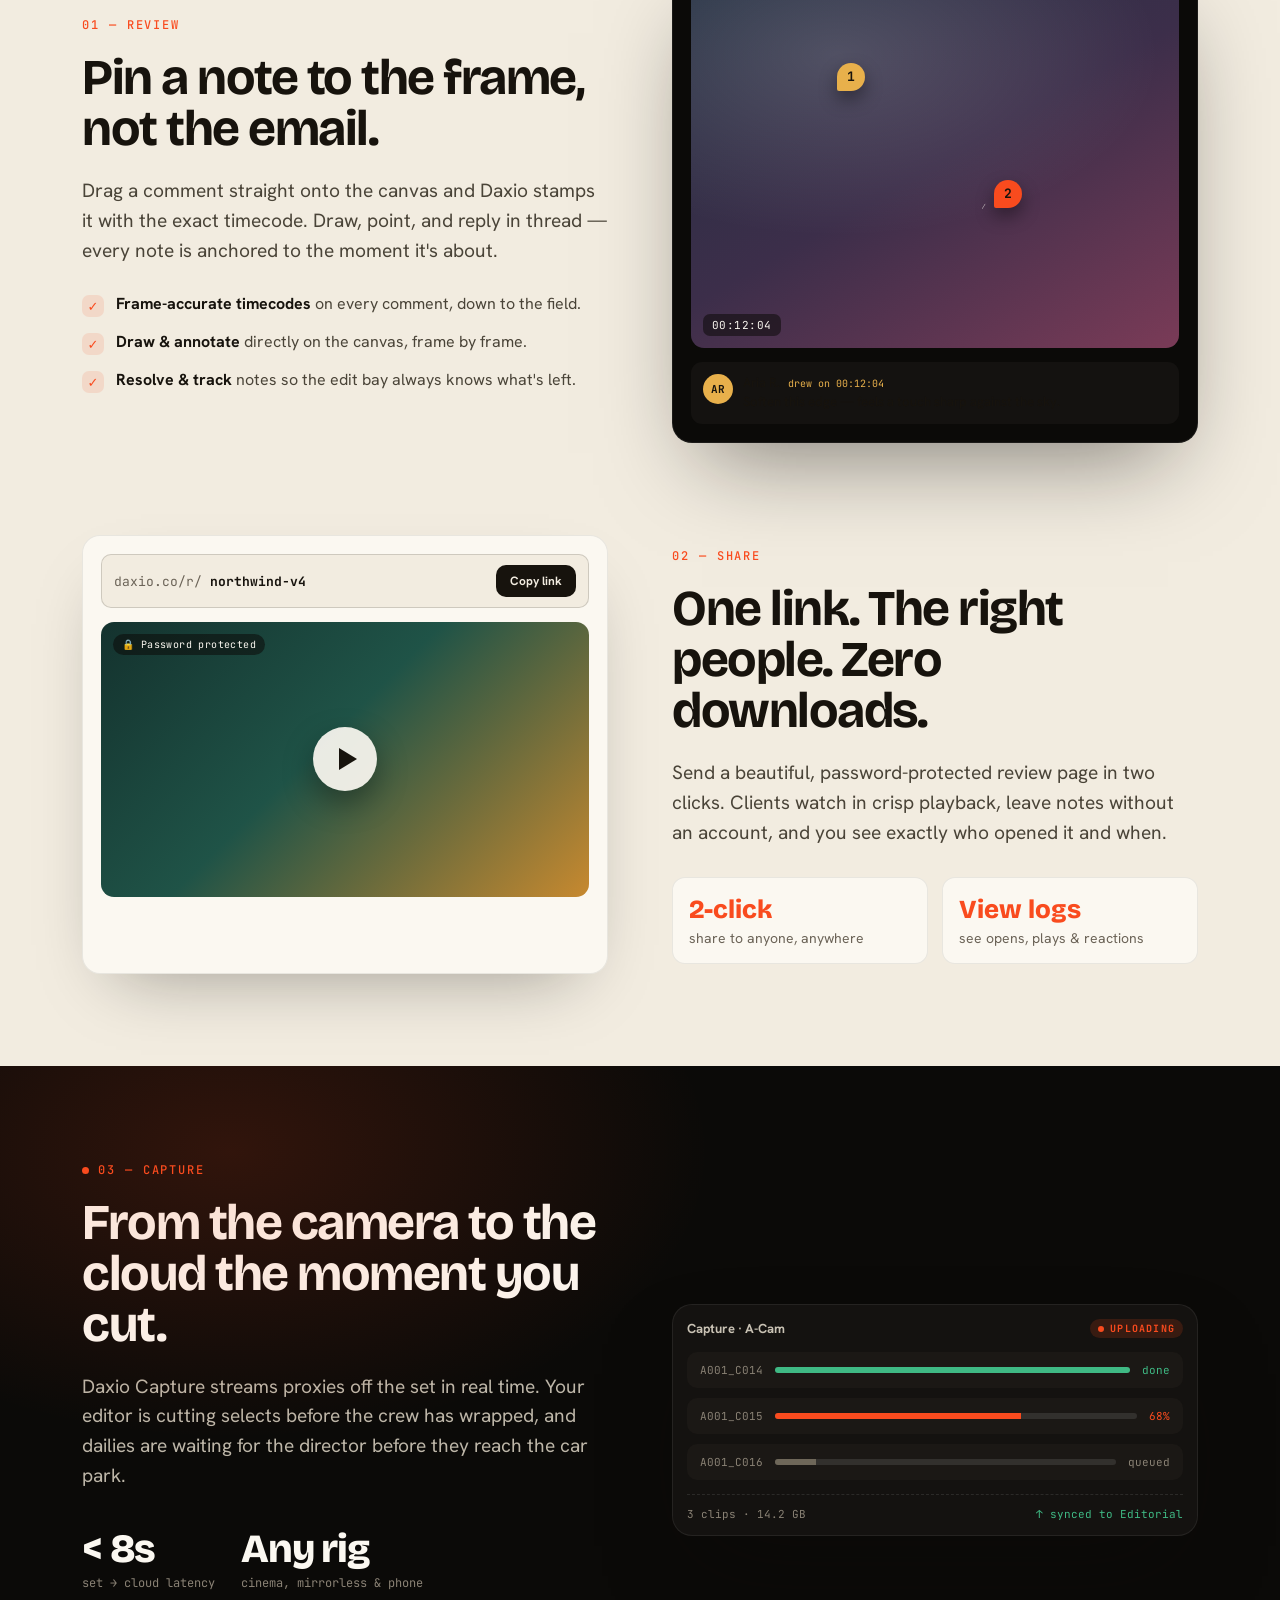
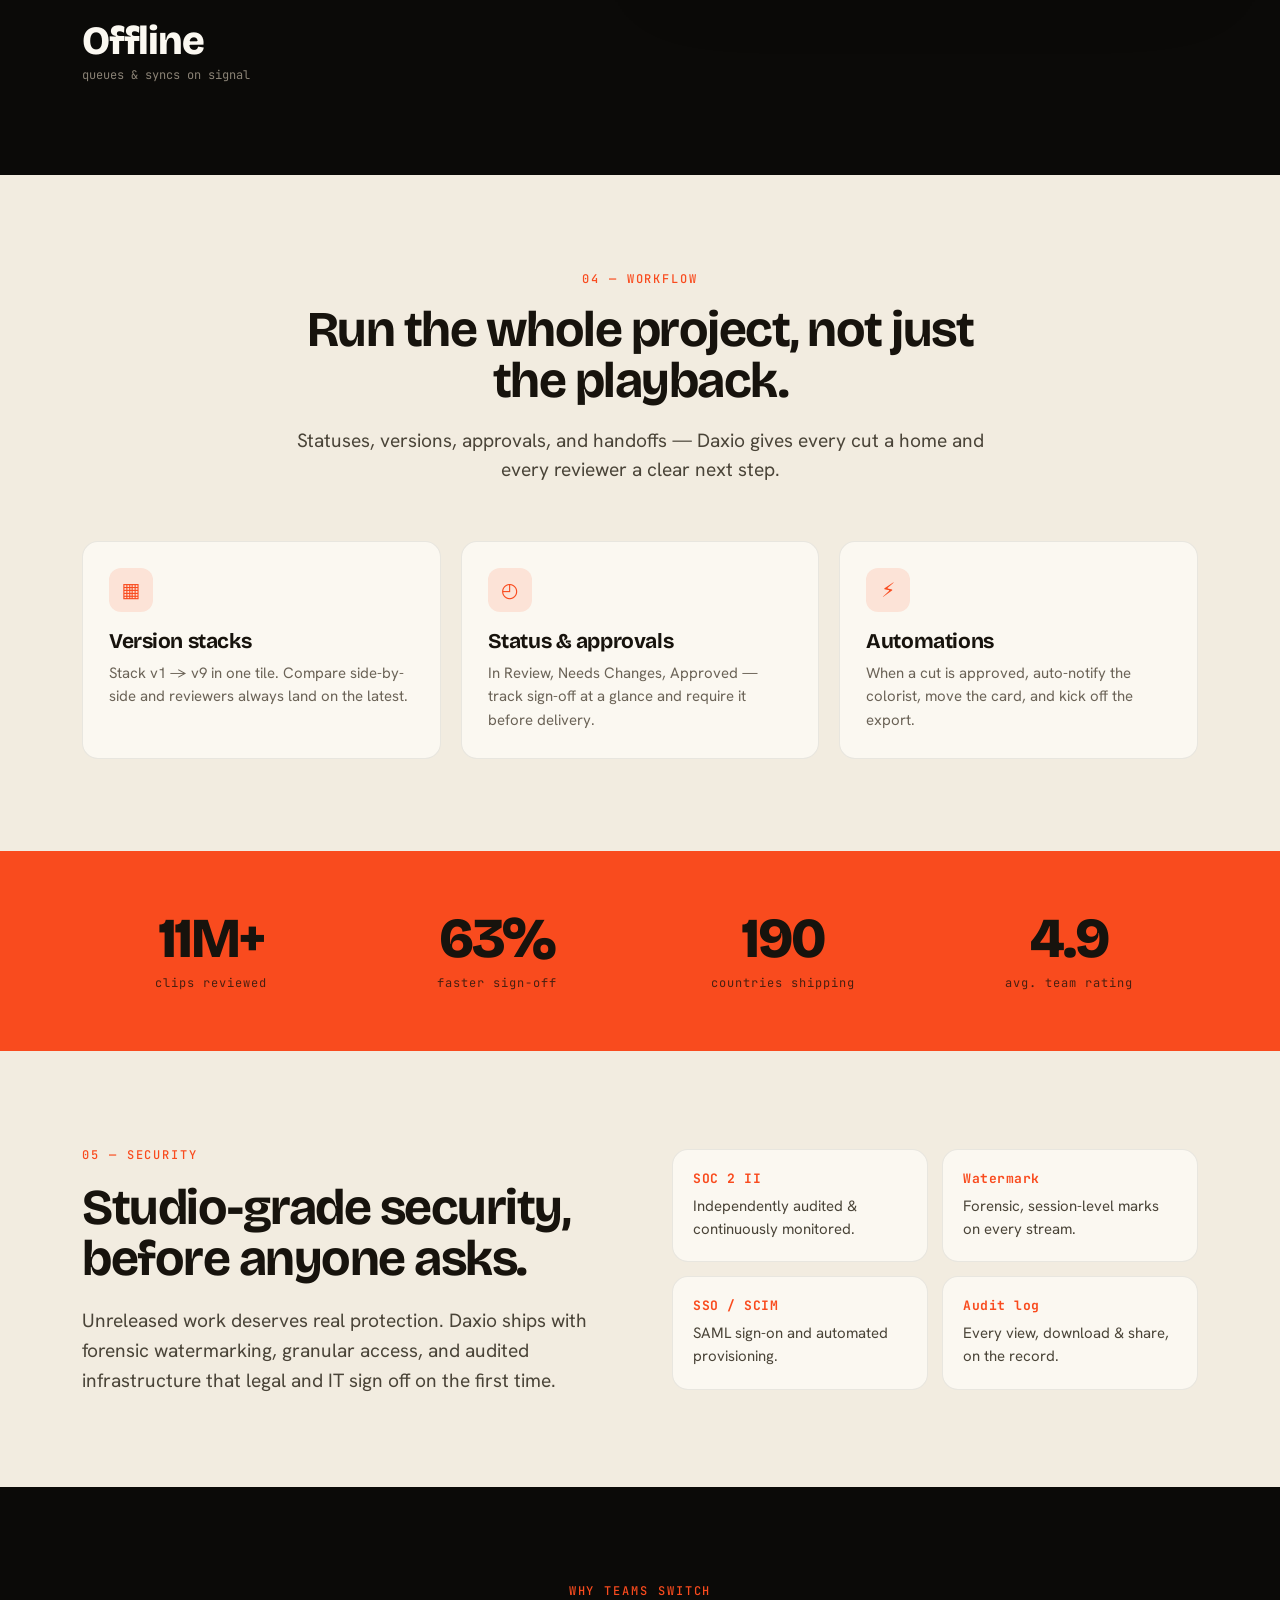
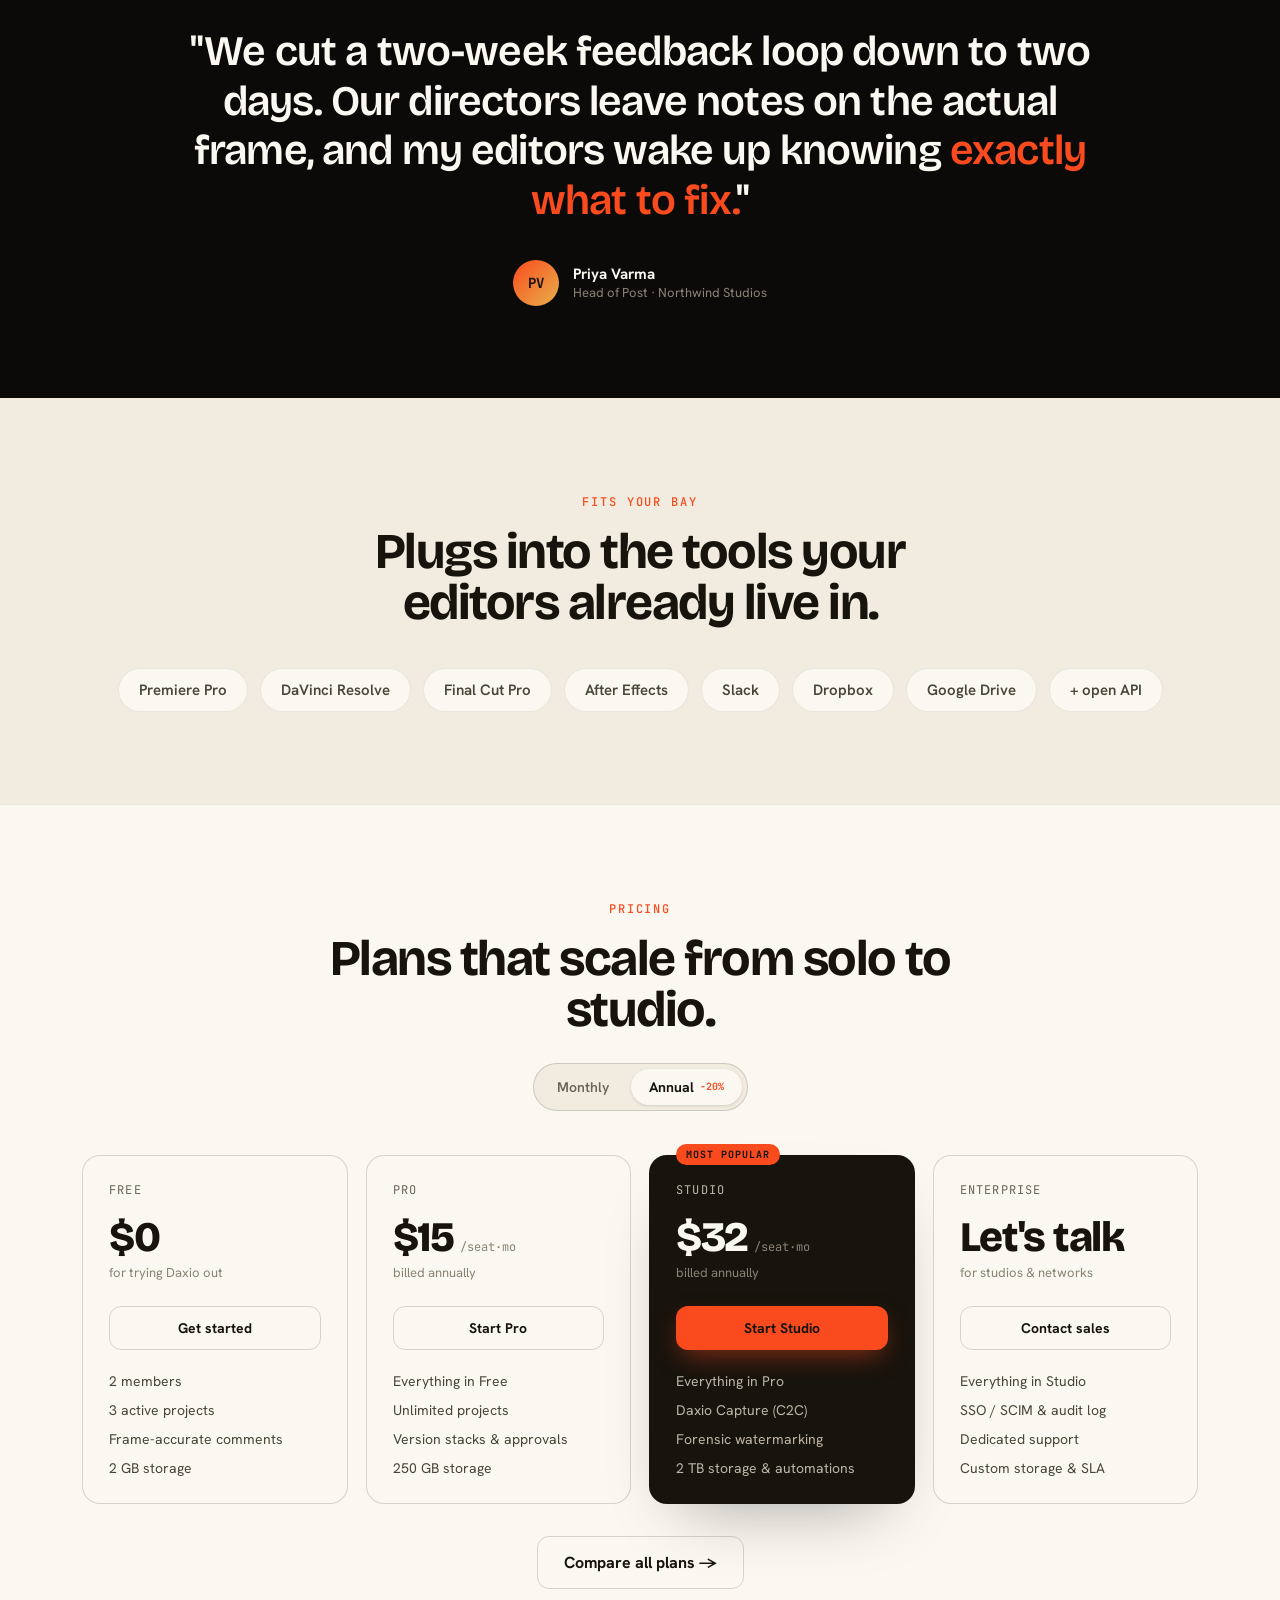
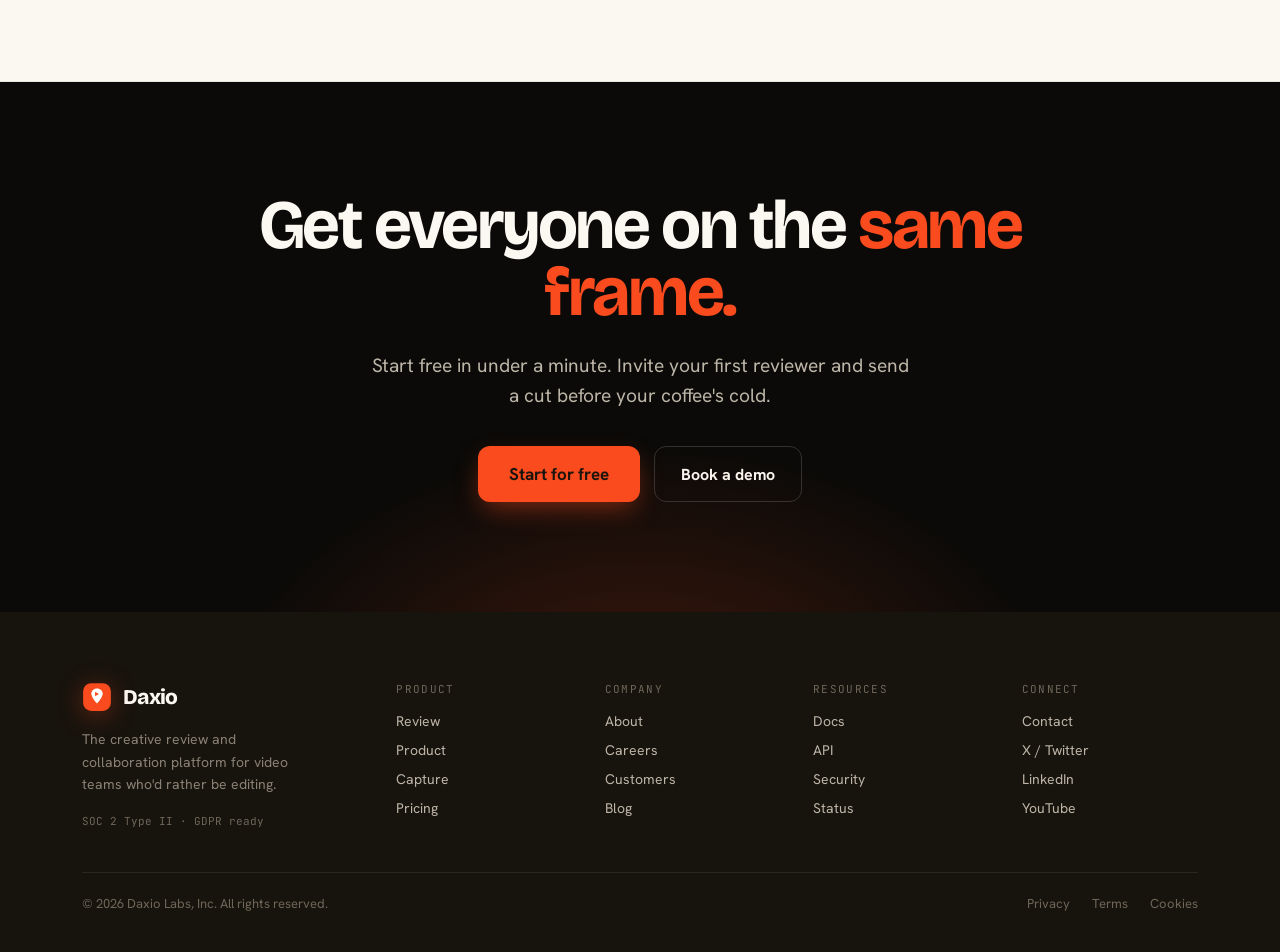
==== commit 457acdf9: "Add files via upload" ====
--- a/index.html
+++ b/index.html
@@ -75,9 +75,11 @@
         </div>
         <div style="display:flex;gap:12px;align-items:stretch;">
           <div style="flex:2 1 0;min-width:0;display:flex;flex-direction:column;gap:10px;">
-            <div class="screen" style="background:linear-gradient(120deg,#1B2A3A 0%,#2E4257 38%,#C2622E 86%,#E89A3C 100%);">
+            <div class="screen demo-reel">
+              <div class="reel-bg"></div>
+              <div class="reel-light"></div>
               <div class="sheen"></div>
-              <div class="bigplay"><span></span></div>
+              <div class="reel-grain"></div>
               <div class="pin demo-pin" style="top:30%;left:58%;background:#F94B1E;">2</div>
               <div class="tc" style="bottom:12px;left:12px;">00:42:17 / 01:58:04</div>
               <div class="tc" style="bottom:12px;right:12px;font-size:11px;">4K · ProRes</div>
@@ -128,12 +130,12 @@
     <div class="device" style="padding:18px;">
       <div class="screen" style="aspect-ratio:4/3;background:linear-gradient(150deg,#243042 0%,#3C2E4A 50%,#7A3B57 100%);">
         <div class="sheen"></div>
-        <div class="pin" style="top:22%;left:30%;width:28px;height:28px;background:#E8B04B;">1</div>
-        <div class="pin" style="top:54%;left:62%;width:28px;height:28px;background:#F94B1E;">2</div>
-        <svg viewBox="0 0 100 75" preserveAspectRatio="none" style="position:absolute;inset:0;width:100%;height:100%;pointer-events:none;"><path d="M30 44 q14 -8 30 2" fill="none" stroke="#FBF8F1" stroke-width="0.8" stroke-dasharray="2 2" opacity="0.7"/></svg>
+        <div class="pin rv-pin1" style="top:22%;left:30%;width:28px;height:28px;background:#E8B04B;">1</div>
+        <div class="pin rv-pin2" style="top:54%;left:62%;width:28px;height:28px;background:#F94B1E;">2</div>
+        <svg viewBox="0 0 100 75" preserveAspectRatio="none" style="position:absolute;inset:0;width:100%;height:100%;pointer-events:none;"><path class="rv-draw" pathLength="1" d="M30 44 q14 -8 30 2" fill="none" stroke="#FBF8F1" stroke-width="1.2" stroke-dasharray="1" stroke-dashoffset="1" opacity="0.85"/></svg>
         <div class="tc" style="bottom:12px;left:12px;font-size:11px;">00:12:04</div>
       </div>
-      <div style="margin-top:14px;display:flex;gap:10px;align-items:flex-start;background:#141210;border-radius:11px;padding:12px;">
+      <div class="rv-note" style="margin-top:14px;display:flex;gap:10px;align-items:flex-start;background:#141210;border-radius:11px;padding:12px;">
         <span class="av" style="flex:none;width:30px;height:30px;background:#E8B04B;color:#17130D;font-size:11px;">AR</span>
         <div style="line-height:1.45"><div style="display:flex;gap:8px;align-items:baseline;"><span class="nm" style="font-size:13px;">Aria R.</span><span class="mono" style="font-size:10px;color:#E8B04B;">drew on 00:12:04</span></div><div class="tx" style="font-size:13px;">Soften this edge — feels a touch sharp against the sky.</div></div>
       </div>
@@ -149,12 +151,12 @@
       <button class="btn btn-dark btn-sm" style="margin-left:auto;padding:7px 13px;font-size:12px;">Copy link</button>
     </div>
     <div class="screen" style="margin-top:14px;background:linear-gradient(135deg,#14322E 0%,#1F5347 45%,#C7892F 100%);">
-      <div class="bigplay"><span></span></div>
+      <div class="bigplay sh-play"><span></span></div>
       <div class="tc" style="top:12px;left:12px;font-size:10px;border-radius:999px;">🔒 Password protected</div>
     </div>
     <div style="margin-top:14px;display:flex;flex-direction:column;gap:10px;">
-      <div style="display:flex;align-items:center;gap:10px;font-size:13px;color:var(--ink-2);"><span style="width:8px;height:8px;border-radius:50%;background:#3FB984;"></span><strong style="color:var(--ink);">Client · Maya K.</strong> watched to the end<span class="mono" style="margin-left:auto;font-size:11px;color:var(--muted);">2m ago</span></div>
-      <div style="display:flex;align-items:center;gap:10px;font-size:13px;color:var(--ink-2);"><span style="width:8px;height:8px;border-radius:50%;background:#E8B04B;"></span><strong style="color:var(--ink);">Brand · Devon P.</strong> watched 0:00–1:12<span class="mono" style="margin-left:auto;font-size:11px;color:var(--muted);">14m ago</span></div>
+      <div class="sh-row sh-row1" style="display:flex;align-items:center;gap:10px;font-size:13px;color:var(--ink-2);"><span style="width:8px;height:8px;border-radius:50%;background:#3FB984;"></span><strong style="color:var(--ink);">Client · Maya K.</strong> watched to the end<span class="mono" style="margin-left:auto;font-size:11px;color:var(--muted);">2m ago</span></div>
+      <div class="sh-row sh-row2" style="display:flex;align-items:center;gap:10px;font-size:13px;color:var(--ink-2);"><span style="width:8px;height:8px;border-radius:50%;background:#E8B04B;"></span><strong style="color:var(--ink);">Brand · Devon P.</strong> watched 0:00–1:12<span class="mono" style="margin-left:auto;font-size:11px;color:var(--muted);">14m ago</span></div>
     </div>
   </div>
   <div>
@@ -185,9 +187,9 @@
       <div class="device" style="background:#141210;">
         <div style="display:flex;align-items:center;justify-content:space-between;margin-bottom:14px;"><span style="color:#C9C2B4;font-size:13px;font-weight:700;">Capture · A-Cam</span><span class="chip-rev" style="color:#F94B1E;background:rgba(249,75,30,0.16);display:inline-flex;align-items:center;gap:6px;"><span style="width:6px;height:6px;border-radius:50%;background:#F94B1E;animation:cuePulse 1.4s ease-in-out infinite;"></span>Uploading</span></div>
         <div style="display:flex;flex-direction:column;gap:10px;">
-          <div style="background:#1B1815;border-radius:10px;padding:11px 13px;display:flex;align-items:center;gap:12px;"><span class="mono" style="font-size:11px;color:#8A8275;flex:none;">A001_C014</span><div style="flex:1;height:6px;background:rgba(255,255,255,0.10);border-radius:999px;overflow:hidden;"><div style="height:100%;width:100%;background:#3FB984;"></div></div><span class="mono" style="font-size:11px;color:#3FB984;flex:none;">done</span></div>
-          <div style="background:#1B1815;border-radius:10px;padding:11px 13px;display:flex;align-items:center;gap:12px;"><span class="mono" style="font-size:11px;color:#8A8275;flex:none;">A001_C015</span><div style="flex:1;height:6px;background:rgba(255,255,255,0.10);border-radius:999px;overflow:hidden;"><div style="height:100%;width:68%;background:#F94B1E;"></div></div><span class="mono" style="font-size:11px;color:#F94B1E;flex:none;">68%</span></div>
-          <div style="background:#1B1815;border-radius:10px;padding:11px 13px;display:flex;align-items:center;gap:12px;"><span class="mono" style="font-size:11px;color:#8A8275;flex:none;">A001_C016</span><div style="flex:1;height:6px;background:rgba(255,255,255,0.10);border-radius:999px;overflow:hidden;"><div style="height:100%;width:12%;background:#6E6759;"></div></div><span class="mono" style="font-size:11px;color:#8A8275;flex:none;">queued</span></div>
+          <div style="background:#1B1815;border-radius:10px;padding:11px 13px;display:flex;align-items:center;gap:12px;"><span class="mono" style="font-size:11px;color:#8A8275;flex:none;">A001_C014</span><div style="flex:1;height:6px;background:rgba(255,255,255,0.10);border-radius:999px;overflow:hidden;"><div class="cap-bar1" style="height:100%;width:100%;background:#3FB984;"></div></div><span class="mono" style="font-size:11px;color:#3FB984;flex:none;">done</span></div>
+          <div style="background:#1B1815;border-radius:10px;padding:11px 13px;display:flex;align-items:center;gap:12px;"><span class="mono" style="font-size:11px;color:#8A8275;flex:none;">A001_C015</span><div style="flex:1;height:6px;background:rgba(255,255,255,0.10);border-radius:999px;overflow:hidden;"><div class="cap-bar2" style="height:100%;width:68%;background:#F94B1E;"></div></div><span class="mono" style="font-size:11px;color:#F94B1E;flex:none;">68%</span></div>
+          <div style="background:#1B1815;border-radius:10px;padding:11px 13px;display:flex;align-items:center;gap:12px;"><span class="mono" style="font-size:11px;color:#8A8275;flex:none;">A001_C016</span><div style="flex:1;height:6px;background:rgba(255,255,255,0.10);border-radius:999px;overflow:hidden;"><div class="cap-bar3" style="height:100%;width:12%;background:#6E6759;"></div></div><span class="mono" style="font-size:11px;color:#8A8275;flex:none;">queued</span></div>
         </div>
         <div style="margin-top:14px;border-top:1px dashed rgba(255,255,255,0.10);padding-top:12px;display:flex;justify-content:space-between;" class="mono"><span style="font-size:11px;color:#8A8275;">3 clips · 14.2 GB</span><span style="font-size:11px;color:#3FB984;">↑ synced to Editorial</span></div>
       </div>
--- a/daxio.css
+++ b/daxio.css
@@ -264,3 +264,43 @@
 .demo-pin{animation:dxPin 6.5s ease-in-out infinite;}
 .demo-note{animation:dxNote 6.5s ease-in-out infinite;}
 @media (prefers-reduced-motion:reduce){.demo-playhead,.demo-progress,.demo-pin,.demo-note{animation:none;}.hero .device{transition:none;}}
+
+/* ===== hero: animated "footage" playing in the frame ===== */
+.demo-reel{background:#0a0f16;}
+.reel-bg{position:absolute;inset:-14%;background:linear-gradient(120deg,#16263a 0%,#2E4257 34%,#9c4f25 76%,#E89A3C 100%);animation:reelPan 11s ease-in-out infinite alternate;}
+.reel-light{position:absolute;inset:0;background:radial-gradient(240px 180px at 14% 24%,rgba(255,255,255,.30),transparent 60%);mix-blend-mode:screen;animation:reelLight 7s ease-in-out infinite alternate;}
+.reel-grain{position:absolute;inset:0;opacity:.10;mix-blend-mode:overlay;pointer-events:none;background-image:url("data:image/svg+xml,%3Csvg xmlns='http://www.w3.org/2000/svg' width='100' height='100'%3E%3Cfilter id='n'%3E%3CfeTurbulence type='fractalNoise' baseFrequency='0.85' numOctaves='2' stitchTiles='stitch'/%3E%3C/filter%3E%3Crect width='100%25' height='100%25' filter='url(%23n)'/%3E%3C/svg%3E");animation:reelGrain .5s steps(2) infinite;}
+@keyframes reelPan{0%{transform:scale(1.08) translate(2%,1%)}100%{transform:scale(1.28) translate(-6%,-5%)}}
+@keyframes reelLight{0%{transform:translate(-20px,10px)}100%{transform:translate(190px,-12px)}}
+@keyframes reelGrain{0%{transform:translate(0,0)}100%{transform:translate(-7px,5px)}}
+
+/* ===== Review section: pins drop + annotation draws + note slides in ===== */
+.rv-pin1{animation:rvPin1 6.5s ease-in-out infinite;}
+.rv-pin2{animation:rvPin2 6.5s ease-in-out infinite;}
+.rv-draw{animation:rvDraw 6.5s ease-in-out infinite;}
+.rv-note{animation:rvNote 6.5s ease-in-out infinite;}
+@keyframes rvPin1{0%,4%{opacity:0;transform:scale(.3)}10%{opacity:1;transform:scale(1.18)}16%{transform:scale(1)}90%{opacity:1}97%,100%{opacity:0;transform:scale(.3)}}
+@keyframes rvPin2{0%,26%{opacity:0;transform:scale(.3)}32%{opacity:1;transform:scale(1.18)}38%{transform:scale(1)}90%{opacity:1}97%,100%{opacity:0;transform:scale(.3)}}
+@keyframes rvDraw{0%,16%{stroke-dashoffset:1}42%{stroke-dashoffset:0}90%{stroke-dashoffset:0}99%,100%{stroke-dashoffset:1}}
+@keyframes rvNote{0%,42%{opacity:0;transform:translateY(10px)}52%{opacity:1;transform:none}90%{opacity:1}100%{opacity:0;transform:translateY(10px)}}
+
+/* ===== Share section: play pulses + viewer logs stream in ===== */
+.sh-play span{animation:shPlay 2.4s ease-in-out infinite;}
+@keyframes shPlay{0%,100%{box-shadow:0 0 0 0 rgba(255,255,255,.5)}50%{box-shadow:0 0 0 16px rgba(255,255,255,0)}}
+.sh-row{opacity:0;}
+.sh-row1{animation:shRow 5.5s ease-in-out infinite;}
+.sh-row2{animation:shRow 5.5s ease-in-out infinite;animation-delay:.7s;}
+@keyframes shRow{0%,8%{opacity:0;transform:translateY(8px)}18%{opacity:1;transform:none}92%{opacity:1}100%{opacity:0;transform:translateY(8px)}}
+
+/* ===== Capture section: upload bars fill ===== */
+.cap-bar1{animation:capFill1 5s ease-out infinite;}
+.cap-bar2{animation:capFill2 5s ease-out infinite;}
+.cap-bar3{animation:capFill3 5s ease-out infinite;}
+@keyframes capFill1{0%{width:0}24%{width:100%}100%{width:100%}}
+@keyframes capFill2{0%{width:0}40%{width:42%}82%{width:78%}100%{width:78%}}
+@keyframes capFill3{0%{width:0}62%{width:7%}100%{width:22%}}
+
+@media (prefers-reduced-motion:reduce){
+  .reel-bg,.reel-light,.reel-grain,.rv-pin1,.rv-pin2,.rv-draw,.rv-note,.sh-play span,.sh-row1,.sh-row2,.cap-bar1,.cap-bar2,.cap-bar3{animation:none !important;}
+  .sh-row{opacity:1;}
+}
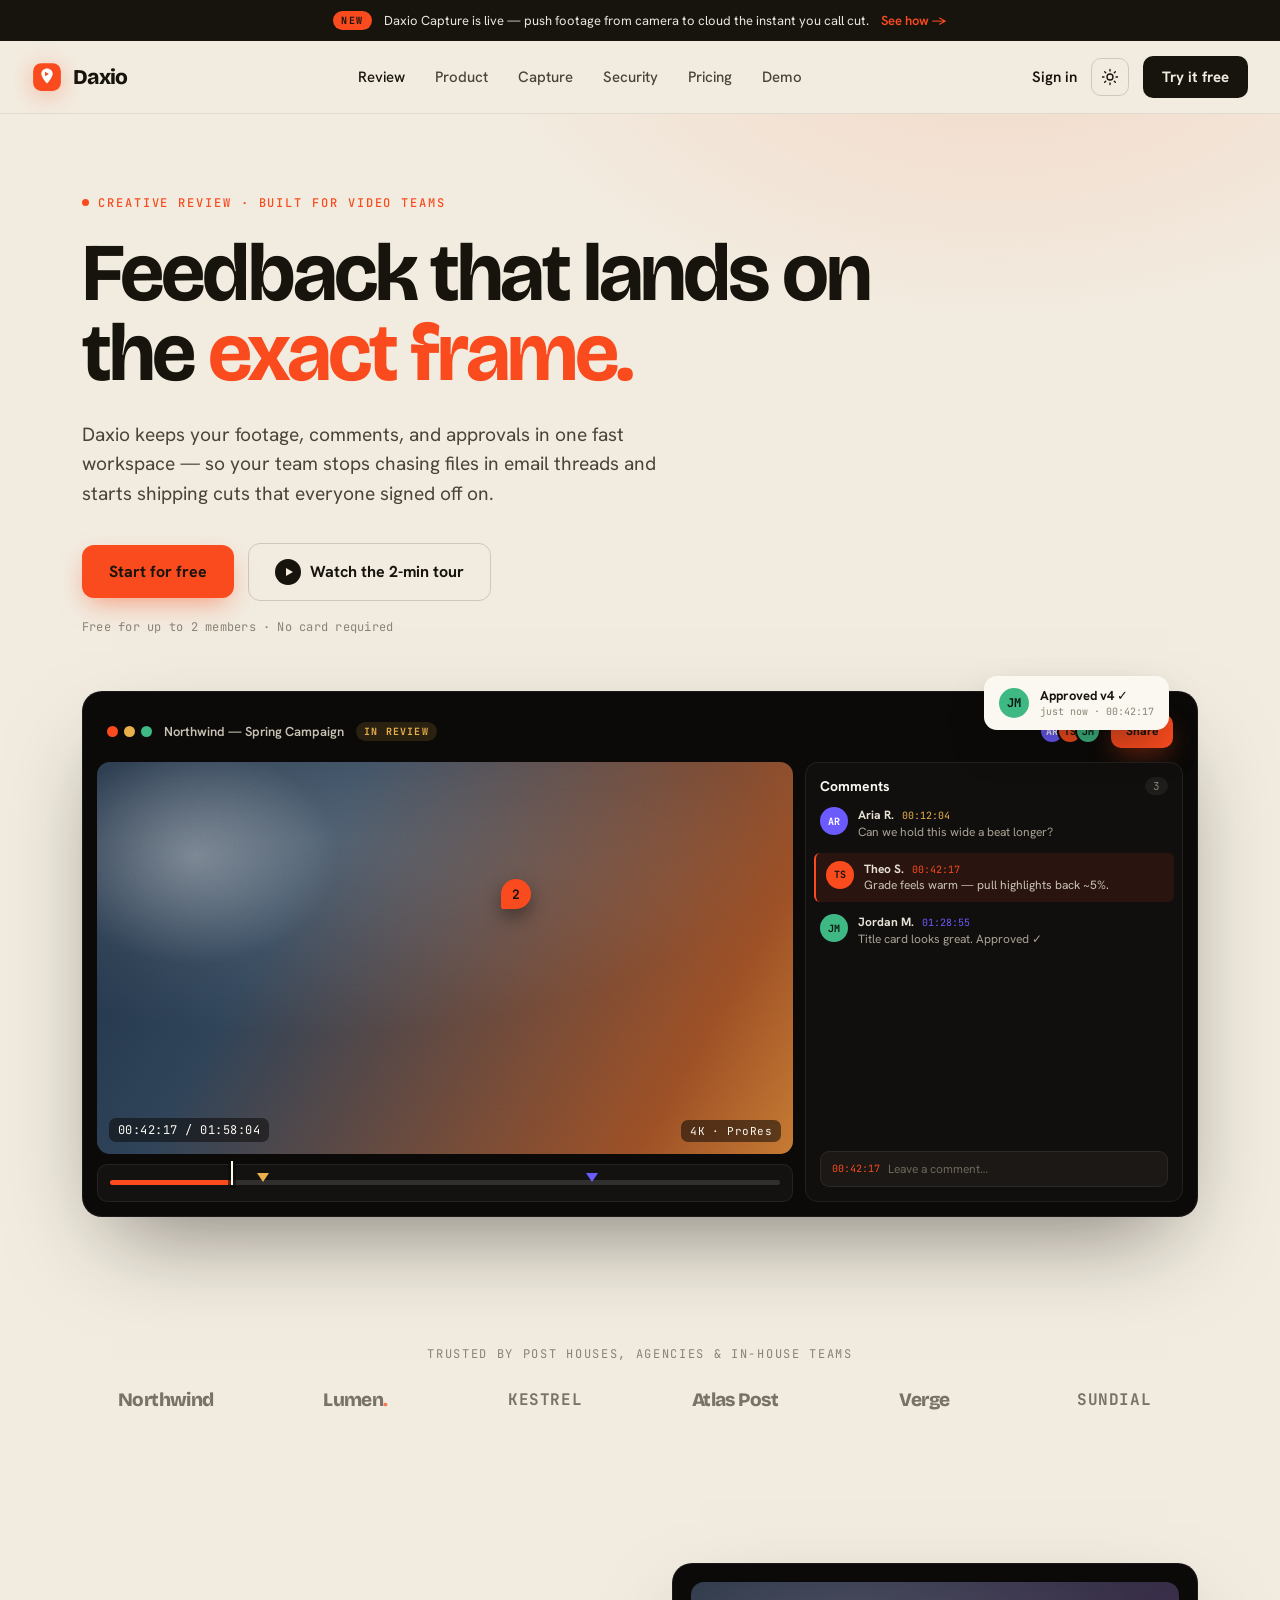
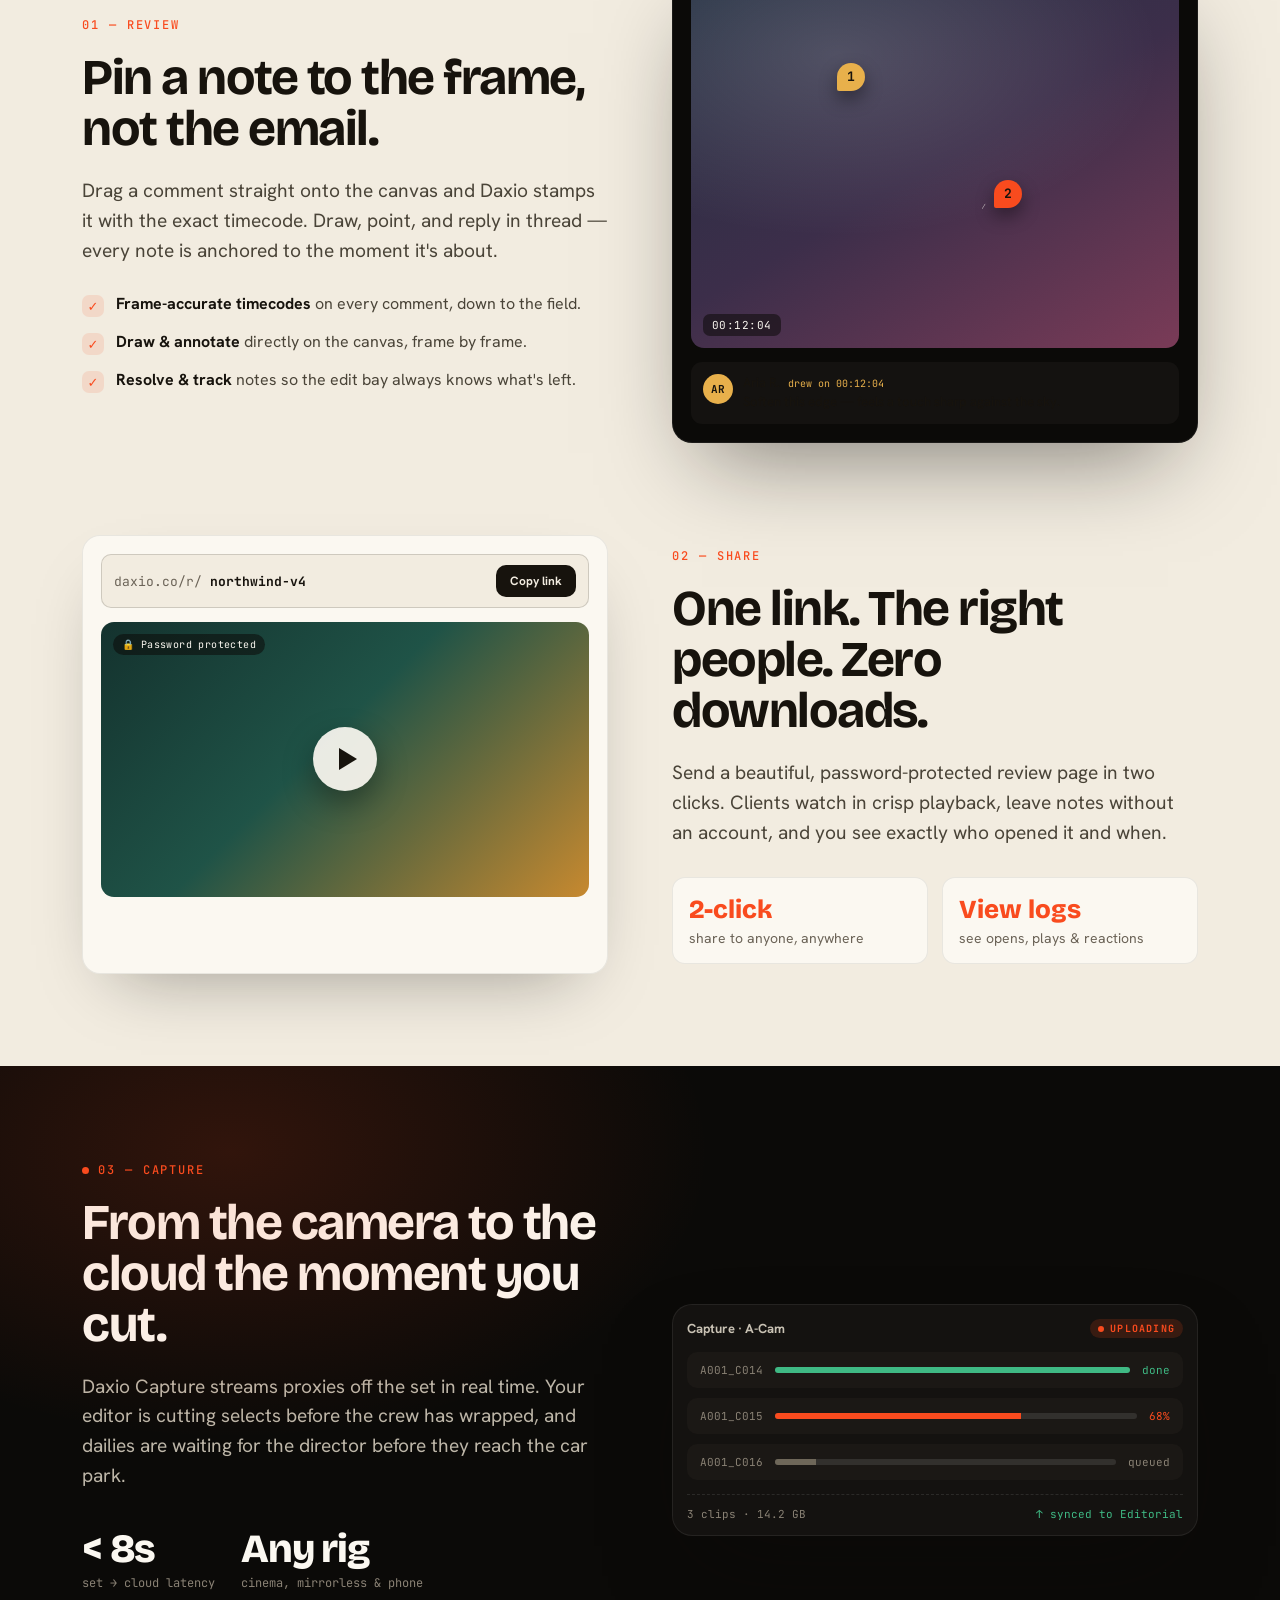
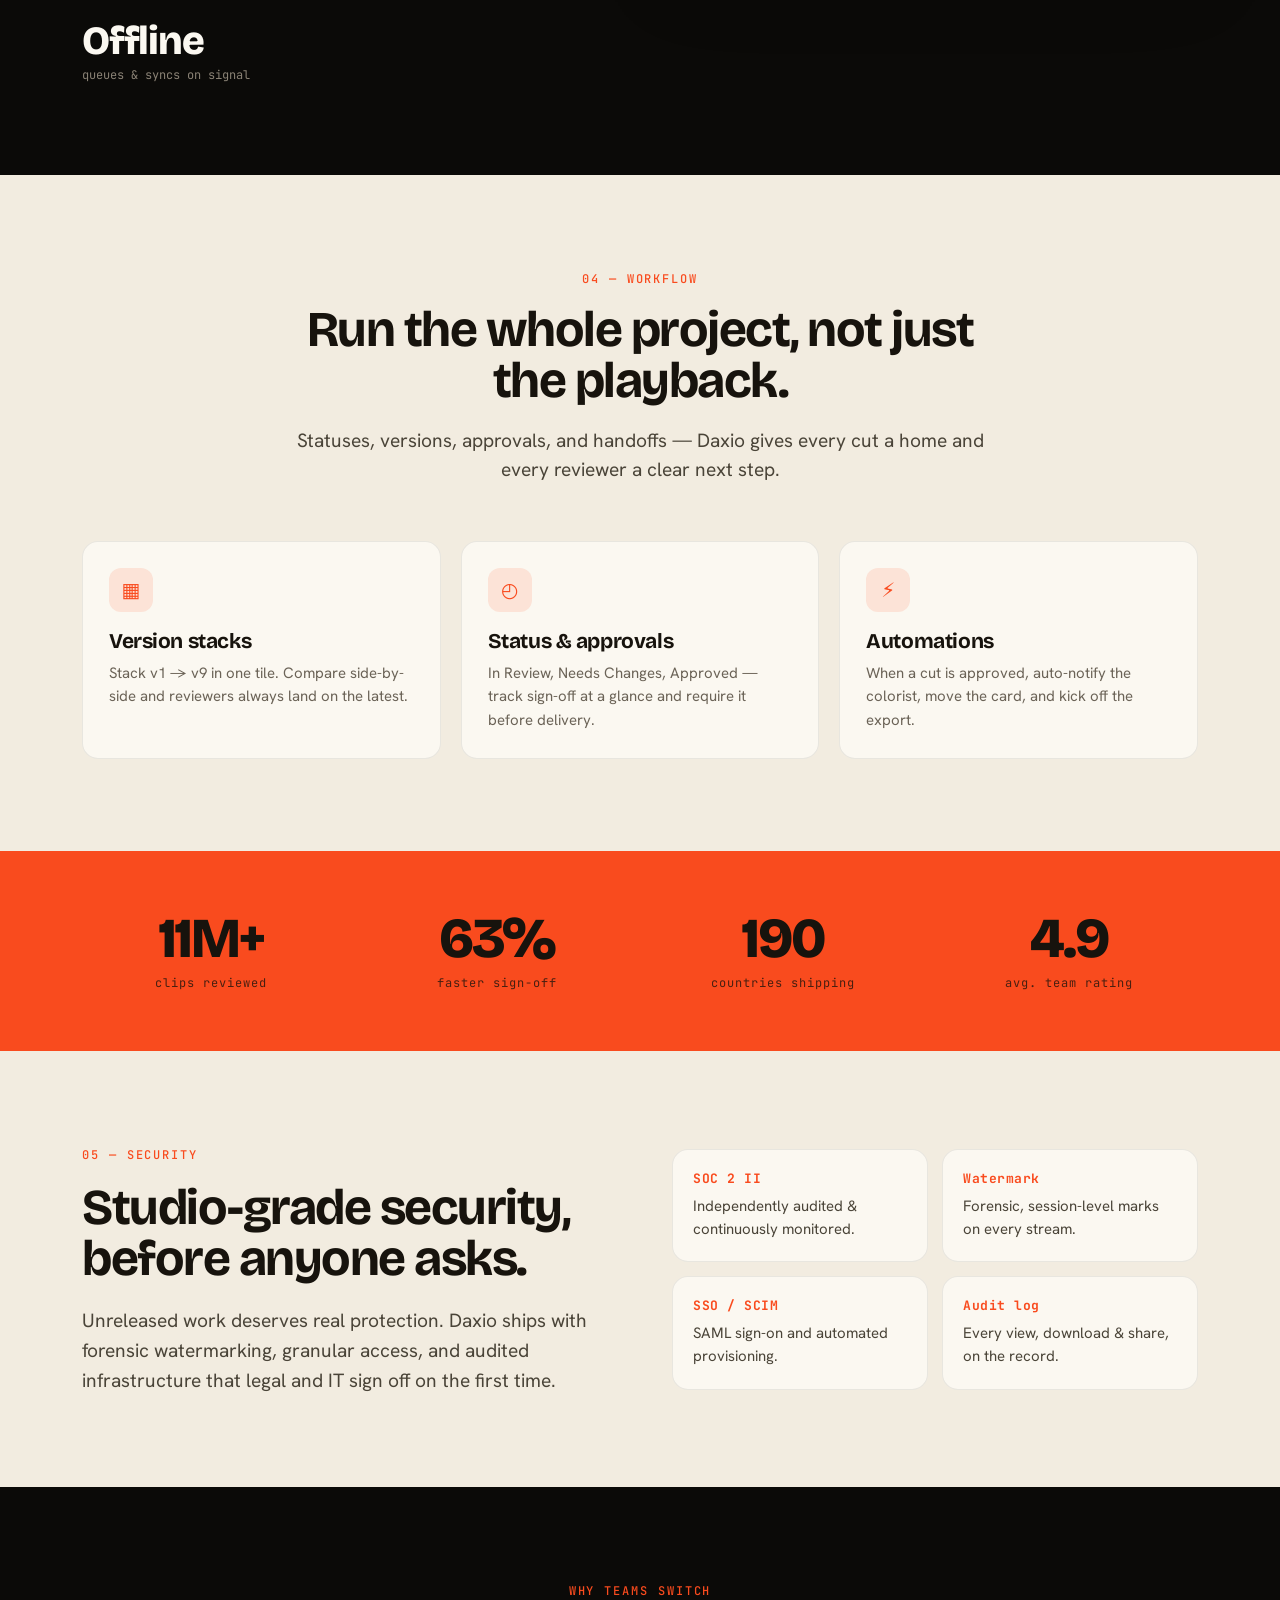
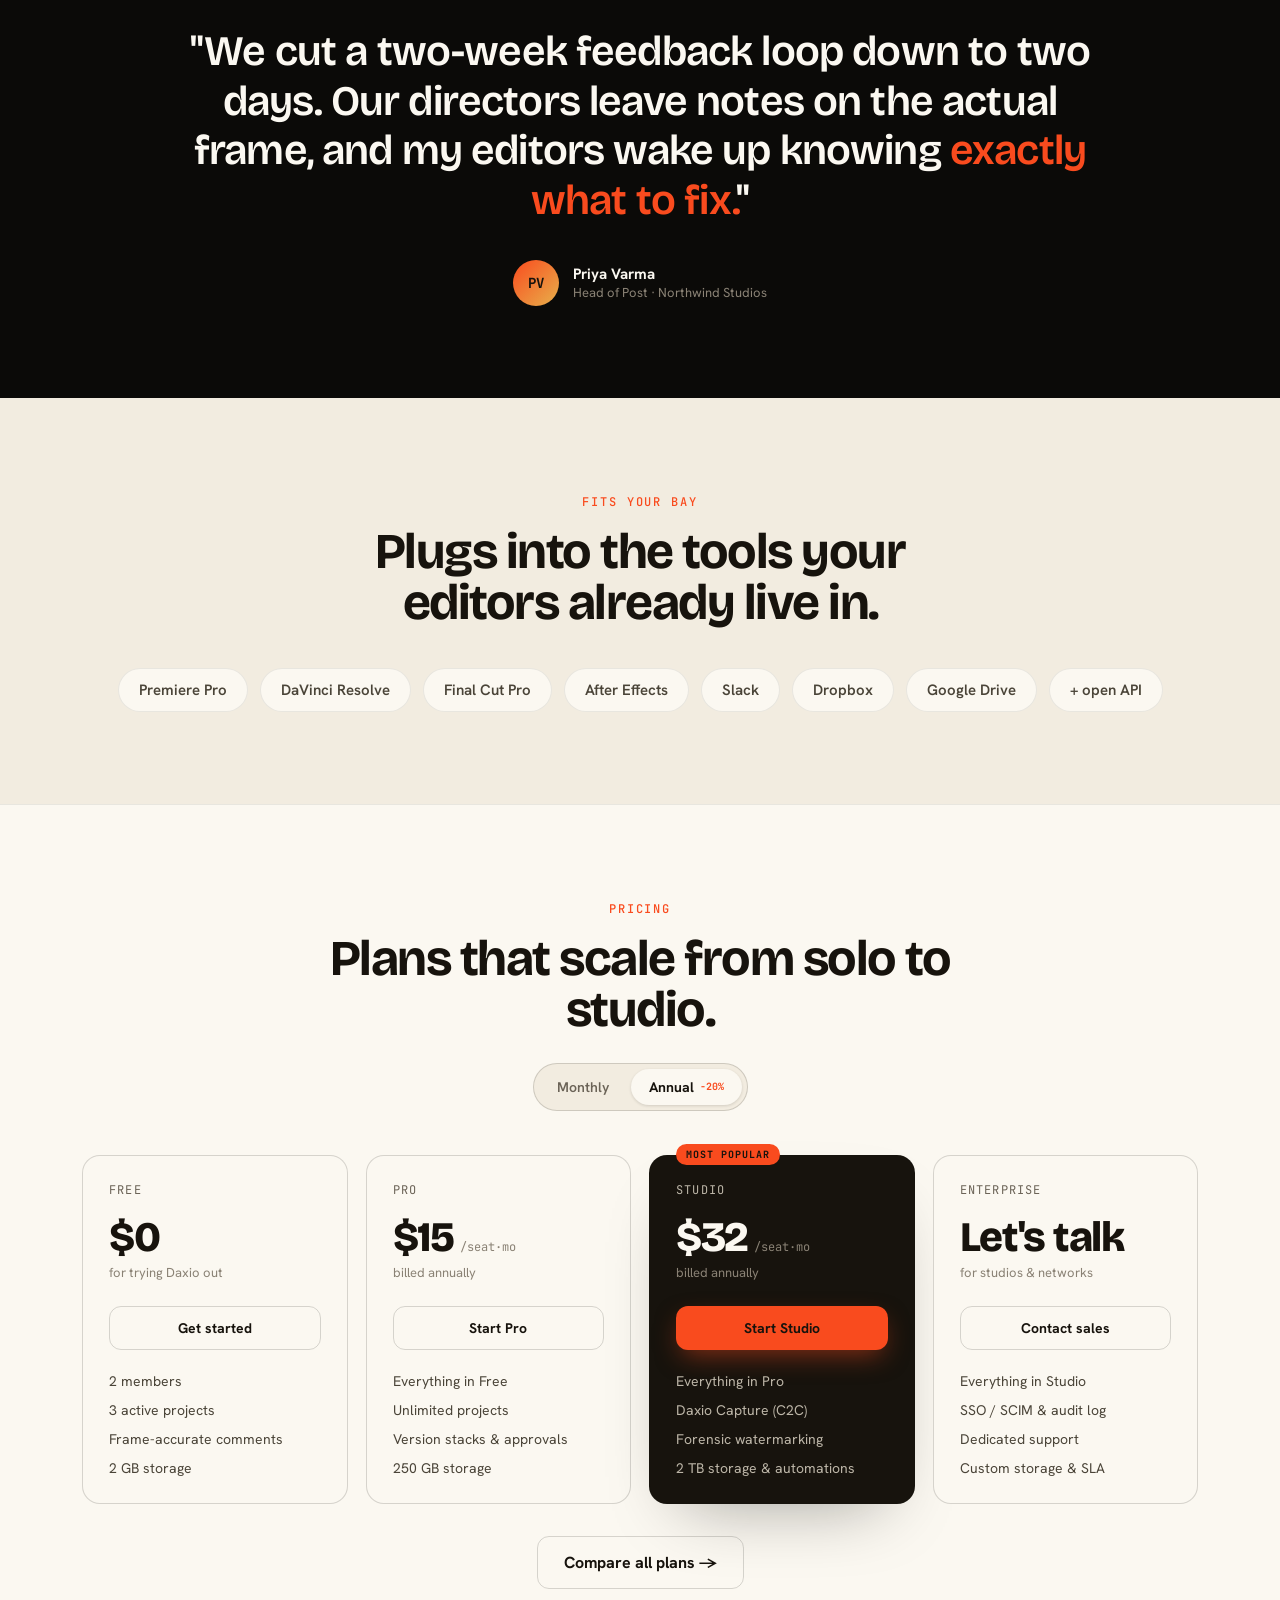
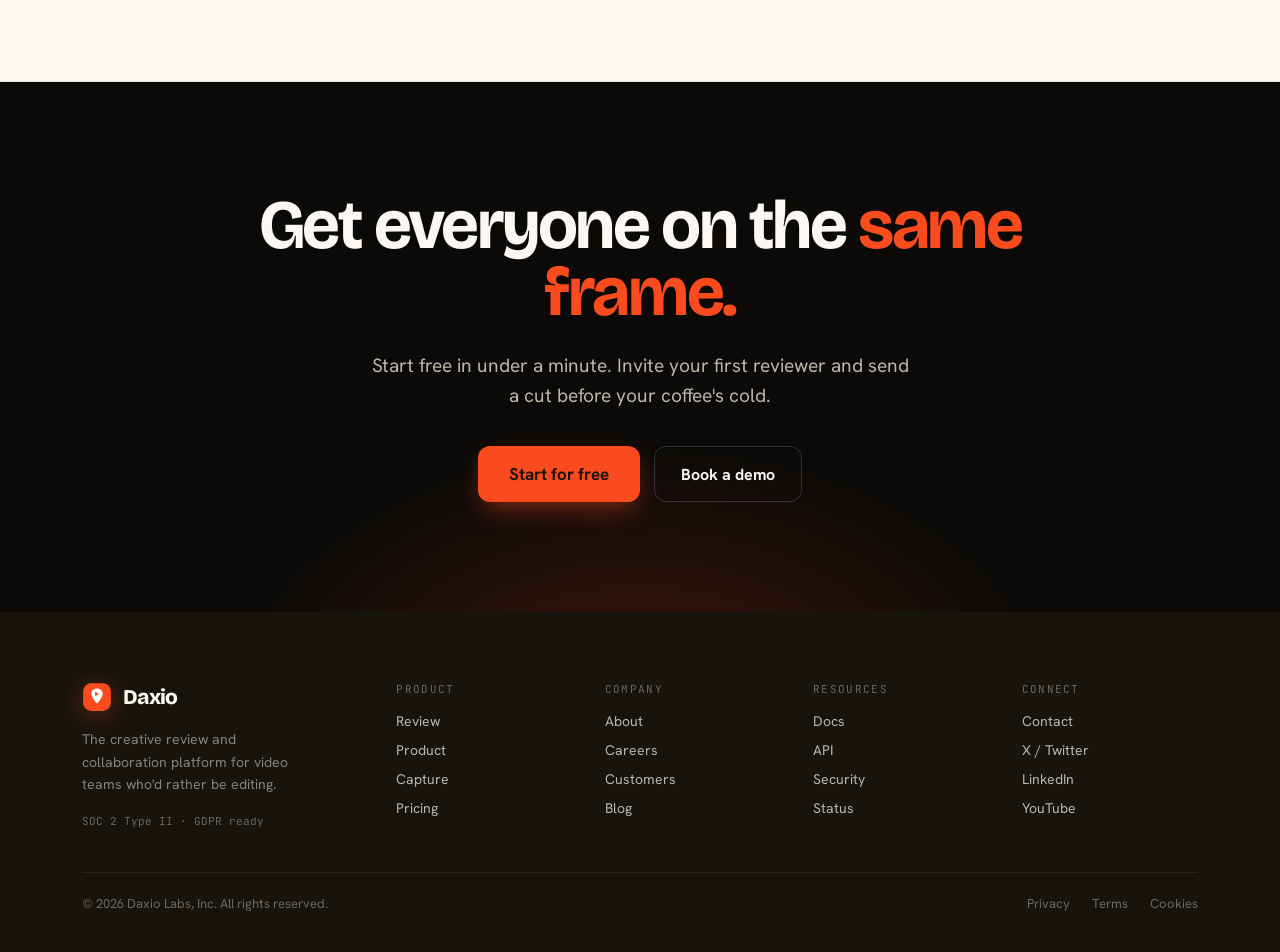
==== commit 1a536d05: "Add files via upload" ====
--- a/index.html
+++ b/index.html
@@ -4,6 +4,7 @@
 <meta charset="utf-8" />
 <meta name="viewport" content="width=device-width, initial-scale=1" />
 <title>Daxio — Feedback that lands on the exact frame</title>
+<meta name="description" content="Daxio is a fast creative-review workspace for video teams — frame-accurate comments, version stacks, approvals, and camera-to-cloud capture, all in one place." />
 <link rel="preconnect" href="https://fonts.googleapis.com" />
 <link rel="preconnect" href="https://fonts.gstatic.com" crossorigin />
 <link href="https://fonts.googleapis.com/css2?family=Bricolage+Grotesque:opsz,wght@12..96,500;12..96,600;12..96,700;12..96,800&family=Hanken+Grotesk:wght@400;500;600;700&family=JetBrains+Mono:wght@400;500;700&display=swap" rel="stylesheet" />
@@ -30,7 +31,7 @@
     <a href="app.html">Demo</a>
   </nav>
   <div class="nav-right">
-    <a href="#" class="signin">Sign in</a>
+    <a href="app.html" class="signin">Sign in</a>
     <button class="theme-toggle" id="themeToggle" aria-label="Toggle theme">
       <svg class="sun" viewBox="0 0 24 24" fill="none" stroke="currentColor" stroke-width="1.8" stroke-linecap="round"><circle cx="12" cy="12" r="4"/><path d="M12 2v2M12 20v2M4.9 4.9l1.4 1.4M17.7 17.7l1.4 1.4M2 12h2M20 12h2M4.9 19.1l1.4-1.4M17.7 6.3l1.4-1.4"/></svg>
       <svg class="moon" viewBox="0 0 24 24" fill="none" stroke="currentColor" stroke-width="1.8" stroke-linecap="round" stroke-linejoin="round"><path d="M21 12.8A9 9 0 1 1 11.2 3a7 7 0 0 0 9.8 9.8z"/></svg>
@@ -258,10 +259,10 @@
     <div class="bill-toggle" id="billing"><button data-bill="monthly">Monthly</button><button data-bill="annual" class="on">Annual <span class="mono accent" style="font-size:10px;">−20%</span></button></div>
   </div>
   <div class="price-grid">
-    <div class="price"><div class="tier">Free</div><div class="amt">$0</div><div class="sub">for trying Daxio out</div><a href="#" class="btn btn-outline" style="margin-top:22px;justify-content:center;width:100%;font-size:14px;padding:12px;">Get started</a><ul><li>2 members</li><li>3 active projects</li><li>Frame-accurate comments</li><li>2 GB storage</li></ul></div>
-    <div class="price"><div class="tier">Pro</div><div style="display:flex;align-items:baseline;gap:6px;margin:14px 0 2px;"><span class="amt" style="margin:0;" data-monthly="$19" data-annual="$15">$15</span><span class="per">/seat·mo</span></div><div class="sub" data-billnote>billed annually</div><a href="#" class="btn btn-outline" style="margin-top:22px;justify-content:center;width:100%;font-size:14px;padding:12px;">Start Pro</a><ul><li>Everything in Free</li><li>Unlimited projects</li><li>Version stacks &amp; approvals</li><li>250 GB storage</li></ul></div>
-    <div class="price featured"><span class="badge">Most popular</span><div class="tier">Studio</div><div style="display:flex;align-items:baseline;gap:6px;margin:14px 0 2px;"><span class="amt" style="margin:0;" data-monthly data-monthly="$39" data-annual="$32">$32</span><span class="per">/seat·mo</span></div><div class="sub" data-billnote>billed annually</div><a href="#" class="btn btn-primary" style="margin-top:22px;justify-content:center;width:100%;font-size:14px;padding:12px;">Start Studio</a><ul><li>Everything in Pro</li><li>Daxio Capture (C2C)</li><li>Forensic watermarking</li><li>2 TB storage &amp; automations</li></ul></div>
-    <div class="price"><div class="tier">Enterprise</div><div class="amt">Let's talk</div><div class="sub">for studios &amp; networks</div><a href="#" class="btn btn-outline" style="margin-top:22px;justify-content:center;width:100%;font-size:14px;padding:12px;">Contact sales</a><ul><li>Everything in Studio</li><li>SSO / SCIM &amp; audit log</li><li>Dedicated support</li><li>Custom storage &amp; SLA</li></ul></div>
+    <div class="price"><div class="tier">Free</div><div class="amt">$0</div><div class="sub">for trying Daxio out</div><a href="app.html" class="btn btn-outline" style="margin-top:22px;justify-content:center;width:100%;font-size:14px;padding:12px;">Get started</a><ul><li>2 members</li><li>3 active projects</li><li>Frame-accurate comments</li><li>2 GB storage</li></ul></div>
+    <div class="price"><div class="tier">Pro</div><div style="display:flex;align-items:baseline;gap:6px;margin:14px 0 2px;"><span class="amt" style="margin:0;" data-monthly="$19" data-annual="$15">$15</span><span class="per">/seat·mo</span></div><div class="sub" data-billnote>billed annually</div><a href="app.html" class="btn btn-outline" style="margin-top:22px;justify-content:center;width:100%;font-size:14px;padding:12px;">Start Pro</a><ul><li>Everything in Free</li><li>Unlimited projects</li><li>Version stacks &amp; approvals</li><li>250 GB storage</li></ul></div>
+    <div class="price featured"><span class="badge">Most popular</span><div class="tier">Studio</div><div style="display:flex;align-items:baseline;gap:6px;margin:14px 0 2px;"><span class="amt" style="margin:0;" data-monthly="$39" data-annual="$32">$32</span><span class="per">/seat·mo</span></div><div class="sub" data-billnote>billed annually</div><a href="app.html" class="btn btn-primary" style="margin-top:22px;justify-content:center;width:100%;font-size:14px;padding:12px;">Start Studio</a><ul><li>Everything in Pro</li><li>Daxio Capture (C2C)</li><li>Forensic watermarking</li><li>2 TB storage &amp; automations</li></ul></div>
+    <div class="price"><div class="tier">Enterprise</div><div class="amt">Let's talk</div><div class="sub">for studios &amp; networks</div><a href="mailto:sales@daxio.app" class="btn btn-outline" style="margin-top:22px;justify-content:center;width:100%;font-size:14px;padding:12px;">Contact sales</a><ul><li>Everything in Studio</li><li>SSO / SCIM &amp; audit log</li><li>Dedicated support</li><li>Custom storage &amp; SLA</li></ul></div>
   </div>
   <div class="center" style="margin-top:32px;"><a href="pricing.html" class="btn btn-outline">Compare all plans &rarr;</a></div>
 </div></section>
@@ -272,7 +273,7 @@
     <h2 class="h1" style="font-size:clamp(38px,5.4vw,72px);">Get everyone on the <span class="accent">same frame.</span></h2>
     <p class="lead" style="margin:24px auto 0;max-width:50ch;">Start free in under a minute. Invite your first reviewer and send a cut before your coffee's cold.</p>
     <div style="display:flex;flex-wrap:wrap;justify-content:center;gap:14px;margin-top:36px;">
-      <a href="pricing.html" class="btn btn-primary" style="font-size:17px;padding:16px 30px;">Start for free</a>
+      <a href="app.html" class="btn btn-primary" style="font-size:17px;padding:16px 30px;">Start for free</a>
       <a href="product.html" class="btn btn-outline" style="color:var(--cream);border-color:rgba(255,255,255,0.16);">Book a demo</a>
     </div>
   </div>
--- a/daxio.css
+++ b/daxio.css
@@ -1,7 +1,11 @@
 /* ============================================================
-   Cue — design system (light + dark). Fonts: Bricolage Grotesque,
+   Daxio — design system (light + dark). Fonts: Bricolage Grotesque,
    Hanken Grotesk, JetBrains Mono.
    ============================================================ */
+/* keyboard focus — visible outline for a11y (no focus styles existed before) */
+a:focus-visible,button:focus-visible,input:focus-visible,select:focus-visible,textarea:focus-visible,[tabindex]:focus-visible{
+  outline:2px solid var(--accent);outline-offset:2px;border-radius:4px;
+}
 :root,[data-theme="light"]{
   --bg:#F2ECE0; --surface:#FBF8F1; --surface-2:#F2ECE0; --surface-3:#EBE4D6;
   --ink:#17130D; --ink-2:#4A4438; --ink-3:#6B6357; --muted:#8A8275;
@@ -255,6 +259,11 @@
 .logo{display:block;flex:none;filter:drop-shadow(0 4px 12px rgba(249,75,30,.35));}
 .brand{gap:11px;}
 .hero .device{transition:transform .12s ease-out;will-change:transform;}
+.hero .eyebrow{animation:fadeUp .6s ease both;}
+.hero h1{animation:fadeUp .6s ease both;animation-delay:.07s;}
+.hero .lead{animation:fadeUp .6s ease both;animation-delay:.15s;}
+.hero .hero-cta{animation:fadeUp .6s ease both;animation-delay:.23s;}
+.hero .hero-note{animation:fadeUp .6s ease both;animation-delay:.3s;}
 @keyframes dxSweep{0%,8%{left:18%}45%{left:60%}55%{left:60%}92%,100%{left:18%}}
 @keyframes dxProg{0%,8%{width:18%}45%{width:60%}55%{width:60%}92%,100%{width:18%}}
 @keyframes dxPin{0%,38%{opacity:0;transform:scale(.3)}46%{opacity:1;transform:scale(1.18)}52%{transform:scale(1)}86%{opacity:1}95%,100%{opacity:0;transform:scale(.3)}}
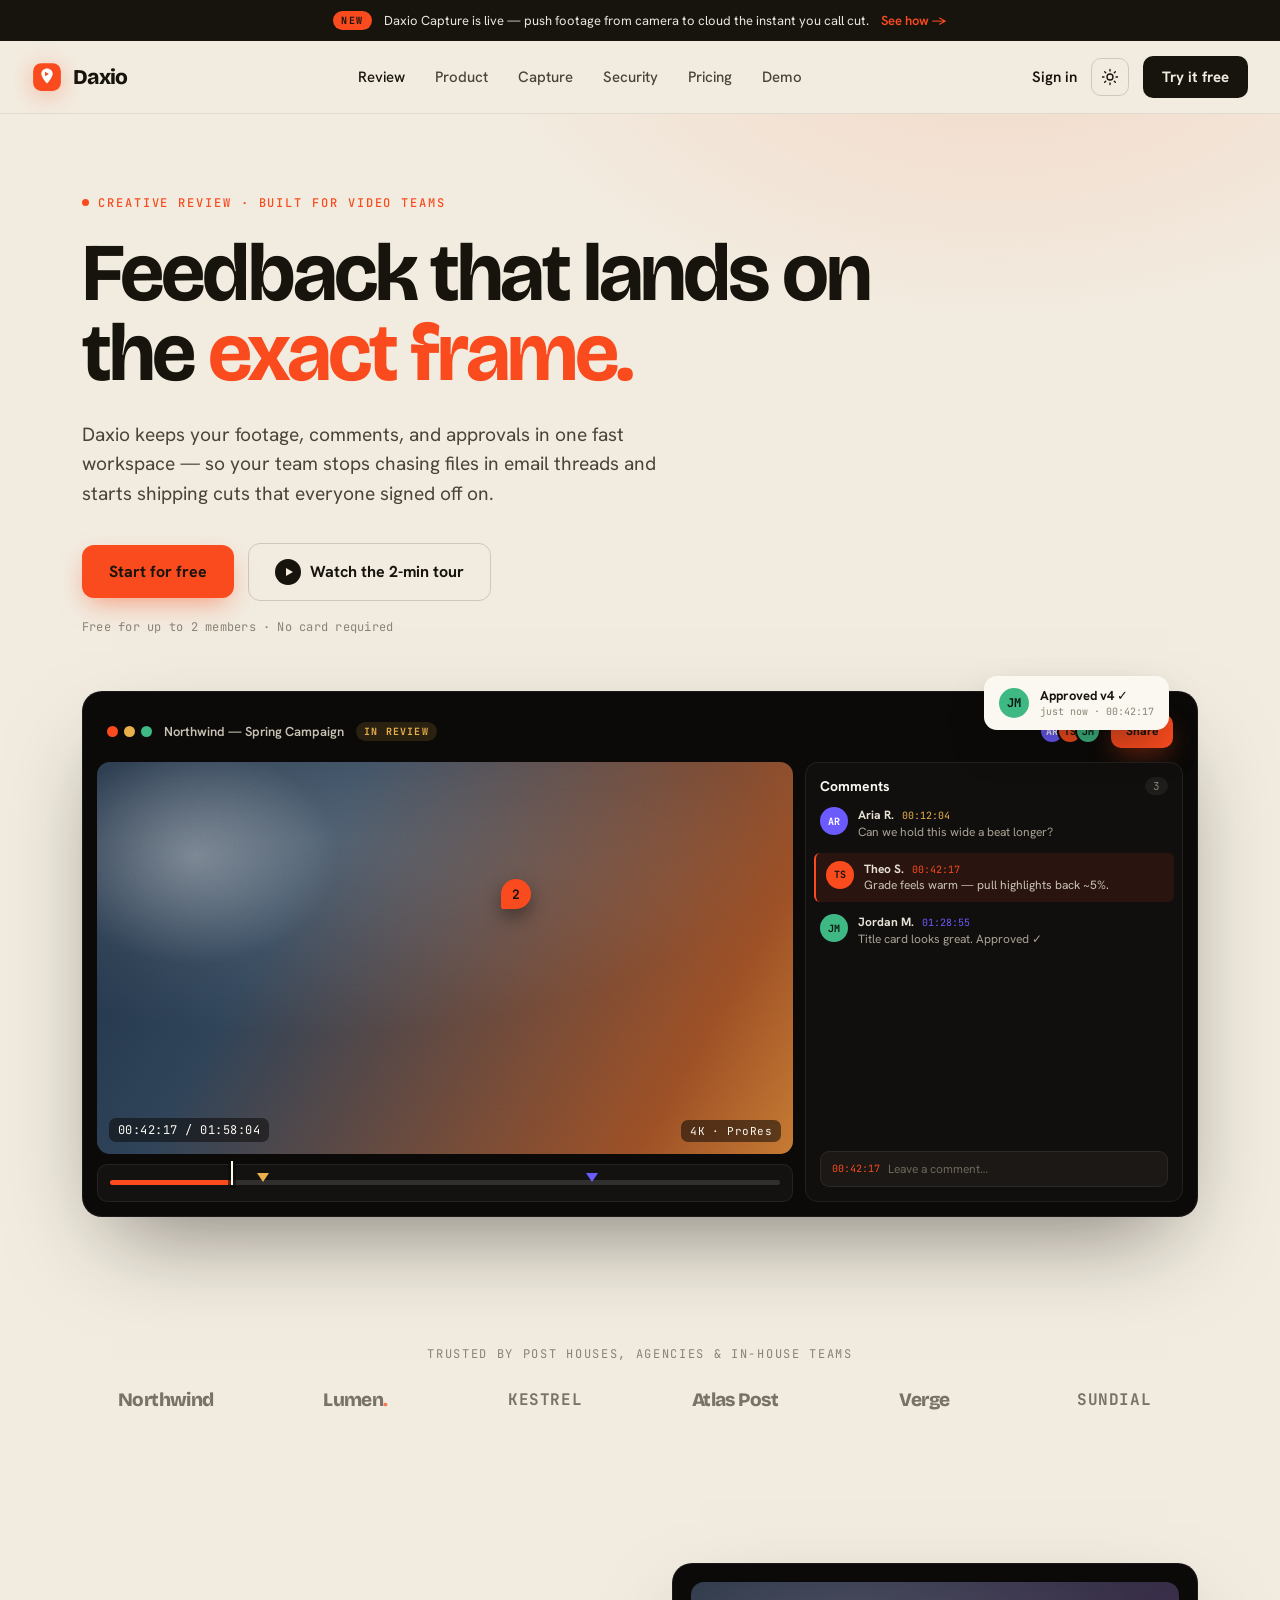
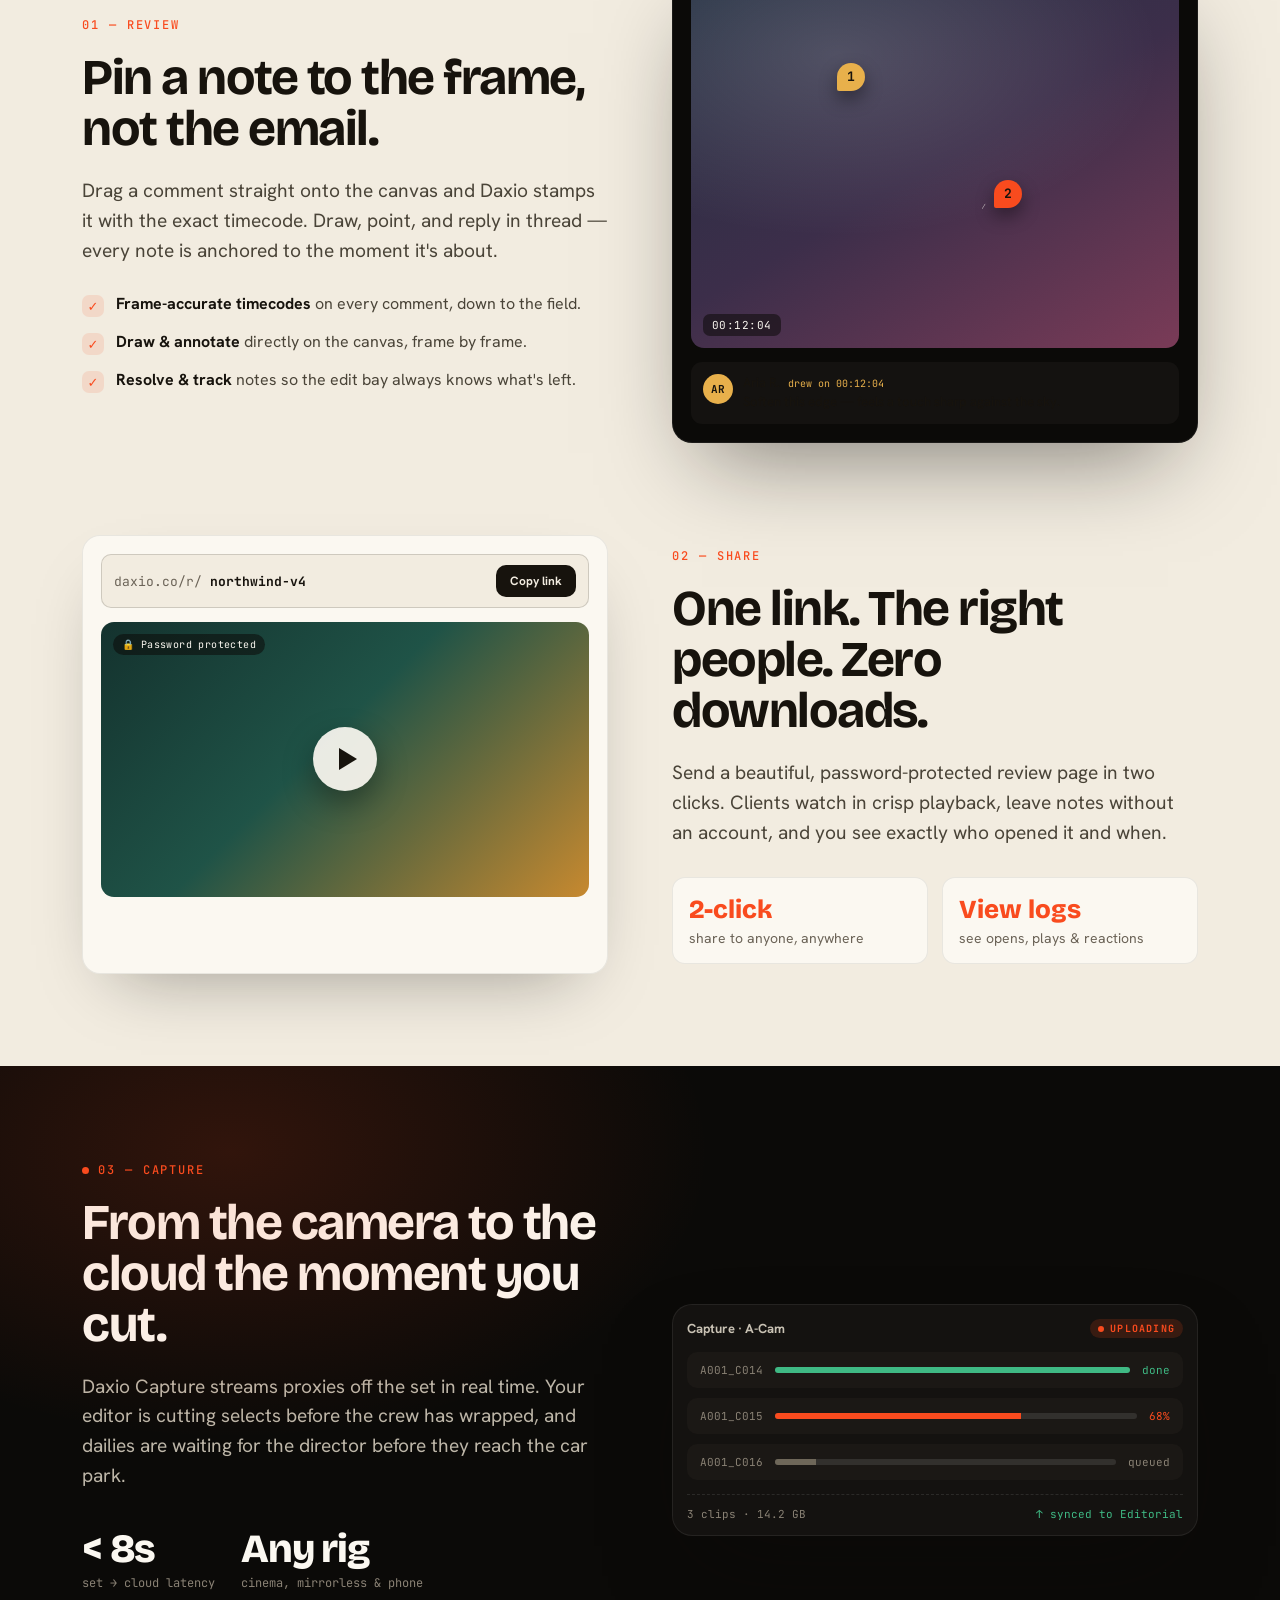
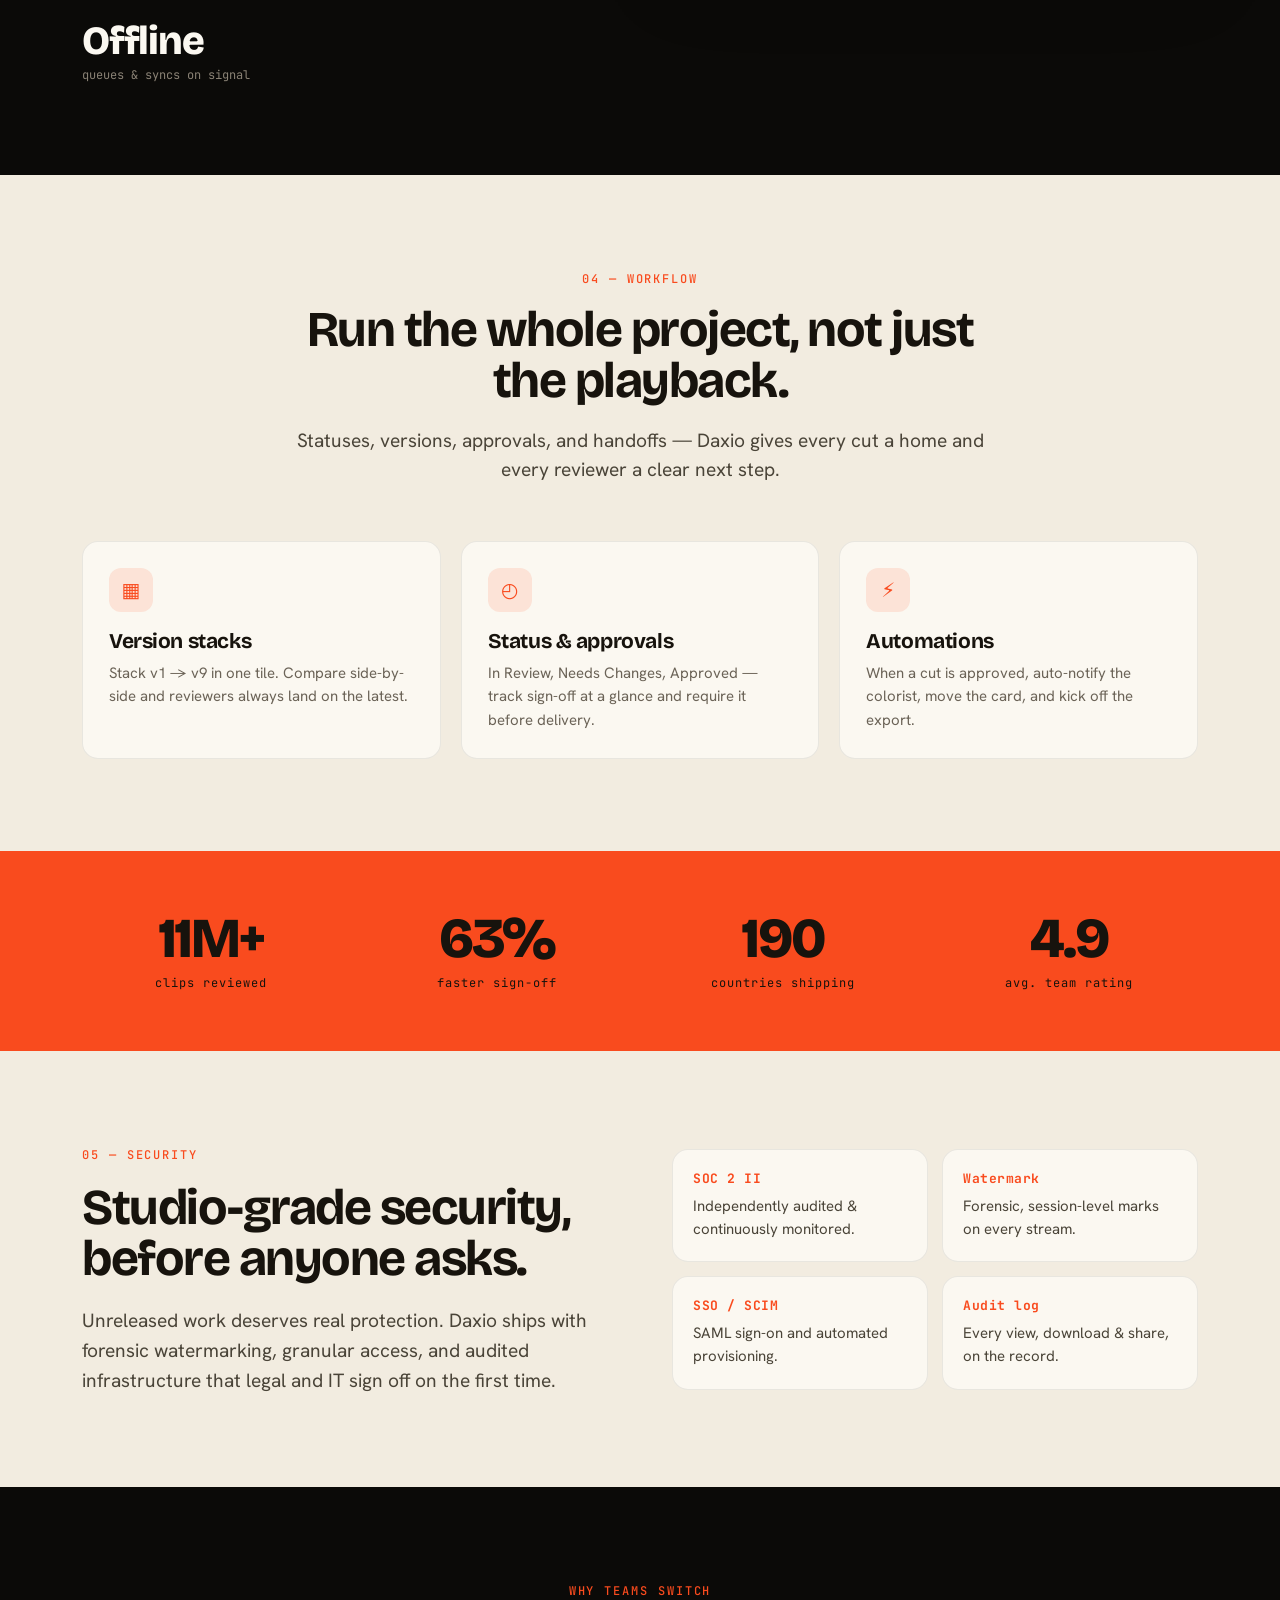
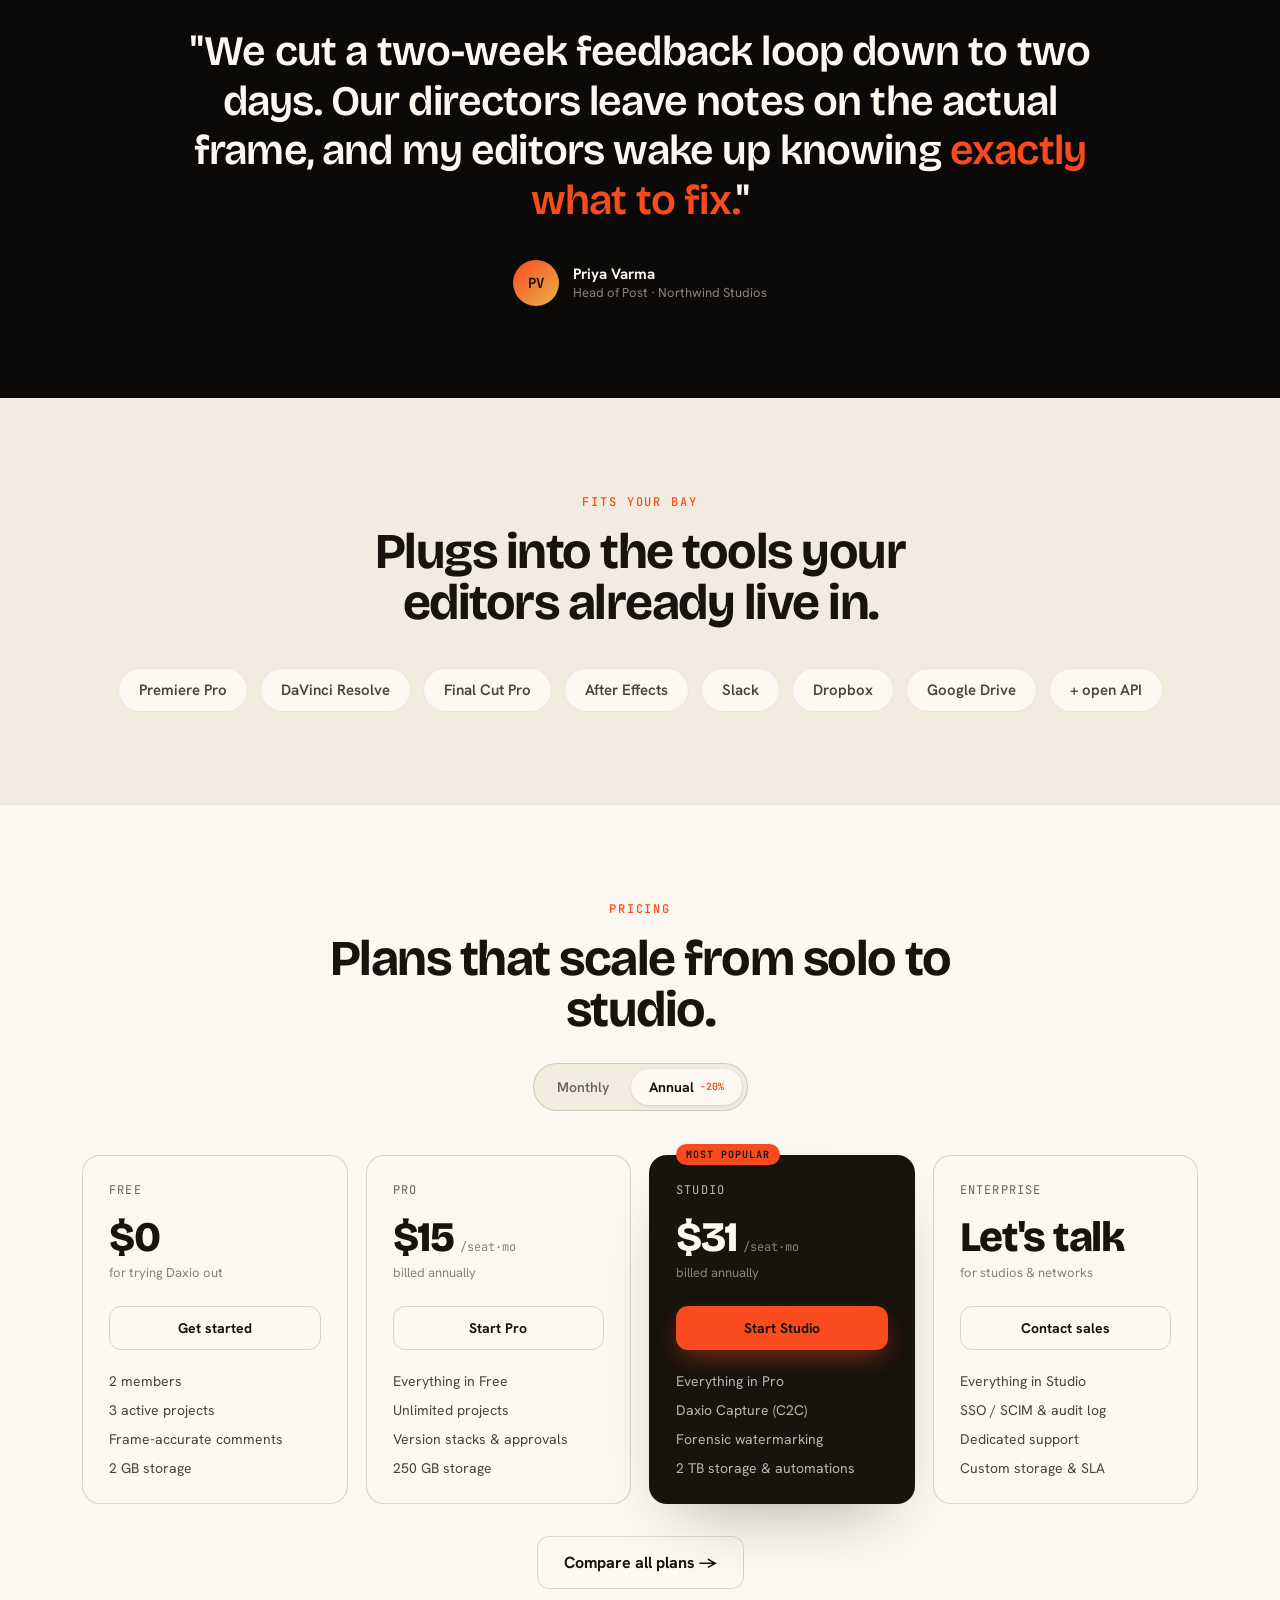
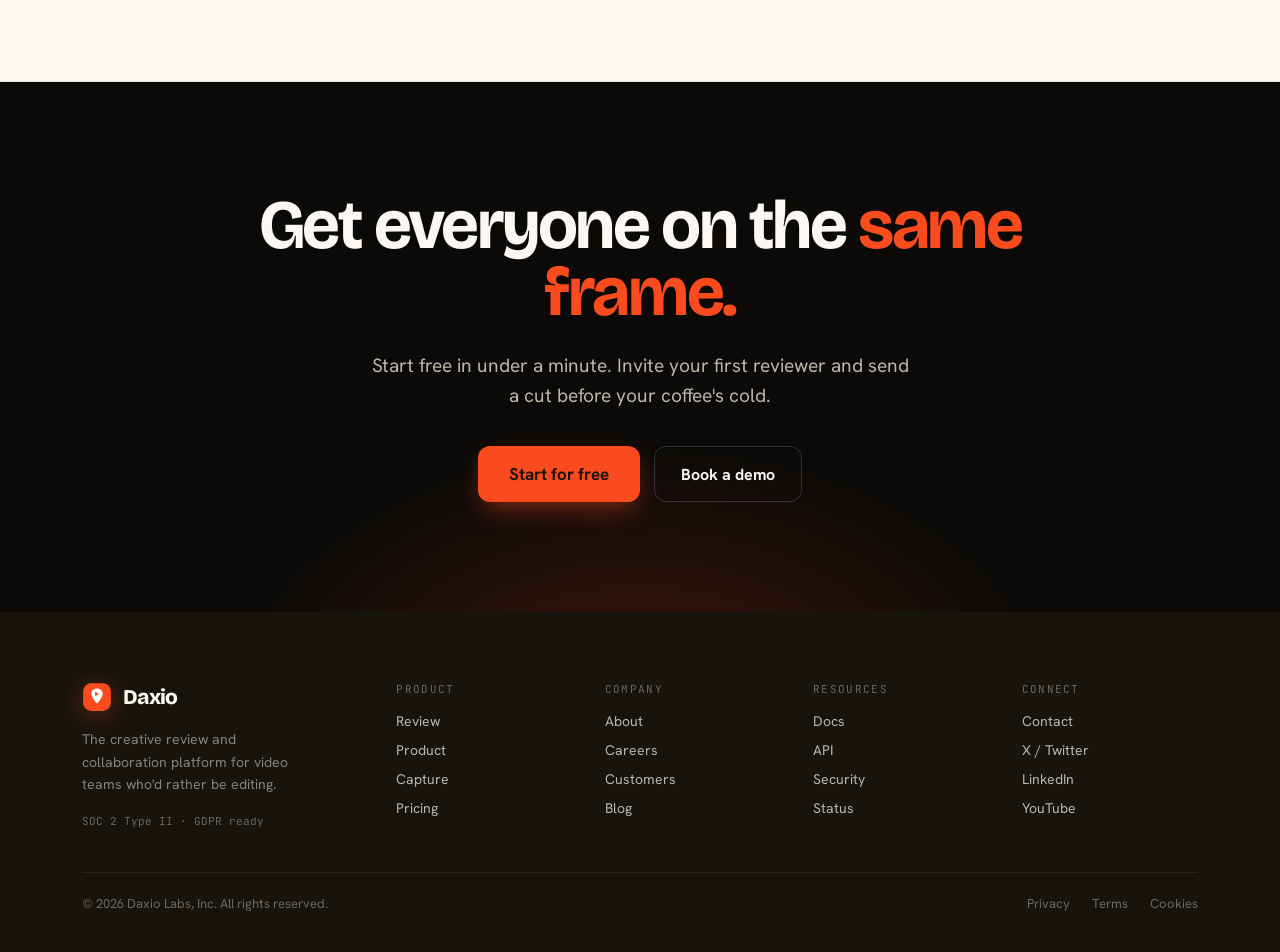
==== commit 93107cbb: "Add files via upload" ====
--- a/index.html
+++ b/index.html
@@ -5,6 +5,20 @@
 <meta name="viewport" content="width=device-width, initial-scale=1" />
 <title>Daxio — Feedback that lands on the exact frame</title>
 <meta name="description" content="Daxio is a fast creative-review workspace for video teams — frame-accurate comments, version stacks, approvals, and camera-to-cloud capture, all in one place." />
+<link rel="canonical" href="https://vikasbanjare.github.io/-DAXIO-/" />
+<link rel="icon" href="favicon.svg" type="image/svg+xml" />
+<meta name="theme-color" content="#F2ECE0" media="(prefers-color-scheme: light)" />
+<meta name="theme-color" content="#100E0B" media="(prefers-color-scheme: dark)" />
+<meta property="og:type" content="website" />
+<meta property="og:site_name" content="Daxio" />
+<meta property="og:url" content="https://vikasbanjare.github.io/-DAXIO-/" />
+<meta property="og:title" content="Daxio — Feedback that lands on the exact frame" />
+<meta property="og:description" content="A fast creative-review workspace for video teams — frame-accurate comments, version stacks, approvals, and camera-to-cloud capture." />
+<meta property="og:image" content="https://vikasbanjare.github.io/-DAXIO-/og-image.svg" />
+<meta name="twitter:card" content="summary_large_image" />
+<meta name="twitter:title" content="Daxio — Feedback that lands on the exact frame" />
+<meta name="twitter:description" content="Frame-accurate creative review for video teams." />
+<meta name="twitter:image" content="https://vikasbanjare.github.io/-DAXIO-/og-image.svg" />
 <link rel="preconnect" href="https://fonts.googleapis.com" />
 <link rel="preconnect" href="https://fonts.gstatic.com" crossorigin />
 <link href="https://fonts.googleapis.com/css2?family=Bricolage+Grotesque:opsz,wght@12..96,500;12..96,600;12..96,700;12..96,800&family=Hanken+Grotesk:wght@400;500;600;700&family=JetBrains+Mono:wght@400;500;700&display=swap" rel="stylesheet" />
@@ -41,6 +55,7 @@
   </div>
 </div></header>
 
+<main id="main">
 <!-- HERO -->
 <section class="hero" id="top"><div class="glow glow-hero"></div>
   <div class="wrap" data-hero>
@@ -206,9 +221,9 @@
     <p class="lead" style="margin-top:20px;">Statuses, versions, approvals, and handoffs — Daxio gives every cut a home and every reviewer a clear next step.</p>
   </div>
   <div class="grid-3">
-    <div class="card"><div class="ico">▦</div><h3 class="h3">Version stacks</h3><p>Stack v1 → v9 in one tile. Compare side-by-side and reviewers always land on the latest.</p></div>
-    <div class="card"><div class="ico">◴</div><h3 class="h3">Status &amp; approvals</h3><p>In Review, Needs Changes, Approved — track sign-off at a glance and require it before delivery.</p></div>
-    <div class="card"><div class="ico">⚡</div><h3 class="h3">Automations</h3><p>When a cut is approved, auto-notify the colorist, move the card, and kick off the export.</p></div>
+    <div class="card"><div class="ico" aria-hidden="true">▦</div><h3 class="h3">Version stacks</h3><p>Stack v1 → v9 in one tile. Compare side-by-side and reviewers always land on the latest.</p></div>
+    <div class="card"><div class="ico" aria-hidden="true">◴</div><h3 class="h3">Status &amp; approvals</h3><p>In Review, Needs Changes, Approved — track sign-off at a glance and require it before delivery.</p></div>
+    <div class="card"><div class="ico" aria-hidden="true">⚡</div><h3 class="h3">Automations</h3><p>When a cut is approved, auto-notify the colorist, move the card, and kick off the export.</p></div>
   </div>
 </div></section>
 
@@ -261,7 +276,7 @@
   <div class="price-grid">
     <div class="price"><div class="tier">Free</div><div class="amt">$0</div><div class="sub">for trying Daxio out</div><a href="app.html" class="btn btn-outline" style="margin-top:22px;justify-content:center;width:100%;font-size:14px;padding:12px;">Get started</a><ul><li>2 members</li><li>3 active projects</li><li>Frame-accurate comments</li><li>2 GB storage</li></ul></div>
     <div class="price"><div class="tier">Pro</div><div style="display:flex;align-items:baseline;gap:6px;margin:14px 0 2px;"><span class="amt" style="margin:0;" data-monthly="$19" data-annual="$15">$15</span><span class="per">/seat·mo</span></div><div class="sub" data-billnote>billed annually</div><a href="app.html" class="btn btn-outline" style="margin-top:22px;justify-content:center;width:100%;font-size:14px;padding:12px;">Start Pro</a><ul><li>Everything in Free</li><li>Unlimited projects</li><li>Version stacks &amp; approvals</li><li>250 GB storage</li></ul></div>
-    <div class="price featured"><span class="badge">Most popular</span><div class="tier">Studio</div><div style="display:flex;align-items:baseline;gap:6px;margin:14px 0 2px;"><span class="amt" style="margin:0;" data-monthly="$39" data-annual="$32">$32</span><span class="per">/seat·mo</span></div><div class="sub" data-billnote>billed annually</div><a href="app.html" class="btn btn-primary" style="margin-top:22px;justify-content:center;width:100%;font-size:14px;padding:12px;">Start Studio</a><ul><li>Everything in Pro</li><li>Daxio Capture (C2C)</li><li>Forensic watermarking</li><li>2 TB storage &amp; automations</li></ul></div>
+    <div class="price featured"><span class="badge">Most popular</span><div class="tier">Studio</div><div style="display:flex;align-items:baseline;gap:6px;margin:14px 0 2px;"><span class="amt" style="margin:0;" data-monthly="$39" data-annual="$31">$31</span><span class="per">/seat·mo</span></div><div class="sub" data-billnote>billed annually</div><a href="app.html" class="btn btn-primary" style="margin-top:22px;justify-content:center;width:100%;font-size:14px;padding:12px;">Start Studio</a><ul><li>Everything in Pro</li><li>Daxio Capture (C2C)</li><li>Forensic watermarking</li><li>2 TB storage &amp; automations</li></ul></div>
     <div class="price"><div class="tier">Enterprise</div><div class="amt">Let's talk</div><div class="sub">for studios &amp; networks</div><a href="mailto:sales@daxio.app" class="btn btn-outline" style="margin-top:22px;justify-content:center;width:100%;font-size:14px;padding:12px;">Contact sales</a><ul><li>Everything in Studio</li><li>SSO / SCIM &amp; audit log</li><li>Dedicated support</li><li>Custom storage &amp; SLA</li></ul></div>
   </div>
   <div class="center" style="margin-top:32px;"><a href="pricing.html" class="btn btn-outline">Compare all plans &rarr;</a></div>
@@ -279,6 +294,7 @@
   </div>
 </section>
 
+</main>
 <!-- FOOTER -->
 <footer class="footer"><div class="wrap">
   <div class="footer-grid">
@@ -290,7 +306,7 @@
     <div class="col"><div class="col-h">Product</div><a href="#review">Review</a><a href="product.html">Product</a><a href="#capture">Capture</a><a href="pricing.html">Pricing</a></div>
     <div class="col"><div class="col-h">Company</div><a href="#">About</a><a href="#">Careers</a><a href="#">Customers</a><a href="#">Blog</a></div>
     <div class="col"><div class="col-h">Resources</div><a href="#">Docs</a><a href="#">API</a><a href="#security">Security</a><a href="#">Status</a></div>
-    <div class="col"><div class="col-h">Connect</div><a href="#">Contact</a><a href="#">X / Twitter</a><a href="#">LinkedIn</a><a href="#">YouTube</a></div>
+    <div class="col"><div class="col-h">Connect</div><a href="mailto:hello@daxio.app">Contact</a><a href="#">X / Twitter</a><a href="#">LinkedIn</a><a href="#">YouTube</a></div>
   </div>
   <div class="footer-bottom"><span>© 2026 Daxio Labs, Inc. All rights reserved.</span><div><a href="#">Privacy</a><a href="#">Terms</a><a href="#">Cookies</a></div></div>
 </div></footer>
--- a/daxio.css
+++ b/daxio.css
@@ -135,7 +135,7 @@
 /* stats band */
 .stats{display:grid;grid-template-columns:repeat(4,1fr);gap:28px;text-align:center;}
 .stats .n{font-family:var(--f-display);font-weight:800;font-size:clamp(38px,4.4vw,58px);letter-spacing:-0.04em;line-height:1;}
-.stats .l{font-family:var(--f-mono);font-size:12px;letter-spacing:.08em;margin-top:8px;color:rgba(23,19,13,0.78);}
+.stats .l{font-family:var(--f-mono);font-size:12px;letter-spacing:.08em;margin-top:8px;color:#17130D;}
 
 /* pills */
 .pills{display:flex;flex-wrap:wrap;justify-content:center;gap:12px;margin-top:40px;}
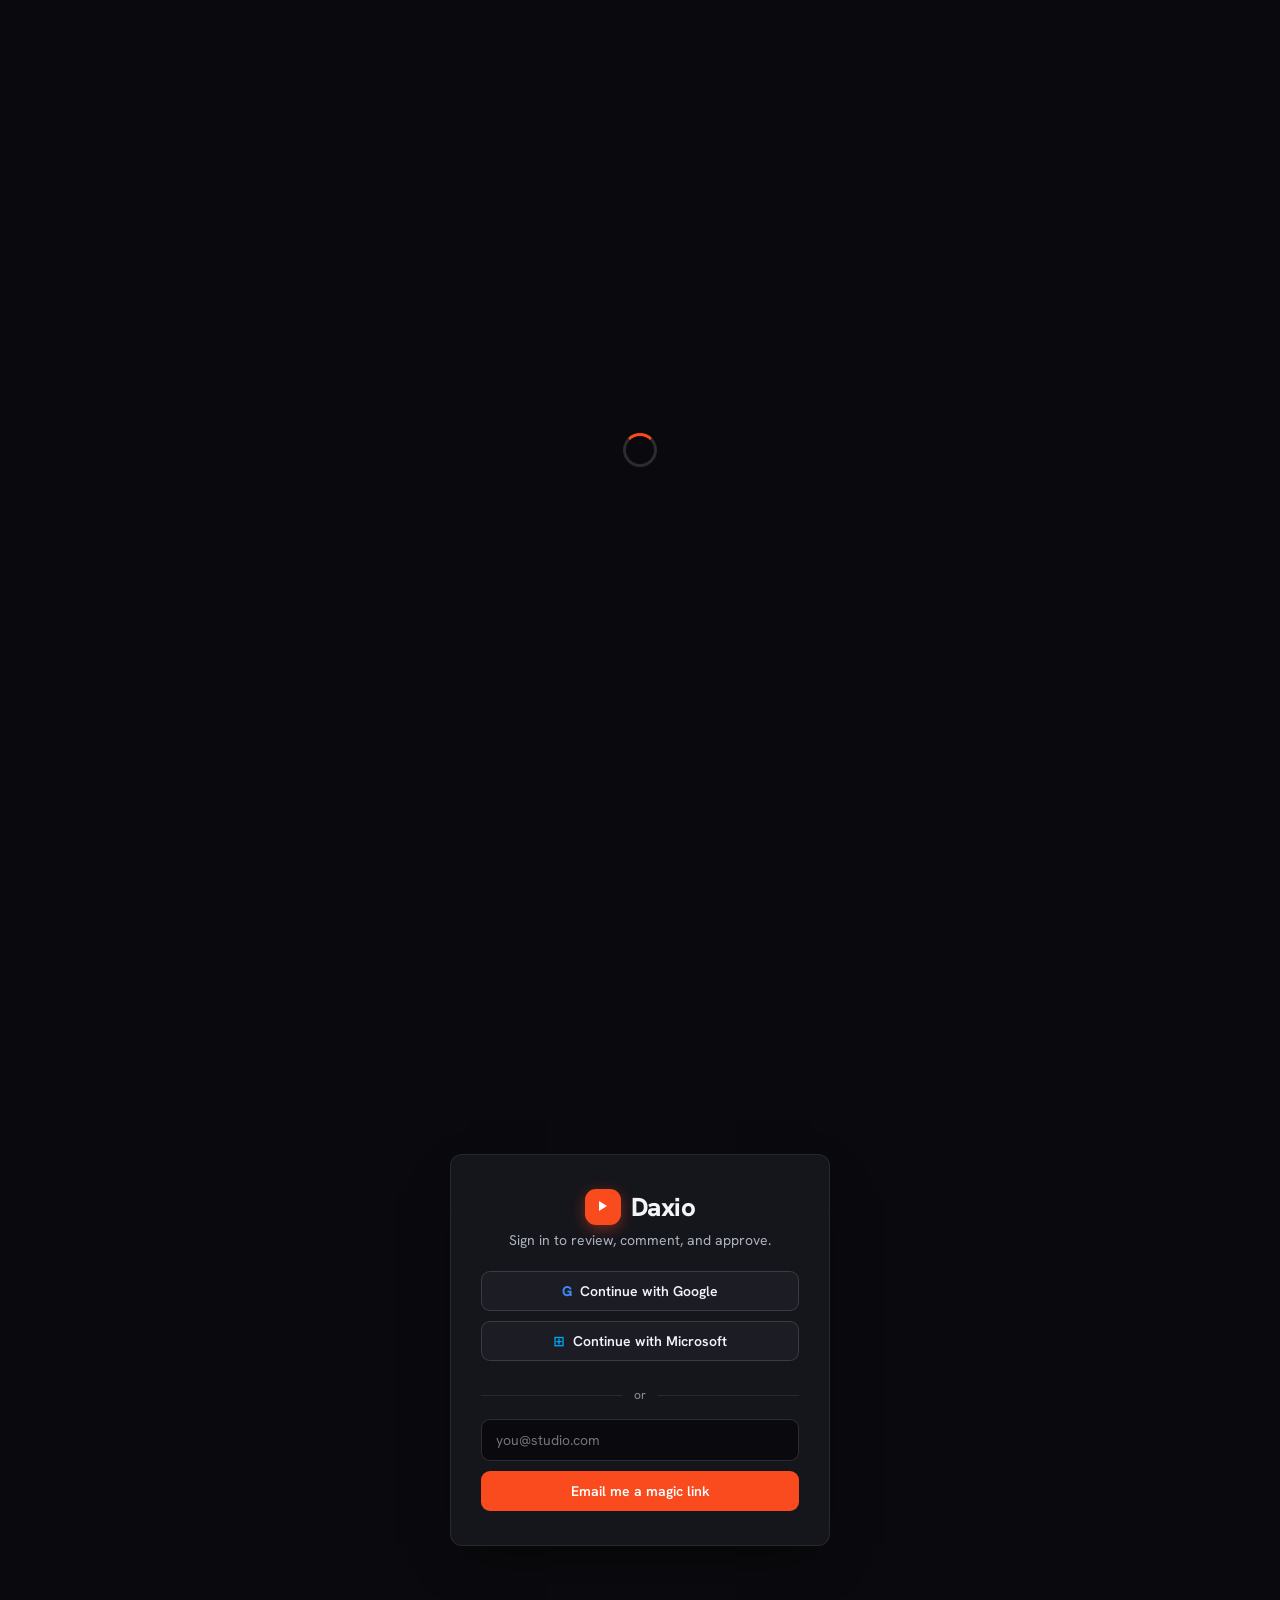
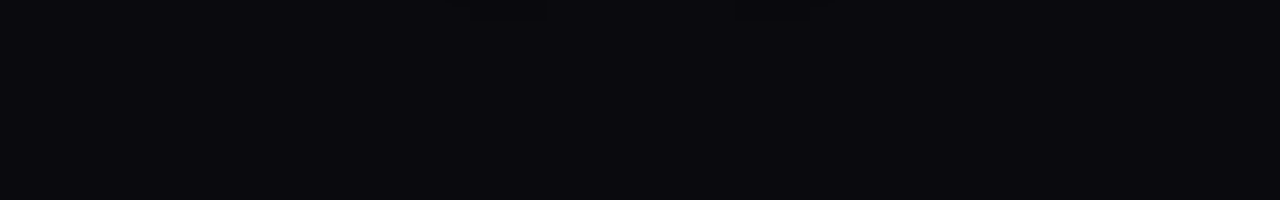
==== commit 4ed5fdfa: "Add files via upload" ====
--- a/index.html
+++ b/index.html
@@ -1,316 +1,95 @@
 <!DOCTYPE html>
-<html lang="en" data-theme="light">
+<html lang="en">
 <head>
 <meta charset="utf-8" />
 <meta name="viewport" content="width=device-width, initial-scale=1" />
-<title>Daxio — Feedback that lands on the exact frame</title>
-<meta name="description" content="Daxio is a fast creative-review workspace for video teams — frame-accurate comments, version stacks, approvals, and camera-to-cloud capture, all in one place." />
-<link rel="canonical" href="https://vikasbanjare.github.io/-DAXIO-/" />
+<title>Daxio — Review</title>
+<meta name="description" content="Daxio — frame-accurate creative review for video teams." />
 <link rel="icon" href="favicon.svg" type="image/svg+xml" />
-<meta name="theme-color" content="#F2ECE0" media="(prefers-color-scheme: light)" />
-<meta name="theme-color" content="#100E0B" media="(prefers-color-scheme: dark)" />
-<meta property="og:type" content="website" />
-<meta property="og:site_name" content="Daxio" />
-<meta property="og:url" content="https://vikasbanjare.github.io/-DAXIO-/" />
-<meta property="og:title" content="Daxio — Feedback that lands on the exact frame" />
-<meta property="og:description" content="A fast creative-review workspace for video teams — frame-accurate comments, version stacks, approvals, and camera-to-cloud capture." />
-<meta property="og:image" content="https://vikasbanjare.github.io/-DAXIO-/og-image.svg" />
-<meta name="twitter:card" content="summary_large_image" />
-<meta name="twitter:title" content="Daxio — Feedback that lands on the exact frame" />
-<meta name="twitter:description" content="Frame-accurate creative review for video teams." />
-<meta name="twitter:image" content="https://vikasbanjare.github.io/-DAXIO-/og-image.svg" />
 <link rel="preconnect" href="https://fonts.googleapis.com" />
 <link rel="preconnect" href="https://fonts.gstatic.com" crossorigin />
-<link href="https://fonts.googleapis.com/css2?family=Bricolage+Grotesque:opsz,wght@12..96,500;12..96,600;12..96,700;12..96,800&family=Hanken+Grotesk:wght@400;500;600;700&family=JetBrains+Mono:wght@400;500;700&display=swap" rel="stylesheet" />
-<link rel="stylesheet" href="daxio.css" />
+<link href="https://fonts.googleapis.com/css2?family=Hanken+Grotesk:wght@400;500;600;700;800&family=JetBrains+Mono:wght@500&display=swap" rel="stylesheet" />
+<link rel="stylesheet" href="app.css" />
+<!-- Your public Supabase config (copy config.example.js -> config.js and fill in). -->
+<script src="config.js"></script>
 </head>
 <body>
 
-<!-- RIBBON -->
-<div class="ribbon"><div class="wrap">
-  <span class="tag">New</span>
-  <span style="opacity:.92">Daxio Capture is live — push footage from camera to cloud the instant you call cut.</span>
-  <a href="#capture">See how &rarr;</a>
-</div></div>
+<!-- Loading -->
+<div id="loading" class="screen-center"><div class="spinner" aria-hidden="true"></div></div>
 
-<!-- NAV -->
-<header class="nav"><div class="nav-inner">
-  <a href="index.html" class="brand"><svg class="logo" viewBox="0 0 40 40" width="30" height="30" aria-hidden="true"><rect x="1.5" y="1.5" width="37" height="37" rx="11" fill="#F94B1E"/><path d="M20 8.6c-4.2 0-7.6 3.2-7.6 7.1 0 5 7.6 13 7.6 13s7.6-8 7.6-13c0-3.9-3.4-7.1-7.6-7.1z" fill="#fff"/><path d="M17.4 13.1l5.2 3-5.2 3z" fill="#F94B1E"/></svg><span class="brand-name">Daxio</span></a>
-  <nav class="nav-links" id="navLinks">
-    <a href="#review" class="active">Review</a>
-    <a href="product.html">Product</a>
-    <a href="#capture">Capture</a>
-    <a href="#security">Security</a>
-    <a href="pricing.html">Pricing</a>
-    <a href="app.html">Demo</a>
-  </nav>
-  <div class="nav-right">
-    <a href="app.html" class="signin">Sign in</a>
-    <button class="theme-toggle" id="themeToggle" aria-label="Toggle theme">
-      <svg class="sun" viewBox="0 0 24 24" fill="none" stroke="currentColor" stroke-width="1.8" stroke-linecap="round"><circle cx="12" cy="12" r="4"/><path d="M12 2v2M12 20v2M4.9 4.9l1.4 1.4M17.7 17.7l1.4 1.4M2 12h2M20 12h2M4.9 19.1l1.4-1.4M17.7 6.3l1.4-1.4"/></svg>
-      <svg class="moon" viewBox="0 0 24 24" fill="none" stroke="currentColor" stroke-width="1.8" stroke-linecap="round" stroke-linejoin="round"><path d="M21 12.8A9 9 0 1 1 11.2 3a7 7 0 0 0 9.8 9.8z"/></svg>
-    </button>
-    <a href="app.html" class="btn btn-dark btn-sm">Try it free</a>
-    <button class="hamburger" id="hamburger" aria-label="Menu">☰</button>
-  </div>
-</div></header>
-
-<main id="main">
-<!-- HERO -->
-<section class="hero" id="top"><div class="glow glow-hero"></div>
-  <div class="wrap" data-hero>
-    <div class="eyebrow"><span class="dot"></span>Creative review · built for video teams</div>
-    <h1 class="h1">Feedback that lands on the <span class="accent">exact frame.</span></h1>
-    <p class="lead">Daxio keeps your footage, comments, and approvals in one fast workspace — so your team stops chasing files in email threads and starts shipping cuts that everyone signed off on.</p>
-    <div class="hero-cta">
-      <a href="app.html" class="btn btn-primary">Start for free</a>
-      <a href="product.html" class="btn btn-outline"><span class="play-dot"></span>Watch the 2-min tour</a>
-    </div>
-    <div class="hero-note">Free for up to 2 members · No card required</div>
-
-    <div style="margin-top:56px;">
-      <div class="device">
-        <div class="float-card">
-          <span class="av" style="width:30px;height:30px;background:#3FB984;color:#07150F;font-size:12px;">JM</span>
-          <div style="line-height:1.3"><div style="font-size:13px;font-weight:700;">Approved v4 ✓</div><div class="mono" style="font-size:10px;color:#8A8275;">just now · 00:42:17</div></div>
-        </div>
-        <div class="device-bar">
-          <div style="display:flex;align-items:center;gap:12px;min-width:0;">
-            <div class="dots"><span style="background:#F94B1E"></span><span style="background:#E8B04B"></span><span style="background:#3FB984"></span></div>
-            <span class="proj">Northwind — Spring Campaign</span>
-            <span class="chip-rev">In Review</span>
-          </div>
-          <div style="display:flex;align-items:center;gap:10px;">
-            <div style="display:flex;">
-              <span class="av" style="width:26px;height:26px;background:#6B5BFF;color:#fff;font-size:10px;border:2px solid #0B0A08;">AR</span>
-              <span class="av" style="width:26px;height:26px;background:#F94B1E;color:#17130D;font-size:10px;border:2px solid #0B0A08;margin-left:-8px;">TS</span>
-              <span class="av" style="width:26px;height:26px;background:#3FB984;color:#07150F;font-size:10px;border:2px solid #0B0A08;margin-left:-8px;">JM</span>
-            </div>
-            <button class="btn btn-primary btn-sm" style="padding:8px 14px;font-size:12px;">Share</button>
-          </div>
-        </div>
-        <div style="display:flex;gap:12px;align-items:stretch;">
-          <div style="flex:2 1 0;min-width:0;display:flex;flex-direction:column;gap:10px;">
-            <div class="screen demo-reel">
-              <div class="reel-bg"></div>
-              <div class="reel-light"></div>
-              <div class="sheen"></div>
-              <div class="reel-grain"></div>
-              <div class="pin demo-pin" style="top:30%;left:58%;background:#F94B1E;">2</div>
-              <div class="tc" style="bottom:12px;left:12px;">00:42:17 / 01:58:04</div>
-              <div class="tc" style="bottom:12px;right:12px;font-size:11px;">4K · ProRes</div>
-            </div>
-            <div style="position:relative;height:38px;background:#141210;border:1px solid var(--dev-line);border-radius:10px;padding:0 12px;display:flex;align-items:center;">
-              <div style="position:relative;width:100%;height:5px;background:rgba(255,255,255,0.12);border-radius:999px;">
-                <div class="demo-progress" style="position:absolute;left:0;top:0;height:5px;width:18%;background:#F94B1E;border-radius:999px;"></div>
-                <span class="demo-playhead" style="position:absolute;top:-19px;width:2px;height:24px;background:#FBF8F1;left:18%;box-shadow:0 0 0 3px rgba(11,10,8,0.6);"></span>
-                <span style="position:absolute;top:-7px;left:22%;border-left:6px solid transparent;border-right:6px solid transparent;border-top:9px solid #E8B04B;"></span>
-                <span style="position:absolute;top:-7px;left:71%;border-left:6px solid transparent;border-right:6px solid transparent;border-top:9px solid #6B5BFF;"></span>
-              </div>
-            </div>
-          </div>
-          <div style="flex:1 1 0;min-width:220px;background:#110F0D;border:1px solid var(--dev-line);border-radius:13px;padding:14px;display:flex;flex-direction:column;gap:12px;">
-            <div style="display:flex;align-items:center;justify-content:space-between;"><span style="color:#FBF8F1;font-weight:700;font-size:14px;">Comments</span><span class="mono" style="font-size:11px;color:#8A8275;background:rgba(255,255,255,0.06);padding:2px 8px;border-radius:999px;">3</span></div>
-            <div class="cmt"><span class="av" style="flex:none;width:28px;height:28px;background:#6B5BFF;color:#fff;font-size:10px;">AR</span><div class="ct"><div style="display:flex;gap:8px;align-items:baseline;"><span class="nm">Aria R.</span><span class="mono" style="font-size:10px;color:#E8B04B;">00:12:04</span></div><div class="tx">Can we hold this wide a beat longer?</div></div></div>
-            <div class="cmt demo-note" style="background:rgba(249,75,30,0.10);border-left:2px solid #F94B1E;margin:0 -6px;padding:8px 6px 8px 10px;border-radius:6px;"><span class="av" style="flex:none;width:28px;height:28px;background:#F94B1E;color:#17130D;font-size:10px;">TS</span><div class="ct"><div style="display:flex;gap:8px;align-items:baseline;"><span class="nm">Theo S.</span><span class="mono" style="font-size:10px;color:#F94B1E;">00:42:17</span></div><div class="tx" style="color:#C9C2B4;">Grade feels warm — pull highlights back ~5%.</div></div></div>
-            <div class="cmt"><span class="av" style="flex:none;width:28px;height:28px;background:#3FB984;color:#07150F;font-size:10px;">JM</span><div class="ct"><div style="display:flex;gap:8px;align-items:baseline;"><span class="nm">Jordan M.</span><span class="mono" style="font-size:10px;color:#6B5BFF;">01:28:55</span></div><div class="tx">Title card looks great. Approved ✓</div></div></div>
-            <div style="margin-top:auto;display:flex;align-items:center;gap:8px;background:#1B1815;border:1px solid var(--dev-line);border-radius:9px;padding:9px 11px;"><span class="mono" style="font-size:10px;color:#F94B1E;">00:42:17</span><span style="color:#6E6759;font-size:12px;">Leave a comment…</span></div>
-          </div>
-        </div>
-      </div>
-    </div>
+<!-- Sign in -->
+<section id="signin" class="screen-center" hidden>
+  <div class="auth-card">
+    <div class="brand brand-lg"><span class="logo" aria-hidden="true"></span><span>Daxio</span></div>
+    <p class="auth-sub">Sign in to review, comment, and approve.</p>
+    <button class="btn btn-oauth" data-oauth="google"><span class="g">G</span> Continue with Google</button>
+    <button class="btn btn-oauth" data-oauth="azure"><span class="m">⊞</span> Continue with Microsoft</button>
+    <div class="divider"><span>or</span></div>
+    <form id="emailForm">
+      <input id="email" type="email" required placeholder="you@studio.com" aria-label="Email" />
+      <button class="btn btn-primary" type="submit">Email me a magic link</button>
+    </form>
+    <p id="authMsg" class="auth-msg" hidden></p>
   </div>
 </section>
 
-<!-- LOGO WALL -->
-<section class="section-sm"><div class="wrap">
-  <p class="center mono" style="font-size:12px;letter-spacing:.14em;text-transform:uppercase;color:var(--muted);margin:0 0 26px;">Trusted by post houses, agencies &amp; in-house teams</p>
-  <div class="logos">
-    <div>Northwind</div><div>Lumen<span class="accent">.</span></div><div class="m">KESTREL</div><div>Atlas Post</div><div>Verge</div><div class="m">SUNDIAL</div>
+<!-- App -->
+<div id="app" hidden>
+  <header class="topbar">
+    <div class="tb-left">
+      <span class="brand"><span class="logo" aria-hidden="true"></span><span>Daxio</span></span>
+      <span id="wsName" class="ws-name"></span>
+    </div>
+    <div class="tb-right">
+      <span id="userChip" class="user-chip"></span>
+      <button id="signOut" class="btn btn-ghost btn-sm">Sign out</button>
+    </div>
+  </header>
+
+  <div class="layout">
+    <aside class="sidebar">
+      <div class="side-head">Projects <button id="newProject" class="icon-add" aria-label="New project">+</button></div>
+      <ul id="projectList" class="project-list"></ul>
+    </aside>
+
+    <main class="main">
+      <div class="main-head">
+        <h1 id="projectTitle">—</h1>
+        <label class="btn btn-primary upbtn">+ New review<input id="fileInput" type="file" accept="image/*,video/*" hidden /></label>
+      </div>
+      <div id="uploadBar" class="upload-bar" hidden><div class="up-label" id="upLabel"></div><div class="up-track"><div id="upFill" class="up-fill"></div></div></div>
+      <div id="assetGrid" class="grid"></div>
+      <div id="emptyState" class="empty" hidden></div>
+    </main>
   </div>
-</div></section>
 
-<!-- REVIEW -->
-<section class="section" id="review"><div class="wrap"><div class="split">
-  <div>
-    <div class="eyebrow">01 — Review</div>
-    <h2 class="h2" style="margin-top:18px;">Pin a note to the frame, not the email.</h2>
-    <p class="lead">Drag a comment straight onto the canvas and Daxio stamps it with the exact timecode. Draw, point, and reply in thread — every note is anchored to the moment it's about.</p>
-    <ul class="checks">
-      <li><span class="ck">✓</span><span><strong>Frame-accurate timecodes</strong> on every comment, down to the field.</span></li>
-      <li><span class="ck">✓</span><span><strong>Draw &amp; annotate</strong> directly on the canvas, frame by frame.</span></li>
-      <li><span class="ck">✓</span><span><strong>Resolve &amp; track</strong> notes so the edit bay always knows what's left.</span></li>
-    </ul>
-  </div>
-  <div class="tilt-zone" data-tilt>
-    <div class="device" style="padding:18px;">
-      <div class="screen" style="aspect-ratio:4/3;background:linear-gradient(150deg,#243042 0%,#3C2E4A 50%,#7A3B57 100%);">
-        <div class="sheen"></div>
-        <div class="pin rv-pin1" style="top:22%;left:30%;width:28px;height:28px;background:#E8B04B;">1</div>
-        <div class="pin rv-pin2" style="top:54%;left:62%;width:28px;height:28px;background:#F94B1E;">2</div>
-        <svg viewBox="0 0 100 75" preserveAspectRatio="none" style="position:absolute;inset:0;width:100%;height:100%;pointer-events:none;"><path class="rv-draw" pathLength="1" d="M30 44 q14 -8 30 2" fill="none" stroke="#FBF8F1" stroke-width="1.2" stroke-dasharray="1" stroke-dashoffset="1" opacity="0.85"/></svg>
-        <div class="tc" style="bottom:12px;left:12px;font-size:11px;">00:12:04</div>
-      </div>
-      <div class="rv-note" style="margin-top:14px;display:flex;gap:10px;align-items:flex-start;background:#141210;border-radius:11px;padding:12px;">
-        <span class="av" style="flex:none;width:30px;height:30px;background:#E8B04B;color:#17130D;font-size:11px;">AR</span>
-        <div style="line-height:1.45"><div style="display:flex;gap:8px;align-items:baseline;"><span class="nm" style="font-size:13px;">Aria R.</span><span class="mono" style="font-size:10px;color:#E8B04B;">drew on 00:12:04</span></div><div class="tx" style="font-size:13px;">Soften this edge — feels a touch sharp against the sky.</div></div>
+  <!-- Review overlay -->
+  <div id="review" class="review" hidden>
+    <div class="review-head">
+      <button id="reviewBack" class="btn btn-ghost btn-sm">← Back</button>
+      <span id="reviewTitle" class="review-title"></span>
+      <div class="review-actions">
+        <select id="versionSelect" class="vsel" aria-label="Version"></select>
+        <button id="shareBtn" class="btn btn-soft btn-sm">Share link</button>
       </div>
     </div>
-  </div>
-</div></div></section>
-
-<!-- SHARE -->
-<section class="section" style="padding-top:0;"><div class="wrap"><div class="split">
-  <div style="background:var(--surface);border:1px solid var(--line);border-radius:18px;padding:18px;box-shadow:var(--shadow);">
-    <div style="display:flex;align-items:center;gap:8px;background:var(--surface-2);border:1px solid var(--line-2);border-radius:10px;padding:10px 12px;">
-      <span class="mono" style="font-size:13px;color:var(--ink-3);">daxio.co/r/</span><span class="mono" style="font-size:13px;color:var(--ink);font-weight:700;">northwind-v4</span>
-      <button class="btn btn-dark btn-sm" style="margin-left:auto;padding:7px 13px;font-size:12px;">Copy link</button>
-    </div>
-    <div class="screen" style="margin-top:14px;background:linear-gradient(135deg,#14322E 0%,#1F5347 45%,#C7892F 100%);">
-      <div class="bigplay sh-play"><span></span></div>
-      <div class="tc" style="top:12px;left:12px;font-size:10px;border-radius:999px;">🔒 Password protected</div>
-    </div>
-    <div style="margin-top:14px;display:flex;flex-direction:column;gap:10px;">
-      <div class="sh-row sh-row1" style="display:flex;align-items:center;gap:10px;font-size:13px;color:var(--ink-2);"><span style="width:8px;height:8px;border-radius:50%;background:#3FB984;"></span><strong style="color:var(--ink);">Client · Maya K.</strong> watched to the end<span class="mono" style="margin-left:auto;font-size:11px;color:var(--muted);">2m ago</span></div>
-      <div class="sh-row sh-row2" style="display:flex;align-items:center;gap:10px;font-size:13px;color:var(--ink-2);"><span style="width:8px;height:8px;border-radius:50%;background:#E8B04B;"></span><strong style="color:var(--ink);">Brand · Devon P.</strong> watched 0:00–1:12<span class="mono" style="margin-left:auto;font-size:11px;color:var(--muted);">14m ago</span></div>
+    <div class="review-body">
+      <div id="stage" class="stage"></div>
+      <aside class="comments">
+        <div id="commentList" class="comment-list"></div>
+        <div class="composer">
+          <span id="stampChip" class="stamp" hidden></span>
+          <textarea id="commentInput" rows="2" placeholder="Leave a comment…"></textarea>
+          <button id="postBtn" class="btn btn-primary btn-sm" disabled>Comment</button>
+        </div>
+      </aside>
     </div>
   </div>
-  <div>
-    <div class="eyebrow">02 — Share</div>
-    <h2 class="h2" style="margin-top:18px;">One link. The right people. Zero downloads.</h2>
-    <p class="lead">Send a beautiful, password-protected review page in two clicks. Clients watch in crisp playback, leave notes without an account, and you see exactly who opened it and when.</p>
-    <div style="display:grid;grid-template-columns:1fr 1fr;gap:14px;margin-top:30px;">
-      <div class="stat-mini"><div class="big">2-click</div><div class="lbl">share to anyone, anywhere</div></div>
-      <div class="stat-mini"><div class="big">View logs</div><div class="lbl">see opens, plays &amp; reactions</div></div>
-    </div>
-  </div>
-</div></div></section>
+</div>
 
-<!-- CAPTURE (dark) -->
-<section class="section section--contrast" id="capture"><div class="glow glow-tl"></div>
-  <div class="wrap"><div class="split">
-    <div>
-      <div class="eyebrow"><span class="dot"></span>03 — Capture</div>
-      <h2 class="h2" style="margin-top:18px;">From the camera to the cloud the moment you cut.</h2>
-      <p class="lead">Daxio Capture streams proxies off the set in real time. Your editor is cutting selects before the crew has wrapped, and dailies are waiting for the director before they reach the car park.</p>
-      <div style="display:flex;flex-wrap:wrap;gap:26px;margin-top:34px;">
-        <div><div style="font-family:var(--f-display);font-weight:800;font-size:40px;letter-spacing:-0.03em;color:var(--cream);">&lt; 8s</div><div class="mono" style="font-size:12px;color:#8A8275;margin-top:2px;">set → cloud latency</div></div>
-        <div><div style="font-family:var(--f-display);font-weight:800;font-size:40px;letter-spacing:-0.03em;color:var(--cream);">Any rig</div><div class="mono" style="font-size:12px;color:#8A8275;margin-top:2px;">cinema, mirrorless &amp; phone</div></div>
-        <div><div style="font-family:var(--f-display);font-weight:800;font-size:40px;letter-spacing:-0.03em;color:var(--cream);">Offline</div><div class="mono" style="font-size:12px;color:#8A8275;margin-top:2px;">queues &amp; syncs on signal</div></div>
-      </div>
-    </div>
-    <div class="tilt-zone" data-tilt>
-      <div class="device" style="background:#141210;">
-        <div style="display:flex;align-items:center;justify-content:space-between;margin-bottom:14px;"><span style="color:#C9C2B4;font-size:13px;font-weight:700;">Capture · A-Cam</span><span class="chip-rev" style="color:#F94B1E;background:rgba(249,75,30,0.16);display:inline-flex;align-items:center;gap:6px;"><span style="width:6px;height:6px;border-radius:50%;background:#F94B1E;animation:cuePulse 1.4s ease-in-out infinite;"></span>Uploading</span></div>
-        <div style="display:flex;flex-direction:column;gap:10px;">
-          <div style="background:#1B1815;border-radius:10px;padding:11px 13px;display:flex;align-items:center;gap:12px;"><span class="mono" style="font-size:11px;color:#8A8275;flex:none;">A001_C014</span><div style="flex:1;height:6px;background:rgba(255,255,255,0.10);border-radius:999px;overflow:hidden;"><div class="cap-bar1" style="height:100%;width:100%;background:#3FB984;"></div></div><span class="mono" style="font-size:11px;color:#3FB984;flex:none;">done</span></div>
-          <div style="background:#1B1815;border-radius:10px;padding:11px 13px;display:flex;align-items:center;gap:12px;"><span class="mono" style="font-size:11px;color:#8A8275;flex:none;">A001_C015</span><div style="flex:1;height:6px;background:rgba(255,255,255,0.10);border-radius:999px;overflow:hidden;"><div class="cap-bar2" style="height:100%;width:68%;background:#F94B1E;"></div></div><span class="mono" style="font-size:11px;color:#F94B1E;flex:none;">68%</span></div>
-          <div style="background:#1B1815;border-radius:10px;padding:11px 13px;display:flex;align-items:center;gap:12px;"><span class="mono" style="font-size:11px;color:#8A8275;flex:none;">A001_C016</span><div style="flex:1;height:6px;background:rgba(255,255,255,0.10);border-radius:999px;overflow:hidden;"><div class="cap-bar3" style="height:100%;width:12%;background:#6E6759;"></div></div><span class="mono" style="font-size:11px;color:#8A8275;flex:none;">queued</span></div>
-        </div>
-        <div style="margin-top:14px;border-top:1px dashed rgba(255,255,255,0.10);padding-top:12px;display:flex;justify-content:space-between;" class="mono"><span style="font-size:11px;color:#8A8275;">3 clips · 14.2 GB</span><span style="font-size:11px;color:#3FB984;">↑ synced to Editorial</span></div>
-      </div>
-    </div>
-  </div></div>
-</section>
+<div id="toast" class="toast" hidden></div>
 
-<!-- WORKFLOW -->
-<section class="section" id="workflow"><div class="wrap">
-  <div class="center" style="max-width:720px;margin:0 auto 56px;">
-    <div class="eyebrow">04 — Workflow</div>
-    <h2 class="h2" style="margin-top:16px;">Run the whole project, not just the playback.</h2>
-    <p class="lead" style="margin-top:20px;">Statuses, versions, approvals, and handoffs — Daxio gives every cut a home and every reviewer a clear next step.</p>
-  </div>
-  <div class="grid-3">
-    <div class="card"><div class="ico" aria-hidden="true">▦</div><h3 class="h3">Version stacks</h3><p>Stack v1 → v9 in one tile. Compare side-by-side and reviewers always land on the latest.</p></div>
-    <div class="card"><div class="ico" aria-hidden="true">◴</div><h3 class="h3">Status &amp; approvals</h3><p>In Review, Needs Changes, Approved — track sign-off at a glance and require it before delivery.</p></div>
-    <div class="card"><div class="ico" aria-hidden="true">⚡</div><h3 class="h3">Automations</h3><p>When a cut is approved, auto-notify the colorist, move the card, and kick off the export.</p></div>
-  </div>
-</div></section>
-
-<!-- STATS -->
-<section class="section-sm section--accent"><div class="wrap"><div class="stats">
-  <div><div class="n">11M+</div><div class="l">clips reviewed</div></div>
-  <div><div class="n">63%</div><div class="l">faster sign-off</div></div>
-  <div><div class="n">190</div><div class="l">countries shipping</div></div>
-  <div><div class="n">4.9</div><div class="l">avg. team rating</div></div>
-</div></div></section>
-
-<!-- SECURITY -->
-<section class="section" id="security"><div class="wrap"><div class="split">
-  <div>
-    <div class="eyebrow">05 — Security</div>
-    <h2 class="h2" style="margin-top:18px;">Studio-grade security, before anyone asks.</h2>
-    <p class="lead">Unreleased work deserves real protection. Daxio ships with forensic watermarking, granular access, and audited infrastructure that legal and IT sign off on the first time.</p>
-  </div>
-  <div style="display:grid;grid-template-columns:1fr 1fr;gap:14px;">
-    <div class="card" style="padding:20px;"><div class="mono accent" style="font-weight:700;font-size:13px;letter-spacing:.04em;">SOC 2 II</div><p style="color:var(--ink-2);">Independently audited &amp; continuously monitored.</p></div>
-    <div class="card" style="padding:20px;"><div class="mono accent" style="font-weight:700;font-size:13px;letter-spacing:.04em;">Watermark</div><p style="color:var(--ink-2);">Forensic, session-level marks on every stream.</p></div>
-    <div class="card" style="padding:20px;"><div class="mono accent" style="font-weight:700;font-size:13px;letter-spacing:.04em;">SSO / SCIM</div><p style="color:var(--ink-2);">SAML sign-on and automated provisioning.</p></div>
-    <div class="card" style="padding:20px;"><div class="mono accent" style="font-weight:700;font-size:13px;letter-spacing:.04em;">Audit log</div><p style="color:var(--ink-2);">Every view, download &amp; share, on the record.</p></div>
-  </div>
-</div></div></section>
-
-<!-- TESTIMONIAL -->
-<section class="section section--contrast"><div class="wrap center" style="max-width:980px;">
-  <div class="eyebrow" style="justify-content:center;margin-bottom:28px;">Why teams switch</div>
-  <blockquote class="quote">"We cut a two-week feedback loop down to two days. Our directors leave notes on the actual frame, and my editors wake up knowing <span class="accent">exactly what to fix.</span>"</blockquote>
-  <div class="byline"><span class="av">PV</span><div style="text-align:left;"><div style="font-weight:700;font-size:15px;color:var(--cream);">Priya Varma</div><div style="font-size:13px;color:#8A8275;">Head of Post · Northwind Studios</div></div></div>
-</div></section>
-
-<!-- INTEGRATIONS -->
-<section class="section"><div class="wrap center">
-  <div class="eyebrow" style="justify-content:center;margin-bottom:16px;">Fits your bay</div>
-  <h2 class="h2" style="margin:0 auto;max-width:18ch;">Plugs into the tools your editors already live in.</h2>
-  <div class="pills">
-    <span class="pill">Premiere Pro</span><span class="pill">DaVinci Resolve</span><span class="pill">Final Cut Pro</span><span class="pill">After Effects</span><span class="pill">Slack</span><span class="pill">Dropbox</span><span class="pill">Google Drive</span><span class="pill">+ open API</span>
-  </div>
-</div></section>
-
-<!-- PRICING (preview → full page) -->
-<section class="section" style="background:var(--surface);border-top:1px solid var(--line);border-bottom:1px solid var(--line);"><div class="wrap">
-  <div class="center" style="max-width:640px;margin:0 auto 44px;">
-    <div class="eyebrow" style="justify-content:center;margin-bottom:16px;">Pricing</div>
-    <h2 class="h2">Plans that scale from solo to studio.</h2>
-    <div class="bill-toggle" id="billing"><button data-bill="monthly">Monthly</button><button data-bill="annual" class="on">Annual <span class="mono accent" style="font-size:10px;">−20%</span></button></div>
-  </div>
-  <div class="price-grid">
-    <div class="price"><div class="tier">Free</div><div class="amt">$0</div><div class="sub">for trying Daxio out</div><a href="app.html" class="btn btn-outline" style="margin-top:22px;justify-content:center;width:100%;font-size:14px;padding:12px;">Get started</a><ul><li>2 members</li><li>3 active projects</li><li>Frame-accurate comments</li><li>2 GB storage</li></ul></div>
-    <div class="price"><div class="tier">Pro</div><div style="display:flex;align-items:baseline;gap:6px;margin:14px 0 2px;"><span class="amt" style="margin:0;" data-monthly="$19" data-annual="$15">$15</span><span class="per">/seat·mo</span></div><div class="sub" data-billnote>billed annually</div><a href="app.html" class="btn btn-outline" style="margin-top:22px;justify-content:center;width:100%;font-size:14px;padding:12px;">Start Pro</a><ul><li>Everything in Free</li><li>Unlimited projects</li><li>Version stacks &amp; approvals</li><li>250 GB storage</li></ul></div>
-    <div class="price featured"><span class="badge">Most popular</span><div class="tier">Studio</div><div style="display:flex;align-items:baseline;gap:6px;margin:14px 0 2px;"><span class="amt" style="margin:0;" data-monthly="$39" data-annual="$31">$31</span><span class="per">/seat·mo</span></div><div class="sub" data-billnote>billed annually</div><a href="app.html" class="btn btn-primary" style="margin-top:22px;justify-content:center;width:100%;font-size:14px;padding:12px;">Start Studio</a><ul><li>Everything in Pro</li><li>Daxio Capture (C2C)</li><li>Forensic watermarking</li><li>2 TB storage &amp; automations</li></ul></div>
-    <div class="price"><div class="tier">Enterprise</div><div class="amt">Let's talk</div><div class="sub">for studios &amp; networks</div><a href="mailto:sales@daxio.app" class="btn btn-outline" style="margin-top:22px;justify-content:center;width:100%;font-size:14px;padding:12px;">Contact sales</a><ul><li>Everything in Studio</li><li>SSO / SCIM &amp; audit log</li><li>Dedicated support</li><li>Custom storage &amp; SLA</li></ul></div>
-  </div>
-  <div class="center" style="margin-top:32px;"><a href="pricing.html" class="btn btn-outline">Compare all plans &rarr;</a></div>
-</div></section>
-
-<!-- FINAL CTA -->
-<section class="section section--contrast" style="padding:110px 0;"><div class="glow glow-b"></div>
-  <div class="wrap center" style="max-width:860px;">
-    <h2 class="h1" style="font-size:clamp(38px,5.4vw,72px);">Get everyone on the <span class="accent">same frame.</span></h2>
-    <p class="lead" style="margin:24px auto 0;max-width:50ch;">Start free in under a minute. Invite your first reviewer and send a cut before your coffee's cold.</p>
-    <div style="display:flex;flex-wrap:wrap;justify-content:center;gap:14px;margin-top:36px;">
-      <a href="app.html" class="btn btn-primary" style="font-size:17px;padding:16px 30px;">Start for free</a>
-      <a href="product.html" class="btn btn-outline" style="color:var(--cream);border-color:rgba(255,255,255,0.16);">Book a demo</a>
-    </div>
-  </div>
-</section>
-
-</main>
-<!-- FOOTER -->
-<footer class="footer"><div class="wrap">
-  <div class="footer-grid">
-    <div>
-      <a href="index.html" class="brand"><svg class="logo" viewBox="0 0 40 40" width="30" height="30" aria-hidden="true"><rect x="1.5" y="1.5" width="37" height="37" rx="11" fill="#F94B1E"/><path d="M20 8.6c-4.2 0-7.6 3.2-7.6 7.1 0 5 7.6 13 7.6 13s7.6-8 7.6-13c0-3.9-3.4-7.1-7.6-7.1z" fill="#fff"/><path d="M17.4 13.1l5.2 3-5.2 3z" fill="#F94B1E"/></svg><span class="brand-name">Daxio</span></a>
-      <p style="font-size:14px;line-height:1.6;color:#8A8275;max-width:30ch;margin:0 0 18px;">The creative review and collaboration platform for video teams who'd rather be editing.</p>
-      <div class="mono" style="font-size:11px;color:#6E6759;">SOC 2 Type II · GDPR ready</div>
-    </div>
-    <div class="col"><div class="col-h">Product</div><a href="#review">Review</a><a href="product.html">Product</a><a href="#capture">Capture</a><a href="pricing.html">Pricing</a></div>
-    <div class="col"><div class="col-h">Company</div><a href="#">About</a><a href="#">Careers</a><a href="#">Customers</a><a href="#">Blog</a></div>
-    <div class="col"><div class="col-h">Resources</div><a href="#">Docs</a><a href="#">API</a><a href="#security">Security</a><a href="#">Status</a></div>
-    <div class="col"><div class="col-h">Connect</div><a href="mailto:hello@daxio.app">Contact</a><a href="#">X / Twitter</a><a href="#">LinkedIn</a><a href="#">YouTube</a></div>
-  </div>
-  <div class="footer-bottom"><span>© 2026 Daxio Labs, Inc. All rights reserved.</span><div><a href="#">Privacy</a><a href="#">Terms</a><a href="#">Cookies</a></div></div>
-</div></footer>
-
-<script src="daxio.js"></script>
+<script type="module" src="lib/app.js"></script>
 </body>
 </html>
--- a/app.css
+++ b/app.css
@@ -0,0 +1,122 @@
+:root{
+  --bg:#0A0A0E; --panel:#15161C; --panel-2:#1B1C24; --panel-3:#23252F;
+  --line:rgba(255,255,255,.08); --line-2:rgba(255,255,255,.14);
+  --ink:#F3F4F7; --ink-2:#AEB4C0; --muted:#8C93A4;
+  --accent:#F94B1E; --accent-2:#FF7A33; --accent-soft:rgba(249,75,30,.16);
+  --ok:#2DD4A7; --warn:#F5A623; --danger:#FF5C5C;
+  --r:12px; --r-sm:9px; --r-pill:999px; --shadow:0 20px 50px -20px rgba(0,0,0,.6);
+}
+*{box-sizing:border-box} html,body{margin:0;height:100%}
+body{background:var(--bg);color:var(--ink);font-family:'Hanken Grotesk',system-ui,sans-serif;-webkit-font-smoothing:antialiased}
+button,input,textarea,select{font-family:inherit}
+.screen-center{min-height:100vh;display:flex;align-items:center;justify-content:center;padding:24px}
+.spinner{width:34px;height:34px;border-radius:50%;border:3px solid var(--line-2);border-top-color:var(--accent);animation:spin .8s linear infinite}
+@keyframes spin{to{transform:rotate(360deg)}}
+
+/* brand + logo */
+.brand{display:inline-flex;align-items:center;gap:10px;font-weight:800;font-size:18px;letter-spacing:-.02em}
+.brand-lg{font-size:26px}
+.logo{width:26px;height:26px;border-radius:8px;background:var(--accent);position:relative;flex:none;box-shadow:0 4px 14px rgba(249,75,30,.4)}
+.logo::after{content:"";position:absolute;left:50%;top:46%;transform:translate(-50%,-50%);width:0;height:0;border-top:5px solid transparent;border-bottom:5px solid transparent;border-left:8px solid #fff}
+.brand-lg .logo{width:36px;height:36px;border-radius:11px}
+
+/* buttons */
+.btn{border:1px solid transparent;border-radius:var(--r-sm);padding:10px 16px;font-weight:600;font-size:14px;cursor:pointer;transition:.15s;display:inline-flex;align-items:center;justify-content:center;gap:8px}
+.btn-sm{padding:7px 12px;font-size:13px}
+.btn-primary{background:var(--accent);color:#fff} .btn-primary:hover{background:var(--accent-2)} .btn-primary:disabled{opacity:.45;cursor:default}
+.btn-ghost{background:transparent;color:var(--ink-2);border-color:var(--line)} .btn-ghost:hover{background:var(--panel-2);color:var(--ink)}
+.btn-soft{background:var(--panel-2);color:var(--ink-2);border-color:var(--line)} .btn-soft:hover{background:var(--panel-3);color:var(--ink)}
+.btn-oauth{width:100%;background:var(--panel-2);color:var(--ink);border-color:var(--line-2);margin-bottom:10px}
+.btn-oauth:hover{background:var(--panel-3)}
+.btn-oauth .g{color:#4285F4;font-weight:800} .btn-oauth .m{color:#00A4EF}
+
+/* auth */
+.auth-card{width:100%;max-width:380px;background:var(--panel);border:1px solid var(--line);border-radius:var(--r);padding:34px 30px;box-shadow:var(--shadow);text-align:center}
+.auth-card .brand{justify-content:center;margin-bottom:6px}
+.auth-sub{color:var(--ink-2);font-size:14px;margin:0 0 22px}
+.auth-card form{display:flex;flex-direction:column;gap:10px}
+.auth-card input{height:42px;border:1px solid var(--line-2);background:var(--bg);color:var(--ink);border-radius:var(--r-sm);padding:0 14px;font-size:14px;outline:none}
+.auth-card input:focus{border-color:var(--accent)}
+.divider{display:flex;align-items:center;gap:12px;color:var(--muted);font-size:12px;margin:16px 0}
+.divider::before,.divider::after{content:"";flex:1;height:1px;background:var(--line)}
+.auth-msg{margin-top:14px;font-size:13px;color:var(--ok)}
+.auth-msg.err{color:var(--danger)}
+
+/* topbar */
+.topbar{height:58px;display:flex;align-items:center;justify-content:space-between;padding:0 20px;border-bottom:1px solid var(--line);background:var(--panel);position:sticky;top:0;z-index:10}
+.tb-left{display:flex;align-items:center;gap:16px}
+.ws-name{color:var(--ink-2);font-size:14px;font-weight:600;padding-left:16px;border-left:1px solid var(--line)}
+.tb-right{display:flex;align-items:center;gap:12px}
+.user-chip{display:inline-flex;align-items:center;gap:8px;font-size:13px;color:var(--ink-2)}
+.avatar{width:28px;height:28px;border-radius:50%;background:var(--accent);color:#fff;display:inline-flex;align-items:center;justify-content:center;font-weight:700;font-size:12px}
+
+/* layout */
+.layout{display:grid;grid-template-columns:240px 1fr;min-height:calc(100vh - 58px)}
+.sidebar{border-right:1px solid var(--line);padding:18px 12px;background:var(--panel)}
+.side-head{display:flex;align-items:center;justify-content:space-between;font-size:12px;font-weight:700;letter-spacing:.08em;text-transform:uppercase;color:var(--muted);padding:0 8px 10px}
+.icon-add{width:24px;height:24px;border-radius:6px;border:1px solid var(--line);background:transparent;color:var(--ink-2);cursor:pointer;font-size:16px;line-height:1}
+.icon-add:hover{border-color:var(--accent);color:var(--accent-2)}
+.project-list{list-style:none;margin:0;padding:0;display:flex;flex-direction:column;gap:2px}
+.project-list li{padding:9px 10px;border-radius:var(--r-sm);font-size:14px;color:var(--ink-2);cursor:pointer;display:flex;align-items:center;gap:8px}
+.project-list li:hover{background:var(--panel-2);color:var(--ink)}
+.project-list li.active{background:var(--accent-soft);color:var(--accent-2);font-weight:600}
+
+.main{padding:24px 28px}
+.main-head{display:flex;align-items:center;justify-content:space-between;margin-bottom:20px}
+.main-head h1{font-size:22px;font-weight:800;letter-spacing:-.02em;margin:0}
+.upbtn{cursor:pointer}
+.upload-bar{margin-bottom:18px;background:var(--panel);border:1px solid var(--line);border-radius:var(--r-sm);padding:12px 14px}
+.up-label{font-size:13px;color:var(--ink-2);margin-bottom:8px}
+.up-track{height:6px;background:var(--panel-3);border-radius:var(--r-pill);overflow:hidden}
+.up-fill{height:100%;width:0;background:linear-gradient(90deg,var(--accent),var(--accent-2));transition:width .15s}
+
+.grid{display:grid;grid-template-columns:repeat(auto-fill,minmax(240px,1fr));gap:18px}
+.card{background:var(--panel);border:1px solid var(--line);border-radius:var(--r);overflow:hidden;cursor:pointer;transition:.18s}
+.card:hover{transform:translateY(-3px);box-shadow:var(--shadow);border-color:var(--line-2)}
+.card-media{aspect-ratio:16/10;background:var(--panel-3);display:flex;align-items:center;justify-content:center;color:var(--muted);position:relative}
+.card-media img{width:100%;height:100%;object-fit:cover}
+.card-badge{position:absolute;top:8px;right:8px;font-size:11px;font-weight:600;padding:3px 9px;border-radius:var(--r-pill);background:rgba(0,0,0,.55)}
+.badge-review{background:rgba(245,166,35,.92);color:#241a05}
+.badge-changes{background:var(--accent);color:#fff}
+.badge-approved{background:rgba(45,212,167,.92);color:#062a20}
+.card-body{padding:12px 14px}
+.card-title{font-weight:600;font-size:14px;overflow:hidden;text-overflow:ellipsis;white-space:nowrap}
+.card-meta{font-size:12px;color:var(--muted);margin-top:3px}
+.empty{text-align:center;color:var(--muted);padding:70px 20px}
+.empty h3{color:var(--ink);margin:0 0 6px}
+
+/* review overlay */
+.review{position:fixed;inset:0;background:var(--bg);z-index:50;display:flex;flex-direction:column}
+.review-head{height:56px;display:flex;align-items:center;gap:14px;padding:0 18px;border-bottom:1px solid var(--line);background:var(--panel)}
+.review-title{font-weight:700;flex:1;overflow:hidden;text-overflow:ellipsis;white-space:nowrap}
+.review-actions{display:flex;align-items:center;gap:10px}
+.vsel{height:32px;background:var(--panel-2);color:var(--ink);border:1px solid var(--line);border-radius:var(--r-sm);padding:0 10px;font-size:13px}
+.review-body{flex:1;display:grid;grid-template-columns:1fr 360px;min-height:0}
+.stage{background:#000;display:flex;align-items:center;justify-content:center;overflow:hidden;padding:16px}
+.stage img,.stage video{max-width:100%;max-height:100%;display:block;border-radius:6px}
+.stage .stage-empty{color:var(--muted)}
+.comments{border-left:1px solid var(--line);display:flex;flex-direction:column;background:var(--panel);min-height:0}
+.comment-list{flex:1;overflow:auto;padding:14px;display:flex;flex-direction:column;gap:10px}
+.note{background:var(--panel-2);border:1px solid var(--line);border-radius:var(--r-sm);padding:11px 12px}
+.note-top{display:flex;align-items:center;gap:8px;margin-bottom:5px}
+.note-who{font-weight:700;font-size:13px}
+.note-stamp{font-family:'JetBrains Mono',monospace;font-size:11px;color:var(--accent-2);cursor:pointer;background:var(--accent-soft);padding:1px 7px;border-radius:var(--r-pill)}
+.note-when{margin-left:auto;font-size:11px;color:var(--muted)}
+.note-body{font-size:13px;line-height:1.5;color:var(--ink-2);white-space:pre-wrap;word-break:break-word}
+.comment-empty{color:var(--muted);text-align:center;padding:30px 10px;font-size:13px}
+.composer{border-top:1px solid var(--line);padding:12px;display:flex;flex-direction:column;gap:8px}
+.composer textarea{width:100%;resize:none;background:var(--bg);border:1px solid var(--line-2);border-radius:var(--r-sm);color:var(--ink);padding:9px 11px;font-size:13px;outline:none}
+.composer textarea:focus{border-color:var(--accent)}
+.composer .btn{align-self:flex-end}
+.stamp{font-family:'JetBrains Mono',monospace;font-size:11px;color:var(--accent-2);background:var(--accent-soft);padding:3px 8px;border-radius:var(--r-pill);align-self:flex-start}
+
+/* toast */
+.toast{position:fixed;bottom:22px;left:50%;transform:translateX(-50%);background:var(--panel-3);color:#fff;border:1px solid var(--line-2);border-radius:var(--r);padding:11px 18px;font-size:13px;z-index:80;box-shadow:var(--shadow);max-width:92vw}
+.toast.err{border-color:rgba(255,92,92,.5)}
+
+@media (max-width:760px){
+  .layout{grid-template-columns:1fr}
+  .sidebar{display:none}
+  .review-body{grid-template-columns:1fr;grid-template-rows:1fr auto}
+  .comments{border-left:none;border-top:1px solid var(--line);max-height:45vh}
+}
